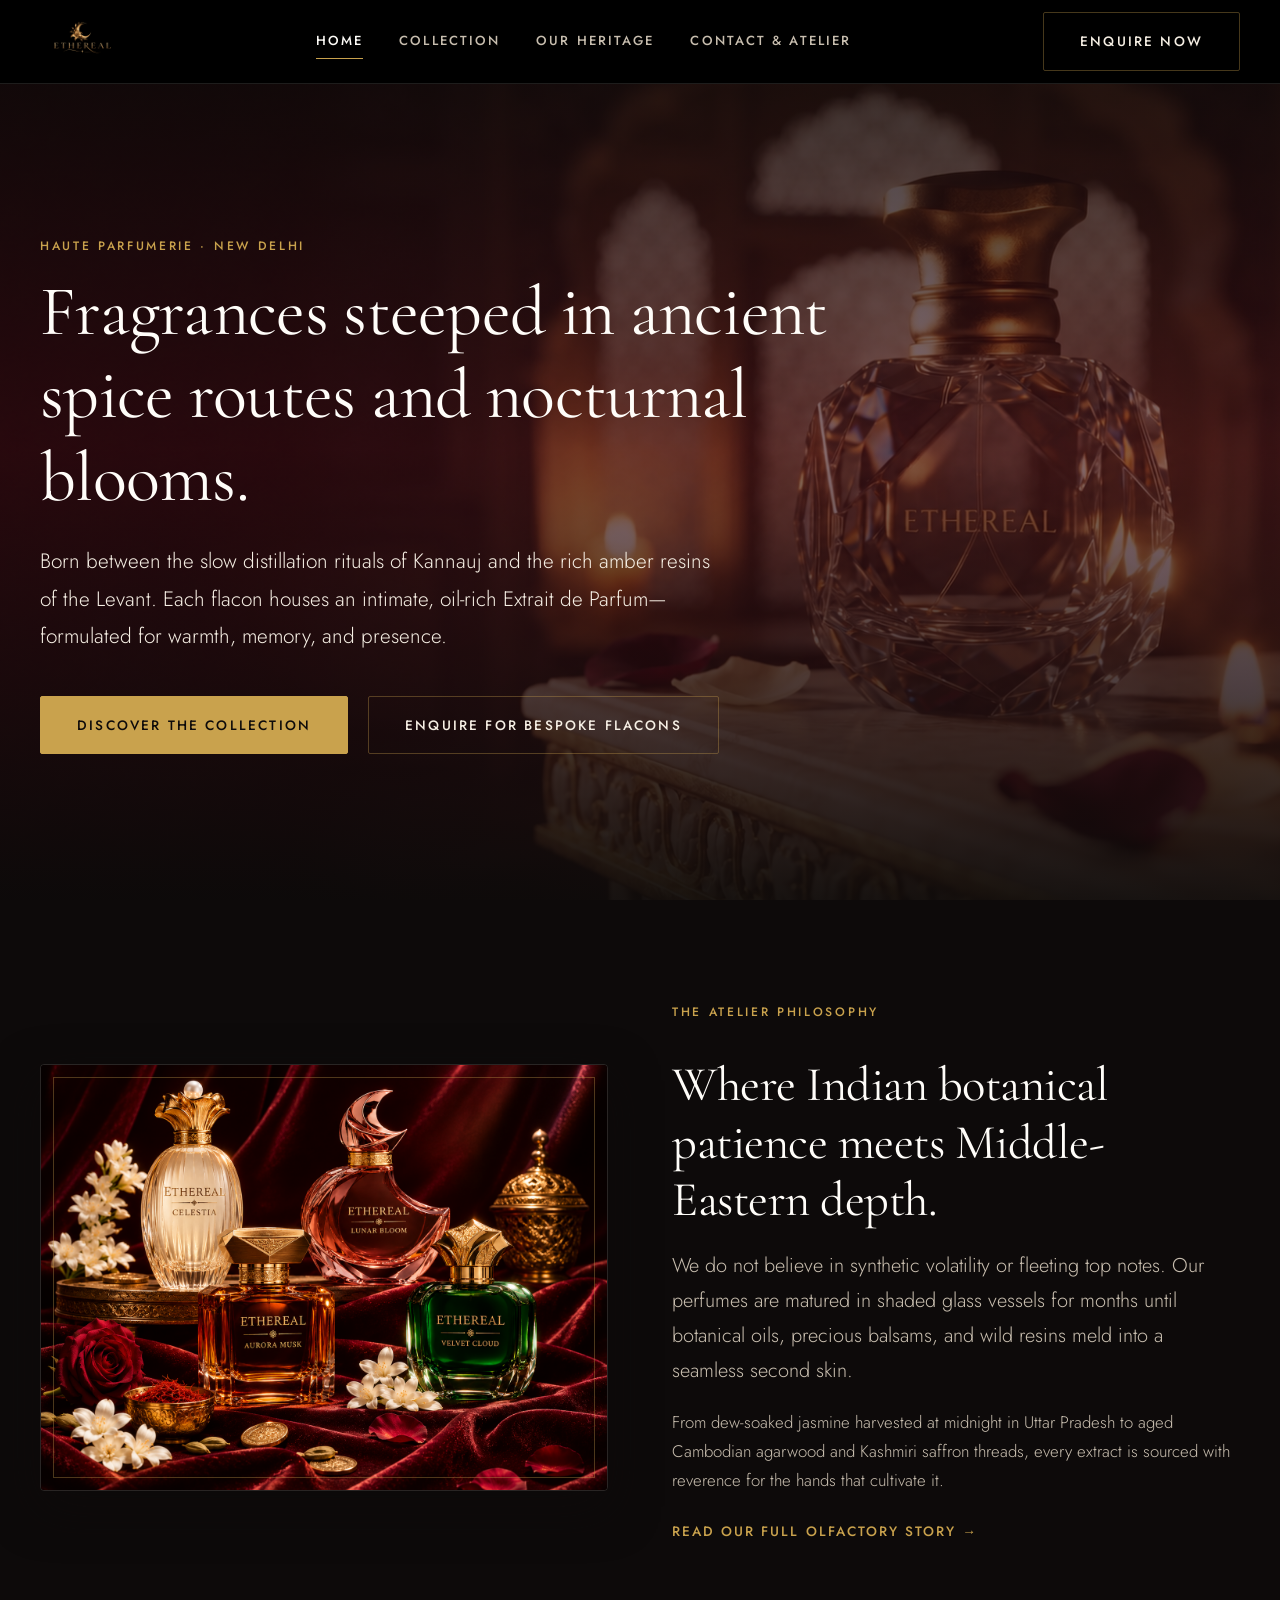
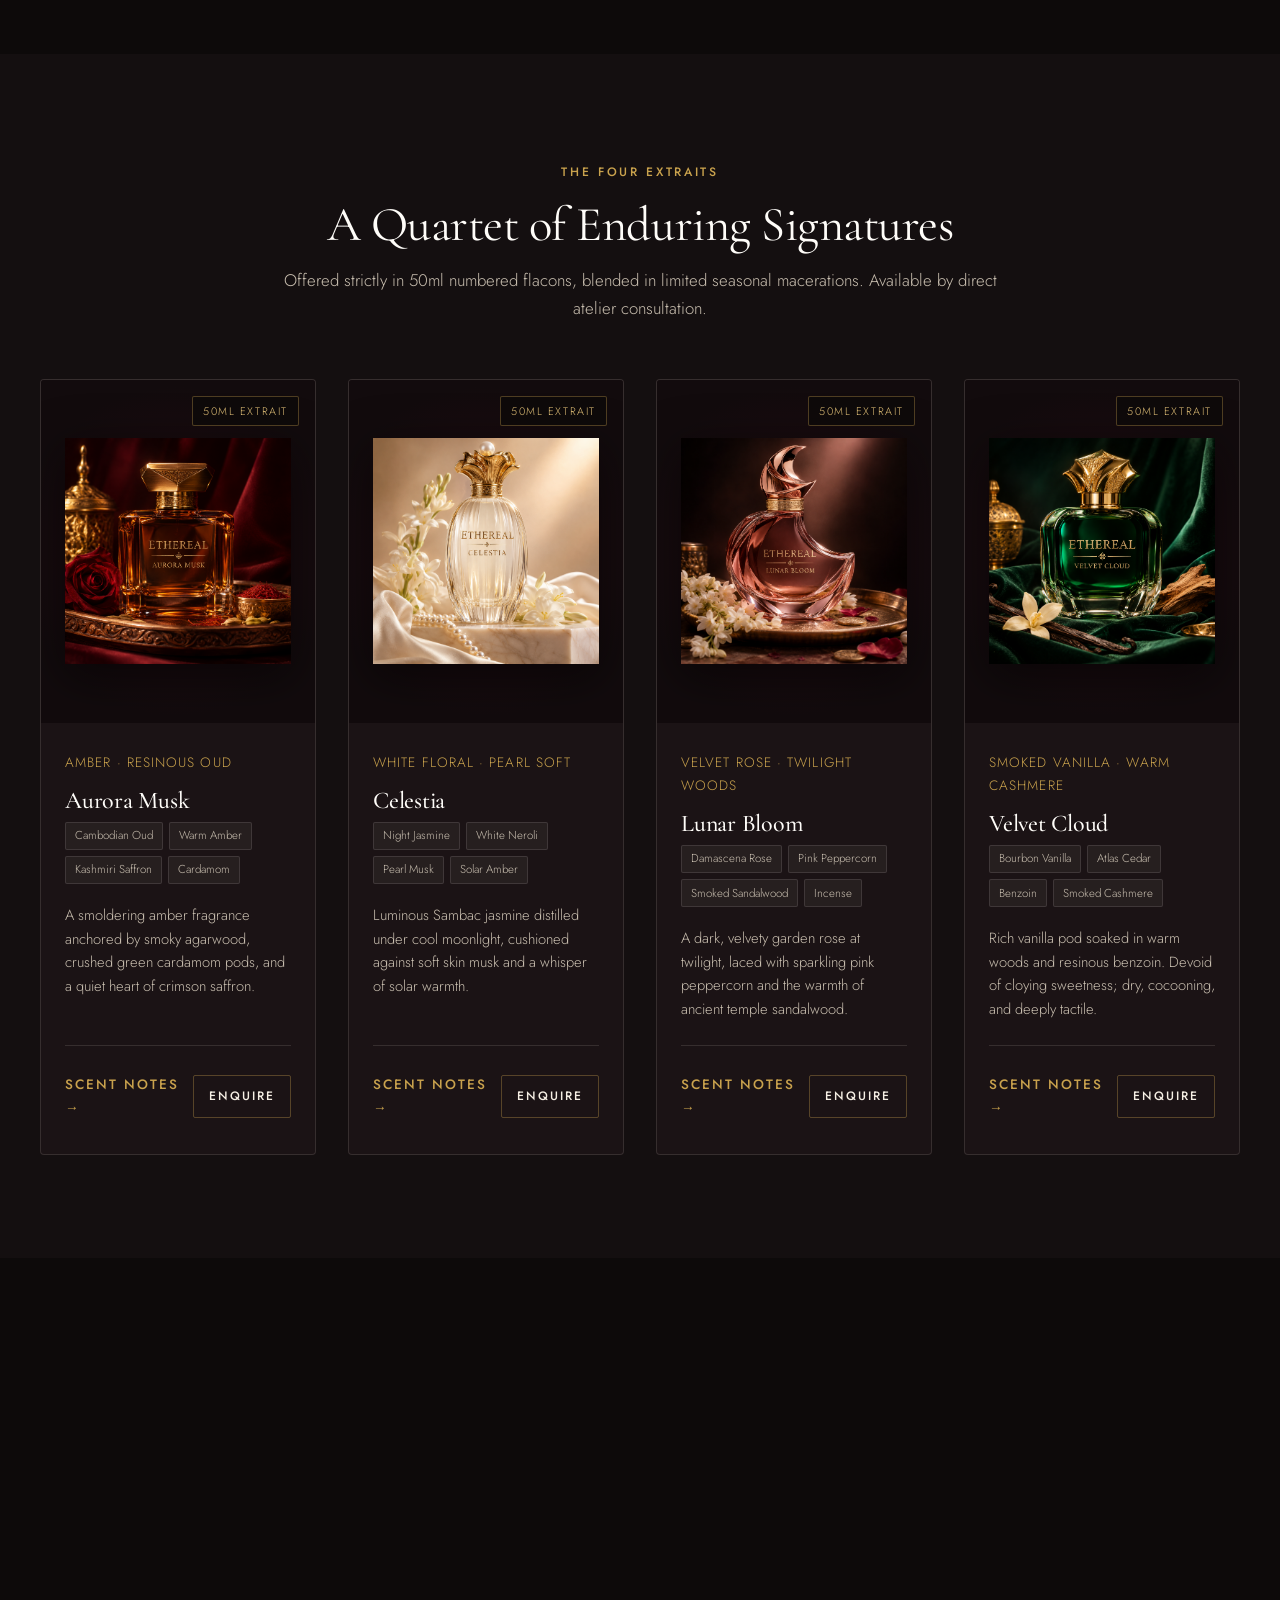
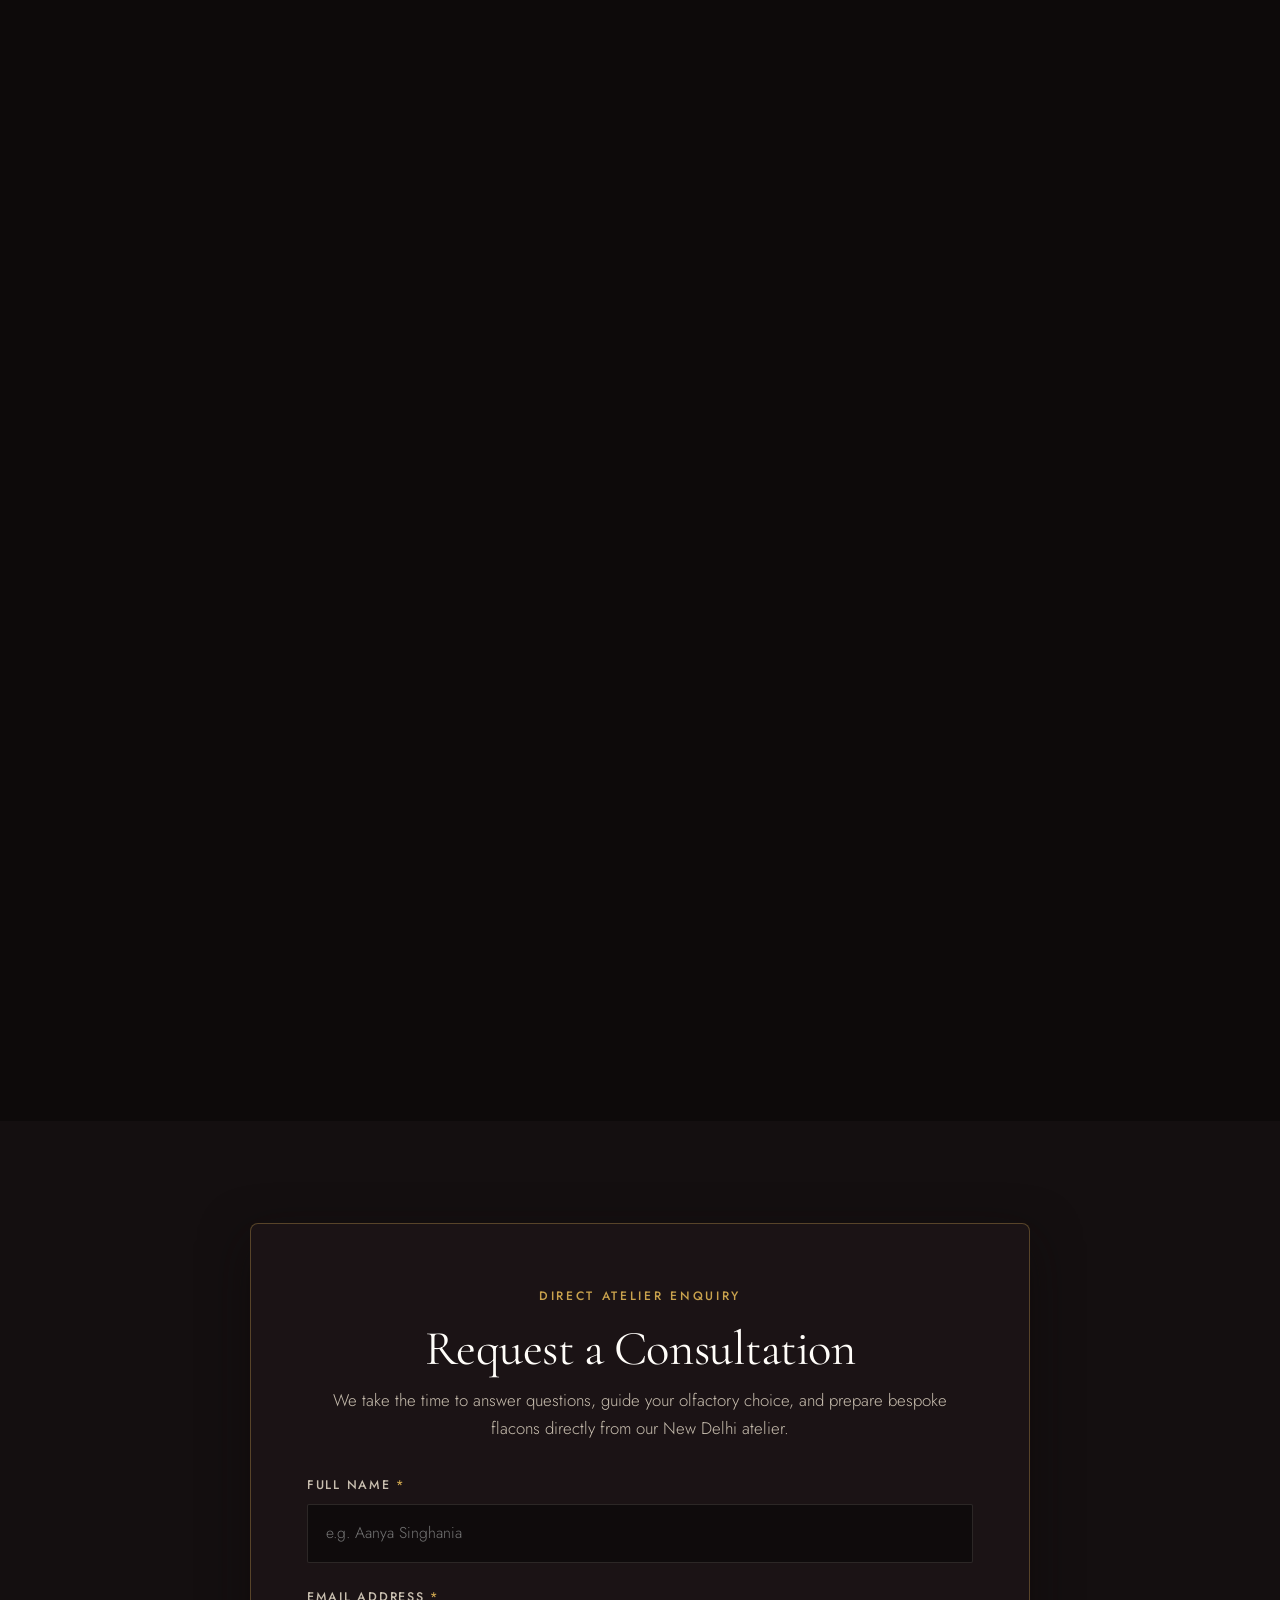
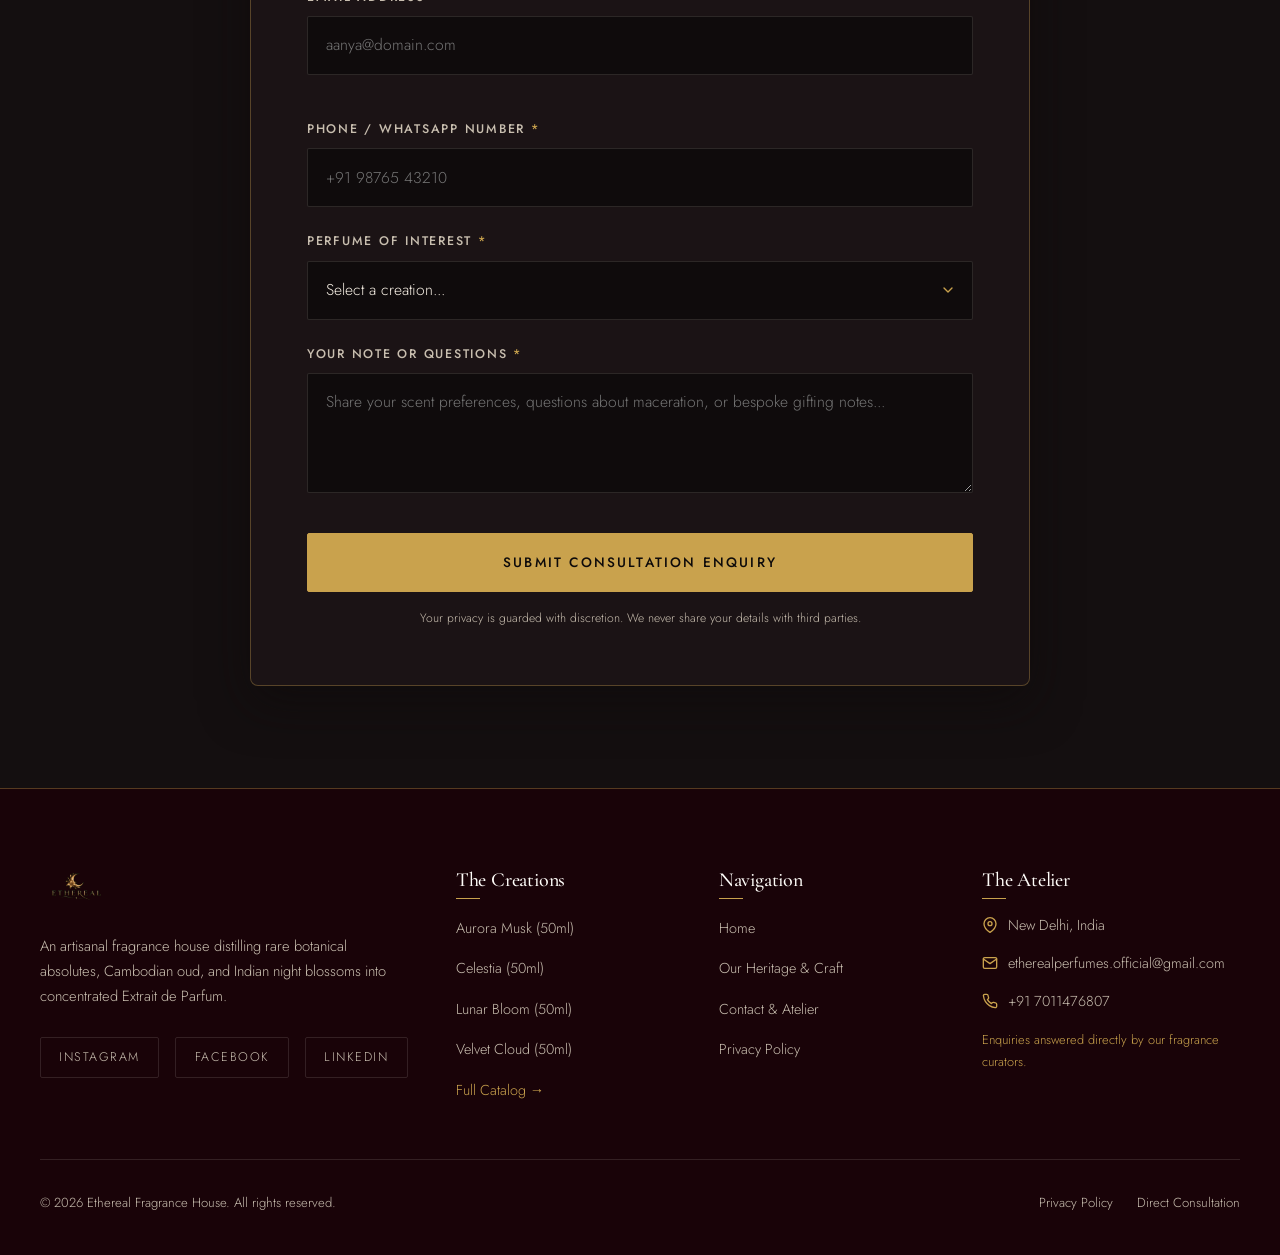
==== index.html @ 1e4ba0fc "Add files via upload" ====
<!DOCTYPE html>
<html lang="en">
<head>
  <meta charset="UTF-8">
  <meta name="viewport" content="width=device-width, initial-scale=1.0">
  <title>Ethereal | Luxury Indian & Middle-Eastern Haute Parfumerie</title>
  <meta name="description" content="Ethereal is an artisanal fragrance house crafting concentrated Extrait de Parfum inspired by ancient spice routes, rare oud, Kannauj jasmine, and night-blooming roses. Based in New Delhi.">
  <meta name="author" content="Ethereal Fragrance House">
  <link rel="canonical" href="https://YOURDOMAIN.com/">

  <!-- Open Graph / Facebook -->
  <meta property="og:type" content="website">
  <meta property="og:url" content="https://YOURDOMAIN.com/">
  <meta property="og:title" content="Ethereal | Luxury Indian & Middle-Eastern Haute Parfumerie">
  <meta property="og:description" content="Artisanal Extrait de Parfum steeped in ancient spice routes, rare Cambodian oud, Kannauj jasmine, and amber. Handcrafted in New Delhi.">
  <meta property="og:image" content="https://YOURDOMAIN.com/images/ethereal-luxury-perfume-hero.webp">
  <meta property="og:site_name" content="Ethereal">

  <!-- Twitter Card -->
  <meta name="twitter:card" content="summary_large_image">
  <meta name="twitter:url" content="https://YOURDOMAIN.com/">
  <meta name="twitter:title" content="Ethereal | Luxury Indian & Middle-Eastern Haute Parfumerie">
  <meta name="twitter:description" content="Artisanal Extrait de Parfum steeped in ancient spice routes, rare Cambodian oud, Kannauj jasmine, and amber.">
  <meta name="twitter:image" content="https://YOURDOMAIN.com/images/ethereal-luxury-perfume-hero.webp">

  <!-- Favicon -->
  <link rel="icon" type="image/svg+xml" href="/favicon.svg">

  <!-- Google Fonts Preconnect & Styles -->
  <link rel="preconnect" href="https://fonts.googleapis.com">
  <link rel="preconnect" href="https://fonts.gstatic.com" crossorigin>
  <link rel="preload" as="image" href="/images/ethereal-luxury-perfume-hero.webp" fetchpriority="high">
  <link href="https://fonts.googleapis.com/css2?family=Cormorant+Garamond:ital,wght@0,300;0,400;0,500;0,600;0,700;1,400;1,600&family=Jost:wght@300;400;500;600&display=swap" rel="stylesheet">

  <link rel="stylesheet" href="/styles.css">

  <!-- Schema.org Organization Structured Data -->
  <script type="application/ld+json">
  {
    "@context": "https://schema.org",
    "@type": "Organization",
    "name": "Ethereal Fragrance House",
    "url": "https://YOURDOMAIN.com/",
    "logo": "https://YOURDOMAIN.com/images/ethereal-logo-gold.png",
    "description": "Artisanal luxury Indian and Middle-Eastern fragrance house based in New Delhi.",
    "telephone": "+91-7011476807",
    "email": "etherealperfumes.official@gmail.com",
    "address": {
      "@type": "PostalAddress",
      "addressLocality": "New Delhi",
      "addressCountry": "IN"
    },
    "sameAs": [
      "https://instagram.com/#",
      "https://facebook.com/#",
      "https://linkedin.com/#"
    ]
  }
  </script>

  <!-- Google Analytics 4 (GA4) Placeholder:
  <script async src="https://www.googletagmanager.com/gtag/js?id=G-XXXXXXXXXX"></script>
  <script>
    window.dataLayer = window.dataLayer || [];
    function gtag(){dataLayer.push(arguments);}
    gtag('js', new Date());
    gtag('config', 'G-XXXXXXXXXX');
  </script>
  -->
</head>
<body>

  <!-- Site Header -->
  <header class="site-header" role="banner">
    <div class="container header-inner">
      <a href="/" class="brand-logo-wrap" aria-label="Ethereal Home">
        <img src="/images/ethereal-logo-gold.png" alt="Ethereal Luxury Fragrance House" class="brand-logo" width="160" height="44" decoding="async">
      </a>

      <!-- Desktop Navigation -->
      <nav class="nav-desktop" aria-label="Main Navigation">
        <a href="/" class="nav-link active">Home</a>
        <a href="/products/" class="nav-link">Collection</a>
        <a href="/about/" class="nav-link">Our Heritage</a>
        <a href="/contact/" class="nav-link">Contact & Atelier</a>
      </nav>

      <!-- Desktop Action CTA -->
      <a href="/contact/" class="btn btn-secondary header-cta-desktop">Enquire Now</a>

      <!-- Mobile Hamburger Button -->
      <button type="button" class="mobile-nav-toggle" aria-label="Toggle navigation menu" aria-expanded="false" aria-controls="mobile-drawer">
        <span class="hamburger-bar"></span>
        <span class="hamburger-bar"></span>
        <span class="hamburger-bar"></span>
      </button>
    </div>
  </header>

  <!-- Mobile Drawer Menu -->
  <div id="mobile-drawer" class="mobile-drawer" aria-hidden="true">
    <ul class="mobile-nav-list">
      <li><a href="/" class="mobile-nav-link active">Home</a></li>
      <li><a href="/products/" class="mobile-nav-link">Fragrance Collection</a></li>
      <li><a href="/about/" class="mobile-nav-link">Our Heritage & Craft</a></li>
      <li><a href="/contact/" class="mobile-nav-link">Private Consultation</a></li>
    </ul>

    <div class="mobile-drawer-footer">
      <p><strong class="text-gold">Atelier:</strong> New Delhi, India</p>
      <p><strong class="text-gold">Direct:</strong> <a href="tel:+917011476807">+91 7011476807</a></p>
      <p><strong class="text-gold">Email:</strong> <a href="mailto:etherealperfumes.official@gmail.com">etherealperfumes.official@gmail.com</a></p>
    </div>
  </div>

  <main id="main-content">
    
    <!-- Hero Section -->
    <section class="hero-fullscreen" aria-label="Ethereal Hero Introduction">
      <div class="hero-bg-media">
        <img src="/images/ethereal-luxury-perfume-hero.webp" alt="Ethereal artisanal flacon bathed in atmospheric golden twilight" width="1698" height="926" fetchpriority="high" decoding="async">
      </div>
      <div class="hero-gradient-overlay"></div>

      <div class="container">
        <div class="hero-content reveal-on-scroll">
          <span class="eyebrow">Haute Parfumerie · New Delhi</span>
          <h1 class="hero-title">Fragrances steeped in ancient spice routes and nocturnal blooms.</h1>
          <p class="hero-desc">
            Born between the slow distillation rituals of Kannauj and the rich amber resins of the Levant. Each flacon houses an intimate, oil-rich Extrait de Parfum—formulated for warmth, memory, and presence.
          </p>
          <div class="btn-group">
            <a href="/products/" class="btn btn-primary">Discover the Collection</a>
            <a href="#quick-consultation" class="btn btn-secondary">Enquire for Bespoke Flacons</a>
          </div>
        </div>
      </div>
    </section>

    <!-- Brand Philosophy / Editorial Split -->
    <section class="section" aria-labelledby="heritage-heading">
      <div class="container">
        <div class="split-editorial">
          <div class="editorial-media reveal-on-scroll">
            <img src="/images/ethereal-perfume-collection.jpg" alt="The four bespoke bottles of Ethereal arranged on dark marble" width="800" height="600" loading="lazy" decoding="async">
            <div class="editorial-media-accent"></div>
          </div>
          <div class="editorial-content reveal-on-scroll delay-1">
            <span class="eyebrow">The Atelier Philosophy</span>
            <h2 id="heritage-heading">Where Indian botanical patience meets Middle-Eastern depth.</h2>
            <p class="lead-text">
              We do not believe in synthetic volatility or fleeting top notes. Our perfumes are matured in shaded glass vessels for months until botanical oils, precious balsams, and wild resins meld into a seamless second skin.
            </p>
            <p class="text-ivory-muted">
              From dew-soaked jasmine harvested at midnight in Uttar Pradesh to aged Cambodian agarwood and Kashmiri saffron threads, every extract is sourced with reverence for the hands that cultivate it.
            </p>
            <div>
              <a href="/about/" class="btn-text">Read Our Full Olfactory Story &rarr;</a>
            </div>
          </div>
        </div>
      </div>
    </section>

    <!-- Collection Preview (All 4 Fragrances with Varied Layout) -->
    <section class="section" style="background-color: var(--color-black-surface);" aria-labelledby="collection-heading">
      <div class="container">
        <div style="text-align: center; max-width: 720px; margin: 0 auto 3.5rem;" class="reveal-on-scroll">
          <span class="eyebrow">The Four Extraits</span>
          <h2 id="collection-heading">A Quartet of Enduring Signatures</h2>
          <p class="text-ivory-muted" style="margin-top: 0.75rem;">
            Offered strictly in 50ml numbered flacons, blended in limited seasonal macerations. Available by direct atelier consultation.
          </p>
        </div>

        <div class="product-grid">
          
          <!-- Product 1: Aurora Musk -->
          <article class="product-card reveal-on-scroll">
            <div class="product-card-media">
              <span class="product-badge">50ml Extrait</span>
              <img src="/images/aurora-musk-amber-perfume-50ml.png" alt="Aurora Musk flacon with golden amber hues" width="400" height="500" loading="lazy" decoding="async">
            </div>
            <div class="product-card-body">
              <span class="product-subtitle">Amber · Resinous Oud</span>
              <h3 class="product-title">Aurora Musk</h3>
              <div class="product-notes-chips">
                <span class="note-chip">Cambodian Oud</span>
                <span class="note-chip">Warm Amber</span>
                <span class="note-chip">Kashmiri Saffron</span>
                <span class="note-chip">Cardamom</span>
              </div>
              <p class="product-desc-short">
                A smoldering amber fragrance anchored by smoky agarwood, crushed green cardamom pods, and a quiet heart of crimson saffron.
              </p>
              <div class="product-card-actions">
                <a href="/products/aurora-musk/" class="btn-text">Scent Notes &rarr;</a>
                <a href="/contact/?perfume=aurora-musk" class="btn btn-secondary" style="padding: 0.65rem 1.25rem; font-size: 0.76rem;">Enquire</a>
              </div>
            </div>
          </article>

          <!-- Product 2: Celestia -->
          <article class="product-card reveal-on-scroll delay-1">
            <div class="product-card-media">
              <span class="product-badge">50ml Extrait</span>
              <img src="/images/celestia-floral-perfume-50ml.png" alt="Celestia flacon with soft luminous glow" width="400" height="500" loading="lazy" decoding="async">
            </div>
            <div class="product-card-body">
              <span class="product-subtitle">White Floral · Pearl Soft</span>
              <h3 class="product-title">Celestia</h3>
              <div class="product-notes-chips">
                <span class="note-chip">Night Jasmine</span>
                <span class="note-chip">White Neroli</span>
                <span class="note-chip">Pearl Musk</span>
                <span class="note-chip">Solar Amber</span>
              </div>
              <p class="product-desc-short">
                Luminous Sambac jasmine distilled under cool moonlight, cushioned against soft skin musk and a whisper of solar warmth.
              </p>
              <div class="product-card-actions">
                <a href="/products/celestia/" class="btn-text">Scent Notes &rarr;</a>
                <a href="/contact/?perfume=celestia" class="btn btn-secondary" style="padding: 0.65rem 1.25rem; font-size: 0.76rem;">Enquire</a>
              </div>
            </div>
          </article>

          <!-- Product 3: Lunar Bloom -->
          <article class="product-card reveal-on-scroll delay-2">
            <div class="product-card-media">
              <span class="product-badge">50ml Extrait</span>
              <img src="/images/lunar-bloom-rose-perfume-50ml.png" alt="Lunar Bloom flacon with deep rose undertones" width="400" height="500" loading="lazy" decoding="async">
            </div>
            <div class="product-card-body">
              <span class="product-subtitle">Velvet Rose · Twilight Woods</span>
              <h3 class="product-title">Lunar Bloom</h3>
              <div class="product-notes-chips">
                <span class="note-chip">Damascena Rose</span>
                <span class="note-chip">Pink Peppercorn</span>
                <span class="note-chip">Smoked Sandalwood</span>
                <span class="note-chip">Incense</span>
              </div>
              <p class="product-desc-short">
                A dark, velvety garden rose at twilight, laced with sparkling pink peppercorn and the warmth of ancient temple sandalwood.
              </p>
              <div class="product-card-actions">
                <a href="/products/lunar-bloom/" class="btn-text">Scent Notes &rarr;</a>
                <a href="/contact/?perfume=lunar-bloom" class="btn btn-secondary" style="padding: 0.65rem 1.25rem; font-size: 0.76rem;">Enquire</a>
              </div>
            </div>
          </article>

          <!-- Product 4: Velvet Cloud -->
          <article class="product-card reveal-on-scroll delay-3">
            <div class="product-card-media">
              <span class="product-badge">50ml Extrait</span>
              <img src="/images/velvet-cloud-vanilla-perfume-50ml.png" alt="Velvet Cloud flacon with rich bourbon vanilla hue" width="400" height="500" loading="lazy" decoding="async">
            </div>
            <div class="product-card-body">
              <span class="product-subtitle">Smoked Vanilla · Warm Cashmere</span>
              <h3 class="product-title">Velvet Cloud</h3>
              <div class="product-notes-chips">
                <span class="note-chip">Bourbon Vanilla</span>
                <span class="note-chip">Atlas Cedar</span>
                <span class="note-chip">Benzoin</span>
                <span class="note-chip">Smoked Cashmere</span>
              </div>
              <p class="product-desc-short">
                Rich vanilla pod soaked in warm woods and resinous benzoin. Devoid of cloying sweetness; dry, cocooning, and deeply tactile.
              </p>
              <div class="product-card-actions">
                <a href="/products/velvet-cloud/" class="btn-text">Scent Notes &rarr;</a>
                <a href="/contact/?perfume=velvet-cloud" class="btn btn-secondary" style="padding: 0.65rem 1.25rem; font-size: 0.76rem;">Enquire</a>
              </div>
            </div>
          </article>

        </div>
      </div>
    </section>

    <!-- Raw Ingredients Section -->
    <section class="section" aria-labelledby="ingredients-heading">
      <div class="container">
        <div style="text-align: center; max-width: 680px; margin: 0 auto 3.5rem;" class="reveal-on-scroll">
          <span class="eyebrow">The Raw Botanicals</span>
          <h2 id="ingredients-heading">Sourced at Their Geographic Heart</h2>
          <p class="text-ivory-muted" style="margin-top: 0.75rem;">
            We travel to indigenous soil where soil chemistry, altitude, and centuries of artisan harvesting yield absolute purity.
          </p>
        </div>

        <div class="ingredients-grid">
          
          <!-- Ingredient 1: Oud & Sandalwood -->
          <div class="ingredient-card reveal-on-scroll">
            <img src="/images/oud-sandalwood-saffron-ingredients.webp" alt="Raw agarwood chips and Mysore sandalwood" width="400" height="500" loading="lazy" decoding="async">
            <div class="ingredient-card-overlay">
              <span class="ingredient-region">Cambodia & Mysore</span>
              <h3 class="ingredient-title">Wild Oud & Sandalwood</h3>
              <p class="ingredient-note">Aged agarwood chips slow-distilled in copper stills, yielding a balsamic, leathered depth.</p>
            </div>
          </div>

          <!-- Ingredient 2: Jasmine -->
          <div class="ingredient-card reveal-on-scroll delay-1">
            <img src="/images/jasmine-flowers-perfume-ingredient.webp" alt="Freshly picked white Sambac jasmine flowers" width="400" height="500" loading="lazy" decoding="async">
            <div class="ingredient-card-overlay">
              <span class="ingredient-region">Kannauj, Uttar Pradesh</span>
              <h3 class="ingredient-title">Sambac Jasmine</h3>
              <p class="ingredient-note">Plucked before daybreak to trap the intoxicating floral indole before sunlight evaporates the nectar.</p>
            </div>
          </div>

          <!-- Ingredient 3: Rose -->
          <div class="ingredient-card reveal-on-scroll delay-2">
            <img src="/images/rose-perfume-ingredient.webp" alt="Damascena rose petals gathered at sunrise" width="400" height="500" loading="lazy" decoding="async">
            <div class="ingredient-card-overlay">
              <span class="ingredient-region">Damascus Heritage</span>
              <h3 class="ingredient-title">Damascena Rose</h3>
              <p class="ingredient-note">Hydro-distilled in small batches for honeyed spice and crimson velvety petals.</p>
            </div>
          </div>

          <!-- Ingredient 4: Saffron & Cardamom -->
          <div class="ingredient-card reveal-on-scroll delay-3">
            <img src="/images/saffron-cardamom-perfume-ingredients.webp" alt="Vibrant Kashmiri saffron stigmas and green cardamom" width="400" height="500" loading="lazy" decoding="async">
            <div class="ingredient-card-overlay">
              <span class="ingredient-region">Pampore, Kashmir</span>
              <h3 class="ingredient-title">Mongra Saffron</h3>
              <p class="ingredient-note">Hand-separated red stigmas that bring a bitter-sweet metallic glow to our amber accords.</p>
            </div>
          </div>

        </div>
      </div>
    </section>

    <!-- Art of Gifting Section -->
    <section class="section" style="padding-top: 1rem;" aria-labelledby="gifting-heading">
      <div class="container">
        <div class="gifting-banner reveal-on-scroll">
          <div class="gifting-grid">
            <div class="gifting-content">
              <span class="eyebrow">Atelier Presentation</span>
              <h2 id="gifting-heading" style="margin-bottom: 1.25rem;">The Art of Bespoke Gifting</h2>
              <p class="lead-text" style="margin-bottom: 1.25rem;">
                Each Ethereal flacon arrives nestled in a rigid burgundy presentation casket lined with silk velvet, sealed by hand with molten wax and an engraved family monogram.
              </p>
              <p class="text-ivory-muted" style="margin-bottom: 2rem;">
                We include an olfactory parchment detailing the batch distillation date, nose notes, and a handwritten message for your recipient.
              </p>
              <div>
                <a href="/contact/?perfume=gift-set" class="btn btn-primary">Enquire for Bespoke Gifting</a>
              </div>
            </div>
            <div class="gifting-media">
              <img src="/images/ethereal-perfume-gift-box.jpg" alt="Ethereal luxury presentation box tied with rich ribbon" width="700" height="500" loading="lazy" decoding="async">
            </div>
          </div>
        </div>
      </div>
    </section>

    <!-- Quick Consultation Form Section -->
    <section id="quick-consultation" class="section" style="background-color: var(--color-black-surface);" aria-labelledby="form-heading">
      <div class="container container-narrow">
        <div class="form-wrapper reveal-on-scroll">
          <div class="form-header" style="text-align: center;">
            <span class="eyebrow">Direct Atelier Enquiry</span>
            <h2 id="form-heading">Request a Consultation</h2>
            <p class="text-ivory-muted" style="margin-top: 0.5rem;">
              We take the time to answer questions, guide your olfactory choice, and prepare bespoke flacons directly from our New Delhi atelier.
            </p>
          </div>

          <form data-ethereal-form id="home-enquiry-form" novalidate>
            <!-- Web3Forms Config -->
            <input type="hidden" name="access_key" value="dd38788d-08e6-4d7c-9d96-13631d5d9539">
            <!-- Honeypot spam check -->
            <input type="checkbox" name="botcheck" class="hidden-bot" tabindex="-1" autocomplete="off">

            <div class="form-feedback" role="alert"></div>

            <div class="form-group">
              <label for="home-name" class="form-label">Full Name <span class="req">*</span></label>
              <input type="text" id="home-name" name="name" class="form-control" placeholder="e.g. Aanya Singhania" required autocomplete="name">
            </div>

            <div style="display: grid; grid-template-columns: 1fr; gap: 1.25rem;">
              <div class="form-group">
                <label for="home-email" class="form-label">Email Address <span class="req">*</span></label>
                <input type="email" id="home-email" name="email" class="form-control" placeholder="aanya@domain.com" required autocomplete="email">
              </div>

              <div class="form-group">
                <label for="home-phone" class="form-label">Phone / WhatsApp Number <span class="req">*</span></label>
                <input type="tel" id="home-phone" name="phone" class="form-control" placeholder="+91 98765 43210" required autocomplete="tel">
              </div>
            </div>

            <div class="form-group">
              <label for="home-perfume" class="form-label">Perfume of Interest <span class="req">*</span></label>
              <select id="home-perfume" name="perfume" class="form-control" required>
                <option value="">Select a creation...</option>
                <option value="Aurora Musk (Amber, Oud, Saffron)">Aurora Musk — Amber, Oud, Saffron (50ml)</option>
                <option value="Celestia (White Floral, Jasmine)">Celestia — White Floral, Jasmine (50ml)</option>
                <option value="Lunar Bloom (Damascena Rose, Sandalwood)">Lunar Bloom — Rose, Sandalwood (50ml)</option>
                <option value="Velvet Cloud (Bourbon Vanilla, Cashmere)">Velvet Cloud — Smoked Vanilla, Cashmere (50ml)</option>
                <option value="Gift set / Not sure">Gift set / Not sure (Request Atelier Recommendation)</option>
              </select>
            </div>

            <div class="form-group">
              <label for="home-message" class="form-label">Your Note or Questions <span class="req">*</span></label>
              <textarea id="home-message" name="message" class="form-control" rows="3" placeholder="Share your scent preferences, questions about maceration, or bespoke gifting notes..." required></textarea>
            </div>

            <button type="submit" class="btn btn-primary" style="width: 100%; margin-top: 0.5rem;">Submit Consultation Enquiry</button>
            <p style="font-size: 0.76rem; color: var(--color-ivory-muted); text-align: center; margin-top: 1rem;">
              Your privacy is guarded with discretion. We never share your details with third parties.
            </p>
          </form>
        </div>
      </div>
    </section>

  </main>

  <!-- Global Footer -->
  <footer class="site-footer" role="contentinfo">
    <div class="container">
      <div class="footer-grid">
        
        <!-- Brand Summary -->
        <div class="footer-col-brand">
          <a href="/" aria-label="Ethereal Home">
            <img src="/images/ethereal-logo-gold.png" alt="Ethereal Luxury Perfume House" class="footer-logo" width="160" height="44" decoding="async">
          </a>
          <p class="text-ivory-muted" style="font-size: 0.92rem; line-height: 1.7;">
            An artisanal fragrance house distilling rare botanical absolutes, Cambodian oud, and Indian night blossoms into concentrated Extrait de Parfum.
          </p>
          <div class="social-links-row">
            <a href="#" class="social-pill" aria-label="Instagram">Instagram</a>
            <a href="#" class="social-pill" aria-label="Facebook">Facebook</a>
            <a href="#" class="social-pill" aria-label="LinkedIn">LinkedIn</a>
          </div>
        </div>

        <!-- Fragrance Catalog -->
        <div>
          <h4 class="footer-col-title">The Creations</h4>
          <ul class="footer-links-list">
            <li><a href="/products/aurora-musk/" class="footer-link">Aurora Musk (50ml)</a></li>
            <li><a href="/products/celestia/" class="footer-link">Celestia (50ml)</a></li>
            <li><a href="/products/lunar-bloom/" class="footer-link">Lunar Bloom (50ml)</a></li>
            <li><a href="/products/velvet-cloud/" class="footer-link">Velvet Cloud (50ml)</a></li>
            <li><a href="/products/" class="footer-link text-gold">Full Catalog &rarr;</a></li>
          </ul>
        </div>

        <!-- Navigation Links -->
        <div>
          <h4 class="footer-col-title">Navigation</h4>
          <ul class="footer-links-list">
            <li><a href="/" class="footer-link">Home</a></li>
            <li><a href="/about/" class="footer-link">Our Heritage & Craft</a></li>
            <li><a href="/contact/" class="footer-link">Contact & Atelier</a></li>
            <li><a href="/privacy-policy/" class="footer-link">Privacy Policy</a></li>
          </ul>
        </div>

        <!-- Atelier Contact Details -->
        <div>
          <h4 class="footer-col-title">The Atelier</h4>
          <div class="footer-contact-item">
            <svg viewBox="0 0 24 24" fill="none" stroke="currentColor" stroke-width="2" stroke-linecap="round" stroke-linejoin="round"><path d="M21 10c0 7-9 13-9 13s-9-6-9-13a9 9 0 0 1 18 0z"></path><circle cx="12" cy="10" r="3"></circle></svg>
            <span>New Delhi, India</span>
          </div>
          <div class="footer-contact-item">
            <svg viewBox="0 0 24 24" fill="none" stroke="currentColor" stroke-width="2" stroke-linecap="round" stroke-linejoin="round"><path d="M4 4h16c1.1 0 2 .9 2 2v12c0 1.1-.9 2-2 2H4c-1.1 0-2-.9-2-2V6c0-1.1.9-2 2-2z"></path><polyline points="22,6 12,13 2,6"></polyline></svg>
            <a href="mailto:etherealperfumes.official@gmail.com" class="footer-link">etherealperfumes.official@gmail.com</a>
          </div>
          <div class="footer-contact-item">
            <svg viewBox="0 0 24 24" fill="none" stroke="currentColor" stroke-width="2" stroke-linecap="round" stroke-linejoin="round"><path d="M22 16.92v3a2 2 0 0 1-2.18 2 19.79 19.79 0 0 1-8.63-3.07 19.5 19.5 0 0 1-6-6 19.79 19.79 0 0 1-3.07-8.67A2 2 0 0 1 4.11 2h3a2 2 0 0 1 2 1.72 12.84 12.84 0 0 0 .7 2.81 2 2 0 0 1-.45 2.11L8.09 9.91a16 16 0 0 0 6 6l1.27-1.27a2 2 0 0 1 2.11-.45 12.84 12.84 0 0 0 2.81.7A2 2 0 0 1 22 16.92z"></path></svg>
            <a href="tel:+917011476807" class="footer-link">+91 7011476807</a>
          </div>
          <p style="font-size: 0.8rem; color: var(--color-gold); margin-top: 1rem;">
            Enquiries answered directly by our fragrance curators.
          </p>
        </div>

      </div>

      <div class="footer-bottom">
        <p>&copy; 2026 Ethereal Fragrance House. All rights reserved.</p>
        <div class="footer-legal-links">
          <a href="/privacy-policy/">Privacy Policy</a>
          <a href="/contact/">Direct Consultation</a>
        </div>
      </div>
    </div>
  </footer>

  <!-- Script -->
  <script src="/script.js" defer></script>
</body>
</html>
---- styles.css ----
/* ==========================================================================
   ETHEREAL LUXURY PERFUME HOUSE - UNIFIED DESIGN SYSTEM
   Palette: Deep Burgundy (#4a0e1a), Near-Black (#0d0a0a), Gold (#c9a24d), Warm Ivory (#f6efe4)
   Fonts: Cormorant Garamond (Serif), Jost (Sans-serif)
   ========================================================================== */

:root {
  --color-burgundy: #4a0e1a;
  --color-burgundy-deep: #25050c;
  --color-burgundy-dark: #190308;
  --color-burgundy-light: #671727;
  --color-burgundy-glow: rgba(74, 14, 26, 0.45);
  
  --color-black: #0d0a0a;
  --color-black-surface: #140f10;
  --color-black-card: #1b1315;
  --color-black-elevated: #22181a;
  
  --color-gold: #c9a24d;
  --color-gold-light: #dfbe76;
  --color-gold-hover: #edd69a;
  --color-gold-dark: #9b7a30;
  --color-gold-muted: rgba(201, 162, 77, 0.22);
  --color-gold-border: rgba(201, 162, 77, 0.35);
  
  --color-ivory: #f6efe4;
  --color-ivory-light: #fffdf9;
  --color-ivory-muted: #c8beaf;
  --color-ivory-subtle: rgba(246, 239, 228, 0.6);
  --color-border-subtle: rgba(246, 239, 228, 0.12);
  
  --color-error: #e06d6d;
  --color-success: #78b889;

  --font-serif: 'Cormorant Garamond', Garamond, 'Times New Roman', serif;
  --font-sans: 'Jost', -apple-system, BlinkMacSystemFont, 'Segoe UI', Roboto, sans-serif;
  
  --ease-luxury: cubic-bezier(0.16, 1, 0.3, 1);
  --ease-smooth: cubic-bezier(0.4, 0, 0.2, 1);
  --transition-fast: 0.25s var(--ease-smooth);
  --transition-base: 0.3s var(--ease-luxury);
  --transition-slow: 0.45s var(--ease-luxury);
  
  --container-max: 1280px;
  --container-padding: clamp(1.5rem, 4vw, 2.5rem);
  --header-height: 84px;
  
  --radius-sm: 2px;
  --radius-md: 4px;
  --radius-lg: 8px;
  
  --shadow-subtle: 0 4px 20px rgba(0, 0, 0, 0.35);
  --shadow-luxury: 0 16px 48px rgba(13, 10, 10, 0.6);
  --shadow-gold: 0 0 30px rgba(201, 162, 77, 0.18);
}

/* Base Reset & Box Sizing */
*, *::before, *::after {
  box-sizing: border-box;
  margin: 0;
  padding: 0;
}

html {
  font-size: 16px;
  scroll-behavior: smooth;
  background-color: var(--color-black);
  color: var(--color-ivory);
  -webkit-font-smoothing: antialiased;
  -moz-osx-font-smoothing: grayscale;
}

body {
  font-family: var(--font-sans);
  font-weight: 300;
  font-size: 1.05rem;
  line-height: 1.7;
  color: var(--color-ivory);
  background-color: var(--color-black);
  overflow-x: hidden;
  position: relative;
  display: flex;
  flex-direction: column;
  min-height: 100vh;
}

main {
  flex: 1 0 auto;
}

img, picture, svg, video {
  display: block;
  max-width: 100%;
  height: auto;
}

a {
  color: inherit;
  text-decoration: none;
  transition: color var(--transition-fast);
}

button, input, textarea, select {
  font: inherit;
  color: inherit;
}

ul, ol {
  list-style: none;
}

/* Focus States */
:focus-visible {
  outline: 2px solid var(--color-gold);
  outline-offset: 4px;
}

/* ==========================================================================
   TYPOGRAPHY
   ========================================================================== */

h1, h2, h3, h4, h5, h6 {
  font-family: var(--font-serif);
  font-weight: 400;
  line-height: 1.18;
  color: var(--color-ivory-light);
  letter-spacing: -0.01em;
}

h1 {
  font-size: clamp(2.35rem, 5.5vw, 4.4rem);
  font-weight: 400;
}

h2 {
  font-size: clamp(1.85rem, 3.8vw, 3.1rem);
  font-weight: 400;
}

h3 {
  font-size: clamp(1.4rem, 2.4vw, 2rem);
  font-weight: 500;
}

h4 {
  font-size: 1.25rem;
  font-weight: 500;
}

.text-gold {
  color: var(--color-gold) !important;
}

.text-ivory-muted {
  color: var(--color-ivory-muted);
}

.text-italic {
  font-style: italic;
  font-family: var(--font-serif);
}

.eyebrow {
  display: inline-block;
  font-family: var(--font-sans);
  font-size: 0.76rem;
  font-weight: 500;
  text-transform: uppercase;
  letter-spacing: 0.22em;
  color: var(--color-gold);
  margin-bottom: 0.85rem;
}

.lead-text {
  font-size: clamp(1.1rem, 1.8vw, 1.25rem);
  line-height: 1.75;
  color: var(--color-ivory-muted);
  font-weight: 300;
}

/* Container */
.container {
  width: 100%;
  max-width: var(--container-max);
  margin-left: auto;
  margin-right: auto;
  padding-inline: 24px;
}

@media (min-width: 768px) {
  .container {
    padding-inline: 40px;
  }
}

.container-narrow {
  max-width: 860px;
}

.container-wide {
  max-width: 1380px;
}

/* Section Spacing */
.section {
  padding-top: clamp(4rem, 8vw, 7.5rem);
  padding-bottom: clamp(4rem, 8vw, 7.5rem);
  position: relative;
}

.section-hero {
  padding-top: calc(var(--header-height) + 2rem);
  padding-bottom: clamp(3.5rem, 6vw, 6rem);
}

/* ==========================================================================
   BUTTONS & LINKS
   ========================================================================== */

.btn {
  display: inline-flex;
  align-items: center;
  justify-content: center;
  gap: 0.65rem;
  font-family: var(--font-sans);
  font-size: 0.85rem;
  font-weight: 500;
  text-transform: uppercase;
  letter-spacing: 0.16em;
  padding: 1.05rem 2.25rem;
  border-radius: var(--radius-sm);
  cursor: pointer;
  transition: all var(--transition-base);
  position: relative;
  overflow: hidden;
  text-align: center;
}

.btn-primary {
  background-color: var(--color-gold);
  color: var(--color-black);
  border: 1px solid var(--color-gold);
}

.btn-primary:hover {
  background-color: var(--color-gold-hover);
  border-color: var(--color-gold-hover);
  color: var(--color-black);
  box-shadow: 0 6px 24px rgba(201, 162, 77, 0.35);
  transform: translateY(-2px);
}

.btn-secondary {
  background-color: transparent;
  color: var(--color-ivory);
  border: 1px solid var(--color-gold-border);
}

.btn-secondary:hover {
  border-color: var(--color-gold);
  color: var(--color-gold-light);
  background-color: rgba(201, 162, 77, 0.08);
  transform: translateY(-2px);
}

.btn-burgundy {
  background-color: var(--color-burgundy);
  color: var(--color-ivory-light);
  border: 1px solid rgba(201, 162, 77, 0.3);
}

.btn-burgundy:hover {
  background-color: var(--color-burgundy-light);
  border-color: var(--color-gold);
  transform: translateY(-2px);
  box-shadow: 0 8px 24px rgba(74, 14, 26, 0.5);
}

.btn-text {
  display: inline-flex;
  align-items: center;
  gap: 0.5rem;
  font-size: 0.85rem;
  font-weight: 500;
  text-transform: uppercase;
  letter-spacing: 0.15em;
  color: var(--color-gold);
  padding: 0.4rem 0;
  border-bottom: 1px solid transparent;
  transition: all var(--transition-fast);
}

.btn-text:hover {
  color: var(--color-gold-light);
  border-bottom-color: var(--color-gold-light);
  transform: translateX(3px);
}

.btn-group {
  display: flex;
  flex-wrap: wrap;
  gap: 1.25rem;
  align-items: center;
}

/* ==========================================================================
   HEADER & NAVIGATION
   ========================================================================== */

.site-header {
  position: fixed;
  top: 0;
  left: 0;
  width: 100%;
  height: var(--header-height);
  z-index: 1000;
  background-color: #000000;
  backdrop-filter: blur(8px);
  -webkit-backdrop-filter: blur(8px);
  border-bottom: 1px solid var(--color-border-subtle);
  transition: background-color var(--transition-base), height var(--transition-base), border-color var(--transition-base);
}

.site-header.is-scrolled {
  background-color: #000000;
  border-bottom-color: var(--color-gold-border);
  box-shadow: var(--shadow-subtle);
  height: 74px;
}

.header-inner {
  display: flex;
  align-items: center;
  justify-content: space-between;
  height: 100%;
}

.brand-logo-wrap {
  display: flex;
  align-items: center;
  gap: 0.75rem;
}

.brand-logo {
  height: 56px;
  width: auto;
  object-fit: contain;
  mix-blend-mode: lighten;
  transition: transform var(--transition-fast);
}

.brand-logo-wrap:hover .brand-logo {
  transform: scale(1.02);
}

.nav-desktop {
  display: none;
}

@media (min-width: 900px) {
  .nav-desktop {
    display: flex;
    align-items: center;
    gap: 2.25rem;
  }
}

.nav-link {
  font-size: 0.82rem;
  font-weight: 500;
  text-transform: uppercase;
  letter-spacing: 0.16em;
  color: var(--color-ivory-muted);
  position: relative;
  padding: 0.4rem 0;
  transition: color var(--transition-fast);
}

.nav-link::after {
  content: '';
  position: absolute;
  bottom: 0;
  left: 0;
  width: 0%;
  height: 1px;
  background-color: var(--color-gold);
  transition: width var(--transition-base);
}

.nav-link:hover,
.nav-link.active {
  color: var(--color-ivory-light);
}

.nav-link:hover::after,
.nav-link.active::after {
  width: 100%;
}

.header-cta-desktop {
  display: none;
}

@media (min-width: 900px) {
  .header-cta-desktop {
    display: inline-flex;
  }
}

/* Mobile Hamburger Toggle */
.mobile-nav-toggle {
  display: flex;
  flex-direction: column;
  justify-content: center;
  align-items: center;
  width: 44px;
  height: 44px;
  background: transparent;
  border: 1px solid var(--color-border-subtle);
  border-radius: var(--radius-sm);
  cursor: pointer;
  padding: 0;
  z-index: 1010;
  gap: 5px;
  transition: border-color var(--transition-fast);
}

.mobile-nav-toggle:hover {
  border-color: var(--color-gold);
}

.hamburger-bar {
  width: 20px;
  height: 1.5px;
  background-color: var(--color-ivory);
  transition: transform var(--transition-base), opacity var(--transition-base), background-color var(--transition-fast);
  transform-origin: center;
}

.mobile-nav-toggle[aria-expanded="true"] .hamburger-bar:nth-child(1) {
  transform: translateY(6.5px) rotate(45deg);
  background-color: var(--color-gold);
}

.mobile-nav-toggle[aria-expanded="true"] .hamburger-bar:nth-child(2) {
  opacity: 0;
}

.mobile-nav-toggle[aria-expanded="true"] .hamburger-bar:nth-child(3) {
  transform: translateY(-6.5px) rotate(-45deg);
  background-color: var(--color-gold);
}

@media (min-width: 900px) {
  .mobile-nav-toggle {
    display: none;
  }
}

/* Mobile Drawer Overlay */
.mobile-drawer {
  position: fixed;
  top: 0;
  left: 0;
  width: 100%;
  height: 100vh;
  background-color: rgba(13, 10, 10, 0.98);
  backdrop-filter: blur(12px);
  -webkit-backdrop-filter: blur(12px);
  z-index: 1005;
  display: flex;
  flex-direction: column;
  justify-content: center;
  padding: 6rem 2rem 3rem;
  opacity: 0;
  visibility: hidden;
  pointer-events: none;
  transition: opacity var(--transition-base), visibility var(--transition-base);
}

.mobile-drawer.is-open {
  opacity: 1;
  visibility: visible;
  pointer-events: auto;
}

.mobile-nav-list {
  display: flex;
  flex-direction: column;
  gap: 1.5rem;
  margin-bottom: 2.5rem;
}

.mobile-nav-link {
  font-family: var(--font-serif);
  font-size: 1.9rem;
  color: var(--color-ivory);
  display: inline-block;
  transition: color var(--transition-fast), transform var(--transition-fast);
}

.mobile-nav-link:hover,
.mobile-nav-link.active {
  color: var(--color-gold);
  transform: translateX(8px);
}

.mobile-drawer-footer {
  border-top: 1px solid var(--color-border-subtle);
  padding-top: 1.75rem;
  display: flex;
  flex-direction: column;
  gap: 0.75rem;
  font-size: 0.9rem;
  color: var(--color-ivory-muted);
}

.mobile-drawer-footer a {
  color: var(--color-ivory);
}

.mobile-drawer-footer a:hover {
  color: var(--color-gold);
}

/* ==========================================================================
   HERO BANNER COMPONENT
   ========================================================================== */

.hero-fullscreen {
  position: relative;
  min-height: 100vh;
  display: flex;
  align-items: center;
  overflow: hidden;
  background-color: var(--color-black);
  background-size: cover;
  background-position: center;
  /* Push the flex content down so it clears the fixed header and sits vertically centered */
  padding-top: calc(var(--header-height) + 70px);
  padding-bottom: 70px;
}

.hero-bg-media {
  position: absolute;
  inset: 0;
  z-index: 1;
  overflow: hidden;
}

.hero-bg-media img {
  width: 100%;
  height: 100%;
  object-fit: cover;
  object-position: center center;
  filter: brightness(0.72) saturate(1.1);
  /* Override the global img { height: auto } rule */
  max-width: none;
}

.hero-fullscreen:hover .hero-bg-media img {
  transform: scale(1.0);
}

.hero-gradient-overlay {
  position: absolute;
  inset: 0;
  z-index: 2;
  background: linear-gradient(
    180deg,
    rgba(13, 10, 10, 0.75) 0%,
    rgba(74, 14, 26, 0.45) 50%,
    rgba(13, 10, 10, 0.92) 100%
  );
}

.hero-content {
  position: relative;
  z-index: 3;
  max-width: 820px;
  width: 100%;
}

.hero-title {
  margin-bottom: 1.5rem;
  color: var(--color-ivory-light);
}

.hero-desc {
  font-size: clamp(1.1rem, 1.8vw, 1.3rem);
  line-height: 1.8;
  color: var(--color-ivory);
  margin-bottom: 2.5rem;
  max-width: 680px;
}

/* Page Header Banner (for subpages) */
.page-header {
  position: relative;
  background: linear-gradient(135deg, var(--color-burgundy-deep) 0%, var(--color-black) 70%);
  border-bottom: 1px solid var(--color-gold-border);
  padding-top: calc(var(--header-height) + 3.5rem);
  padding-bottom: clamp(3rem, 6vw, 5rem);
  text-align: center;
  overflow: hidden;
}

.page-header::before {
  content: '';
  position: absolute;
  top: -50%;
  left: 50%;
  transform: translateX(-50%);
  width: 600px;
  height: 600px;
  background: radial-gradient(circle, var(--color-burgundy-glow) 0%, transparent 70%);
  pointer-events: none;
  z-index: 1;
}

.page-header .container {
  position: relative;
  z-index: 2;
}

.page-header-title {
  margin-bottom: 1rem;
}

.page-header-subtitle {
  max-width: 640px;
  margin: 0 auto;
  color: var(--color-ivory-muted);
}

/* ==========================================================================
   FEATURED EDITORIAL SECTIONS & GRIDS
   ========================================================================== */

/* Split Story Grid */
.split-editorial {
  display: grid;
  grid-template-columns: 1fr;
  gap: clamp(2rem, 5vw, 4.5rem);
  align-items: center;
}

@media (min-width: 860px) {
  .split-editorial {
    grid-template-columns: 1fr 1fr;
  }
  
  .split-editorial.reverse {
    direction: rtl;
  }
  
  .split-editorial.reverse > * {
    direction: ltr;
  }
}

.editorial-media {
  position: relative;
  border-radius: var(--radius-md);
  overflow: hidden;
  box-shadow: var(--shadow-luxury);
  border: 1px solid var(--color-border-subtle);
}

.editorial-media img {
  width: 100%;
  height: 100%;
  object-fit: cover;
  transition: transform 0.4s var(--ease-luxury);
}

.editorial-media:hover img {
  transform: scale(1.03);
}

.editorial-media-accent {
  position: absolute;
  inset: 0;
  border: 1px solid var(--color-gold-border);
  margin: 12px;
  pointer-events: none;
  transition: border-color var(--transition-fast);
}

.editorial-media:hover .editorial-media-accent {
  border-color: var(--color-gold);
}

.editorial-content {
  display: flex;
  flex-direction: column;
  gap: 1.25rem;
}

/* Product Cards Grid */
.product-grid {
  display: grid;
  grid-template-columns: 1fr;
  gap: 2rem;
}

@media (min-width: 640px) {
  .product-grid {
    grid-template-columns: repeat(2, 1fr);
  }
}

@media (min-width: 1080px) {
  .product-grid {
    grid-template-columns: repeat(4, 1fr);
  }
}

.product-card {
  background-color: var(--color-black-card);
  border: 1px solid var(--color-border-subtle);
  border-radius: var(--radius-md);
  display: flex;
  flex-direction: column;
  overflow: hidden;
  position: relative;
  transition: transform var(--transition-base), border-color var(--transition-base), box-shadow var(--transition-base);
}

.product-card:hover {
  transform: translateY(-6px);
  border-color: var(--color-gold-border);
  box-shadow: var(--shadow-luxury);
}

.product-card-media {
  position: relative;
  aspect-ratio: 4 / 5;
  background: radial-gradient(circle at center, #240b12 0%, #120b0d 75%);
  padding: 1.5rem;
  display: flex;
  align-items: center;
  justify-content: center;
  overflow: hidden;
}

.product-card-media img {
  width: 100%;
  height: 100%;
  object-fit: contain;
  transition: transform var(--transition-base);
  filter: drop-shadow(0 12px 24px rgba(0, 0, 0, 0.6));
}

.product-card:hover .product-card-media img {
  transform: scale(1.06);
}

.product-badge {
  position: absolute;
  top: 1rem;
  right: 1rem;
  background-color: rgba(13, 10, 10, 0.85);
  border: 1px solid var(--color-gold-border);
  color: var(--color-gold-light);
  font-size: 0.68rem;
  letter-spacing: 0.14em;
  text-transform: uppercase;
  padding: 0.3rem 0.65rem;
  border-radius: var(--radius-sm);
  z-index: 2;
}

.product-card-body {
  padding: 1.75rem 1.5rem;
  display: flex;
  flex-direction: column;
  flex-grow: 1;
}

.product-title {
  font-size: 1.5rem;
  margin-bottom: 0.4rem;
  color: var(--color-ivory-light);
}

.product-subtitle {
  font-size: 0.85rem;
  color: var(--color-gold);
  letter-spacing: 0.08em;
  margin-bottom: 0.85rem;
  text-transform: uppercase;
}

.product-notes-chips {
  display: flex;
  flex-wrap: wrap;
  gap: 0.4rem;
  margin-bottom: 1.25rem;
}

.note-chip {
  font-size: 0.72rem;
  padding: 0.2rem 0.55rem;
  background-color: rgba(246, 239, 228, 0.05);
  border: 1px solid var(--color-border-subtle);
  border-radius: var(--radius-sm);
  color: var(--color-ivory-muted);
}

.product-desc-short {
  font-size: 0.92rem;
  color: var(--color-ivory-muted);
  line-height: 1.6;
  margin-bottom: 1.5rem;
  flex-grow: 1;
}

.product-card-actions {
  display: flex;
  align-items: center;
  justify-content: space-between;
  gap: 0.75rem;
  margin-top: auto;
  border-top: 1px solid var(--color-border-subtle);
  padding-top: 1.25rem;
}

/* ==========================================================================
   INGREDIENTS HIGHLIGHT SECTION
   ========================================================================== */

.ingredients-grid {
  display: grid;
  grid-template-columns: 1fr;
  gap: 1.5rem;
}

@media (min-width: 600px) {
  .ingredients-grid {
    grid-template-columns: repeat(2, 1fr);
  }
}

@media (min-width: 1024px) {
  .ingredients-grid {
    grid-template-columns: repeat(4, 1fr);
  }
}

.ingredient-card {
  position: relative;
  border-radius: var(--radius-md);
  overflow: hidden;
  aspect-ratio: 3 / 4;
  border: 1px solid var(--color-border-subtle);
}

.ingredient-card img {
  width: 100%;
  height: 100%;
  object-fit: cover;
  transition: transform var(--transition-slow);
  filter: brightness(0.65) saturate(1.1);
}

.ingredient-card:hover img {
  transform: scale(1.05);
}

.ingredient-card-overlay {
  position: absolute;
  inset: 0;
  display: flex;
  flex-direction: column;
  justify-content: flex-end;
  padding: 1.75rem;
  background: linear-gradient(180deg, transparent 30%, rgba(13, 10, 10, 0.95) 100%);
}

.ingredient-title {
  font-size: 1.45rem;
  color: var(--color-ivory-light);
  margin-bottom: 0.35rem;
}

.ingredient-region {
  font-size: 0.75rem;
  letter-spacing: 0.16em;
  text-transform: uppercase;
  color: var(--color-gold);
  margin-bottom: 0.5rem;
}

.ingredient-note {
  font-size: 0.86rem;
  color: var(--color-ivory-muted);
  line-height: 1.5;
}

/* ==========================================================================
   GIFTING & ATELIER SHOWCASE
   ========================================================================== */

.gifting-banner {
  background: linear-gradient(135deg, var(--color-burgundy-dark) 0%, var(--color-black-surface) 100%);
  border: 1px solid var(--color-gold-border);
  border-radius: var(--radius-lg);
  overflow: hidden;
}

.gifting-grid {
  display: grid;
  grid-template-columns: 1fr;
}

@media (min-width: 900px) {
  .gifting-grid {
    grid-template-columns: 1.1fr 0.9fr;
  }
}

.gifting-content {
  padding: clamp(2rem, 5vw, 4rem);
  display: flex;
  flex-direction: column;
  justify-content: center;
}

.gifting-media {
  position: relative;
  min-height: 320px;
}

.gifting-media img {
  width: 100%;
  height: 100%;
  object-fit: cover;
}

/* ==========================================================================
   PRODUCT DETAIL PAGE SPECIFICS
   ========================================================================== */

.product-detail-layout {
  display: grid;
  grid-template-columns: 1fr;
  gap: clamp(2.5rem, 5vw, 4.5rem);
  align-items: start;
}

@media (min-width: 960px) {
  .product-detail-layout {
    grid-template-columns: 1.05fr 1fr;
  }
}

.product-gallery-sticky {
  position: relative;
}

@media (min-width: 960px) {
  .product-gallery-sticky {
    position: sticky;
    top: calc(var(--header-height) + 2rem);
  }
}

.product-hero-stage {
  position: relative;
  background: radial-gradient(circle at 50% 45%, #2a0b14 0%, #11090c 70%, #0d0a0a 100%);
  border: 1px solid var(--color-gold-border);
  border-radius: var(--radius-lg);
  padding: clamp(2rem, 5vw, 4rem);
  aspect-ratio: 4 / 5;
  display: flex;
  align-items: center;
  justify-content: center;
  overflow: hidden;
}

.product-hero-stage::before {
  content: '';
  position: absolute;
  width: 300px;
  height: 300px;
  background: radial-gradient(circle, rgba(201, 162, 77, 0.15) 0%, transparent 70%);
  pointer-events: none;
}

.product-hero-stage img {
  max-height: 90%;
  width: auto;
  object-fit: contain;
  filter: drop-shadow(0 20px 40px rgba(0, 0, 0, 0.7));
  transition: transform var(--transition-slow);
}

.product-hero-stage:hover img {
  transform: scale(1.04);
}

.product-info-panel {
  display: flex;
  flex-direction: column;
  gap: 1.75rem;
}

.product-meta-header {
  border-bottom: 1px solid var(--color-border-subtle);
  padding-bottom: 1.5rem;
}

.product-detail-size {
  display: inline-block;
  font-size: 0.8rem;
  letter-spacing: 0.15em;
  text-transform: uppercase;
  color: var(--color-gold);
  margin-top: 0.5rem;
}

/* Olfactory Pyramid Component */
.olfactory-pyramid {
  background-color: var(--color-black-card);
  border: 1px solid var(--color-gold-border);
  border-radius: var(--radius-md);
  padding: 1.75rem;
  margin: 1rem 0;
}

.pyramid-level {
  display: flex;
  flex-direction: column;
  gap: 0.35rem;
  padding: 1rem 0;
  border-bottom: 1px solid var(--color-border-subtle);
}

.pyramid-level:last-child {
  border-bottom: none;
  padding-bottom: 0;
}

.pyramid-level:first-child {
  padding-top: 0;
}

.pyramid-label {
  font-size: 0.74rem;
  text-transform: uppercase;
  letter-spacing: 0.18em;
  color: var(--color-gold);
  font-weight: 500;
}

.pyramid-notes {
  font-family: var(--font-serif);
  font-size: 1.25rem;
  color: var(--color-ivory-light);
}

/* Scent Spec Attributes */
.scent-specs-grid {
  display: grid;
  grid-template-columns: repeat(2, 1fr);
  gap: 1.25rem;
  padding: 1.25rem 0;
  border-top: 1px solid var(--color-border-subtle);
  border-bottom: 1px solid var(--color-border-subtle);
}

.spec-item {
  display: flex;
  flex-direction: column;
  gap: 0.25rem;
}

.spec-key {
  font-size: 0.72rem;
  text-transform: uppercase;
  letter-spacing: 0.16em;
  color: var(--color-ivory-muted);
}

.spec-val {
  font-size: 0.95rem;
  color: var(--color-ivory-light);
  font-weight: 400;
}

/* Product Recommendation Carousel / Grid */
.recommendations-section {
  border-top: 1px solid var(--color-border-subtle);
  margin-top: clamp(4rem, 8vw, 6rem);
  padding-top: clamp(3rem, 6vw, 5rem);
}

/* ==========================================================================
   FORMS & ENQUIRY CONSULTATION
   ========================================================================== */

.form-wrapper {
  background-color: var(--color-black-card);
  border: 1px solid var(--color-gold-border);
  border-radius: var(--radius-lg);
  padding: clamp(1.75rem, 5vw, 3.5rem);
  box-shadow: var(--shadow-luxury);
  position: relative;
}

.form-header {
  margin-bottom: 2rem;
}

.form-group {
  margin-bottom: 1.5rem;
  position: relative;
}

.form-label {
  display: block;
  font-size: 0.78rem;
  font-weight: 500;
  text-transform: uppercase;
  letter-spacing: 0.14em;
  color: var(--color-ivory-muted);
  margin-bottom: 0.5rem;
}

.form-label span.req {
  color: var(--color-gold);
}

.form-control {
  width: 100%;
  background-color: rgba(13, 10, 10, 0.75);
  border: 1px solid var(--color-border-subtle);
  border-radius: var(--radius-sm);
  padding: 0.95rem 1.15rem;
  color: var(--color-ivory);
  font-size: 0.98rem;
  transition: border-color var(--transition-fast), background-color var(--transition-fast);
}

.form-control:focus {
  outline: none;
  border-color: var(--color-gold);
  background-color: rgba(20, 15, 16, 0.95);
  box-shadow: 0 0 12px rgba(201, 162, 77, 0.15);
}

select.form-control {
  appearance: none;
  background-image: url("data:image/svg+xml,%3Csvg xmlns='http://www.w3.org/2000/svg' width='16' height='16' viewBox='0 0 24 24' fill='none' stroke='%23c9a24d' stroke-width='2' stroke-linecap='round' stroke-linejoin='round'%3E%3Cpolyline points='6 9 12 15 18 9'%3E%3C/polyline%3E%3C/svg%3E");
  background-repeat: no-repeat;
  background-position: right 1rem center;
  background-size: 16px;
  cursor: pointer;
  padding-right: 2.5rem;
}

select.form-control option {
  background-color: #140f10;
  color: #f6efe4;
  padding: 10px;
}

textarea.form-control {
  min-height: 120px;
  resize: vertical;
}

.form-error {
  display: block;
  font-size: 0.78rem;
  color: var(--color-error);
  margin-top: 0.35rem;
  min-height: 1.1rem;
}

.form-feedback {
  padding: 1rem;
  border-radius: var(--radius-sm);
  margin-bottom: 1.5rem;
  font-size: 0.9rem;
  display: none;
}

.form-feedback.is-error {
  display: block;
  background-color: rgba(224, 109, 109, 0.15);
  border: 1px solid var(--color-error);
  color: #ff9d9d;
}

.form-feedback.is-success {
  display: block;
  background-color: rgba(120, 184, 137, 0.15);
  border: 1px solid var(--color-success);
  color: #b5e6c1;
}

.form-feedback.is-info {
  display: block;
  background-color: rgba(201, 162, 77, 0.15);
  border: 1px solid var(--color-gold);
  color: var(--color-gold-light);
}

/* Honeypot field - invisible to genuine users */
.hidden-bot {
  display: none !important;
  visibility: hidden !important;
  position: absolute !important;
  left: -9999px !important;
}

/* ==========================================================================
   CONTACT DETAILS & ATELIER INFO
   ========================================================================== */

.contact-layout {
  display: grid;
  grid-template-columns: 1fr;
  gap: clamp(2.5rem, 5vw, 4.5rem);
}

@media (min-width: 900px) {
  .contact-layout {
    grid-template-columns: 1fr 1.15fr;
  }
}

.contact-info-card {
  display: flex;
  flex-direction: column;
  gap: 2rem;
}

.contact-method-item {
  display: flex;
  gap: 1.25rem;
  align-items: flex-start;
}

.contact-icon-box {
  width: 48px;
  height: 48px;
  border-radius: var(--radius-sm);
  background-color: rgba(74, 14, 26, 0.35);
  border: 1px solid var(--color-gold-border);
  display: flex;
  align-items: center;
  justify-content: center;
  color: var(--color-gold);
  flex-shrink: 0;
}

.contact-icon-box svg {
  width: 20px;
  height: 20px;
}

.contact-item-title {
  font-size: 0.78rem;
  text-transform: uppercase;
  letter-spacing: 0.16em;
  color: var(--color-gold);
  margin-bottom: 0.3rem;
}

.contact-item-val {
  font-size: 1.05rem;
  color: var(--color-ivory-light);
}

.social-links-row {
  display: flex;
  gap: 1rem;
  margin-top: 0.5rem;
}

.social-pill {
  display: inline-flex;
  align-items: center;
  justify-content: center;
  padding: 0.55rem 1.15rem;
  border: 1px solid var(--color-border-subtle);
  border-radius: var(--radius-sm);
  font-size: 0.78rem;
  letter-spacing: 0.12em;
  text-transform: uppercase;
  color: var(--color-ivory-muted);
  transition: all var(--transition-fast);
}

.social-pill:hover {
  border-color: var(--color-gold);
  color: var(--color-gold-light);
  background-color: rgba(201, 162, 77, 0.08);
}

/* ==========================================================================
   FOOTER
   ========================================================================== */

.site-footer {
  background-color: var(--color-burgundy-dark);
  border-top: 1px solid var(--color-gold-border);
  padding-top: clamp(4rem, 6vw, 5.5rem);
  padding-bottom: 2.5rem;
  margin-top: auto;
}

.footer-grid {
  display: grid;
  grid-template-columns: 1fr;
  gap: 3rem;
  margin-bottom: 3.5rem;
}

@media (min-width: 640px) {
  .footer-grid {
    grid-template-columns: repeat(2, 1fr);
  }
}

@media (min-width: 1024px) {
  .footer-grid {
    grid-template-columns: 1.6fr 1fr 1fr 1.2fr;
  }
}

.footer-col-brand {
  display: flex;
  flex-direction: column;
  gap: 1.25rem;
}

.footer-logo {
  height: 48px;
  width: auto;
  align-self: flex-start;
  mix-blend-mode: lighten;
}

.footer-col-title {
  font-family: var(--font-serif);
  font-size: 1.25rem;
  color: var(--color-ivory-light);
  margin-bottom: 1.25rem;
  position: relative;
  display: inline-block;
}

.footer-col-title::after {
  content: '';
  position: absolute;
  bottom: -6px;
  left: 0;
  width: 24px;
  height: 1px;
  background-color: var(--color-gold);
}

.footer-links-list {
  display: flex;
  flex-direction: column;
  gap: 0.75rem;
}

.footer-link {
  font-size: 0.9rem;
  color: var(--color-ivory-muted);
  transition: color var(--transition-fast), transform var(--transition-fast);
  display: inline-block;
}

.footer-link:hover {
  color: var(--color-gold-light);
  transform: translateX(4px);
}

.footer-contact-item {
  display: flex;
  align-items: flex-start;
  gap: 0.65rem;
  font-size: 0.9rem;
  color: var(--color-ivory-muted);
  margin-bottom: 0.85rem;
}

.footer-contact-item svg {
  width: 16px;
  height: 16px;
  color: var(--color-gold);
  flex-shrink: 0;
  margin-top: 4px;
}

.footer-bottom {
  border-top: 1px solid var(--color-border-subtle);
  padding-top: 2rem;
  display: flex;
  flex-direction: column;
  gap: 1rem;
  align-items: center;
  justify-content: space-between;
  font-size: 0.82rem;
  color: var(--color-ivory-muted);
}

@media (min-width: 768px) {
  .footer-bottom {
    flex-direction: row;
  }
}

.footer-legal-links {
  display: flex;
  gap: 1.5rem;
}

.footer-legal-links a:hover {
  color: var(--color-gold);
}

/* ==========================================================================
   SCROLL REVEAL & ANIMATIONS
   ========================================================================== */

.reveal-on-scroll {
  opacity: 0;
  transform: translateY(20px);
  transition: opacity 0.6s var(--ease-luxury), transform 0.6s var(--ease-luxury);
  will-change: opacity, transform;
}

.reveal-on-scroll.is-revealed {
  opacity: 1;
  transform: translateY(0);
}

/* Stagger delay helpers */
.delay-1 { transition-delay: 0.1s; }
.delay-2 { transition-delay: 0.2s; }
.delay-3 { transition-delay: 0.3s; }
.delay-4 { transition-delay: 0.4s; }

/* ==========================================================================
   INFORMATIONAL & LEGAL PAGES (About, Privacy, Thank You, 404)
   ========================================================================== */

.prose {
  line-height: 1.85;
  color: var(--color-ivory-muted);
}

.prose h2 {
  color: var(--color-ivory-light);
  margin-top: 2.5rem;
  margin-bottom: 1rem;
}

.prose h3 {
  color: var(--color-ivory-light);
  margin-top: 2rem;
  margin-bottom: 0.75rem;
}

.prose p {
  margin-bottom: 1.4rem;
}

.prose ul {
  list-style: disc;
  padding-left: 1.5rem;
  margin-bottom: 1.5rem;
}

.prose li {
  margin-bottom: 0.5rem;
}

.prose a {
  color: var(--color-gold);
  text-decoration: underline;
  text-underline-offset: 3px;
}

.prose a:hover {
  color: var(--color-gold-light);
}

/* Center card for Thank You & 404 */
.message-card {
  text-align: center;
  max-width: 680px;
  margin: 0 auto;
  padding: clamp(2.5rem, 6vw, 4.5rem) 2rem;
  background-color: var(--color-black-card);
  border: 1px solid var(--color-gold-border);
  border-radius: var(--radius-lg);
  box-shadow: var(--shadow-luxury);
}

.message-icon {
  width: 64px;
  height: 64px;
  margin: 0 auto 1.5rem;
  color: var(--color-gold);
}

/* Print Styles */
@media print {
  .site-header, .site-footer, .btn, .mobile-drawer {
    display: none !important;
  }
  body {
    background: white;
    color: black;
  }
}

/* ==========================================================================
   MOBILE RESPONSIVE SAFEGUARDS (375px)
   ========================================================================== */

@media (max-width: 480px) {
  .hero-fullscreen {
    padding-top: calc(var(--header-height) + 60px);
    padding-bottom: 60px;
  }

  .hero-content .btn-group {
    flex-direction: column;
    align-items: stretch;
  }

  .hero-content .btn-group .btn {
    width: 100%;
    padding: 0.95rem 1.5rem;
    font-size: 0.78rem;
  }

  .hero-title {
    font-size: clamp(1.9rem, 7vw, 2.5rem);
  }

  .hero-desc {
    font-size: 1rem;
  }
}
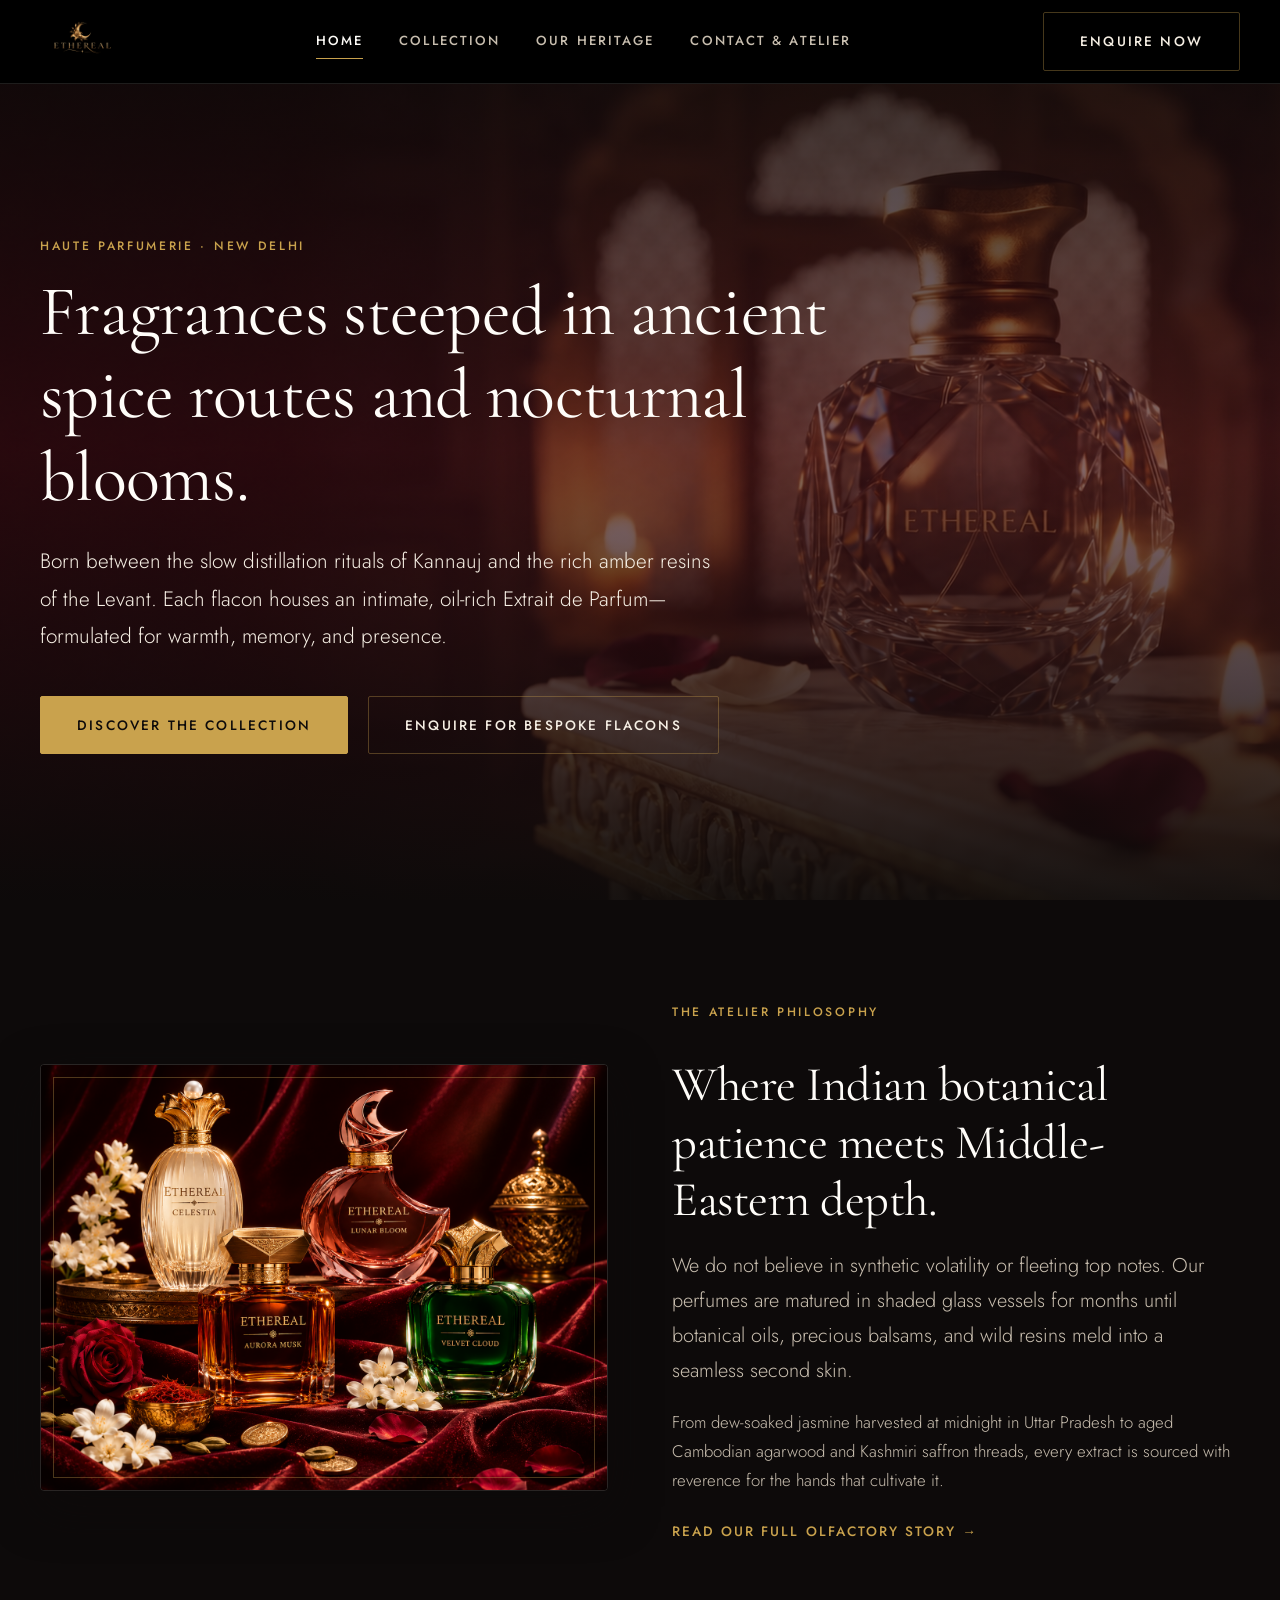
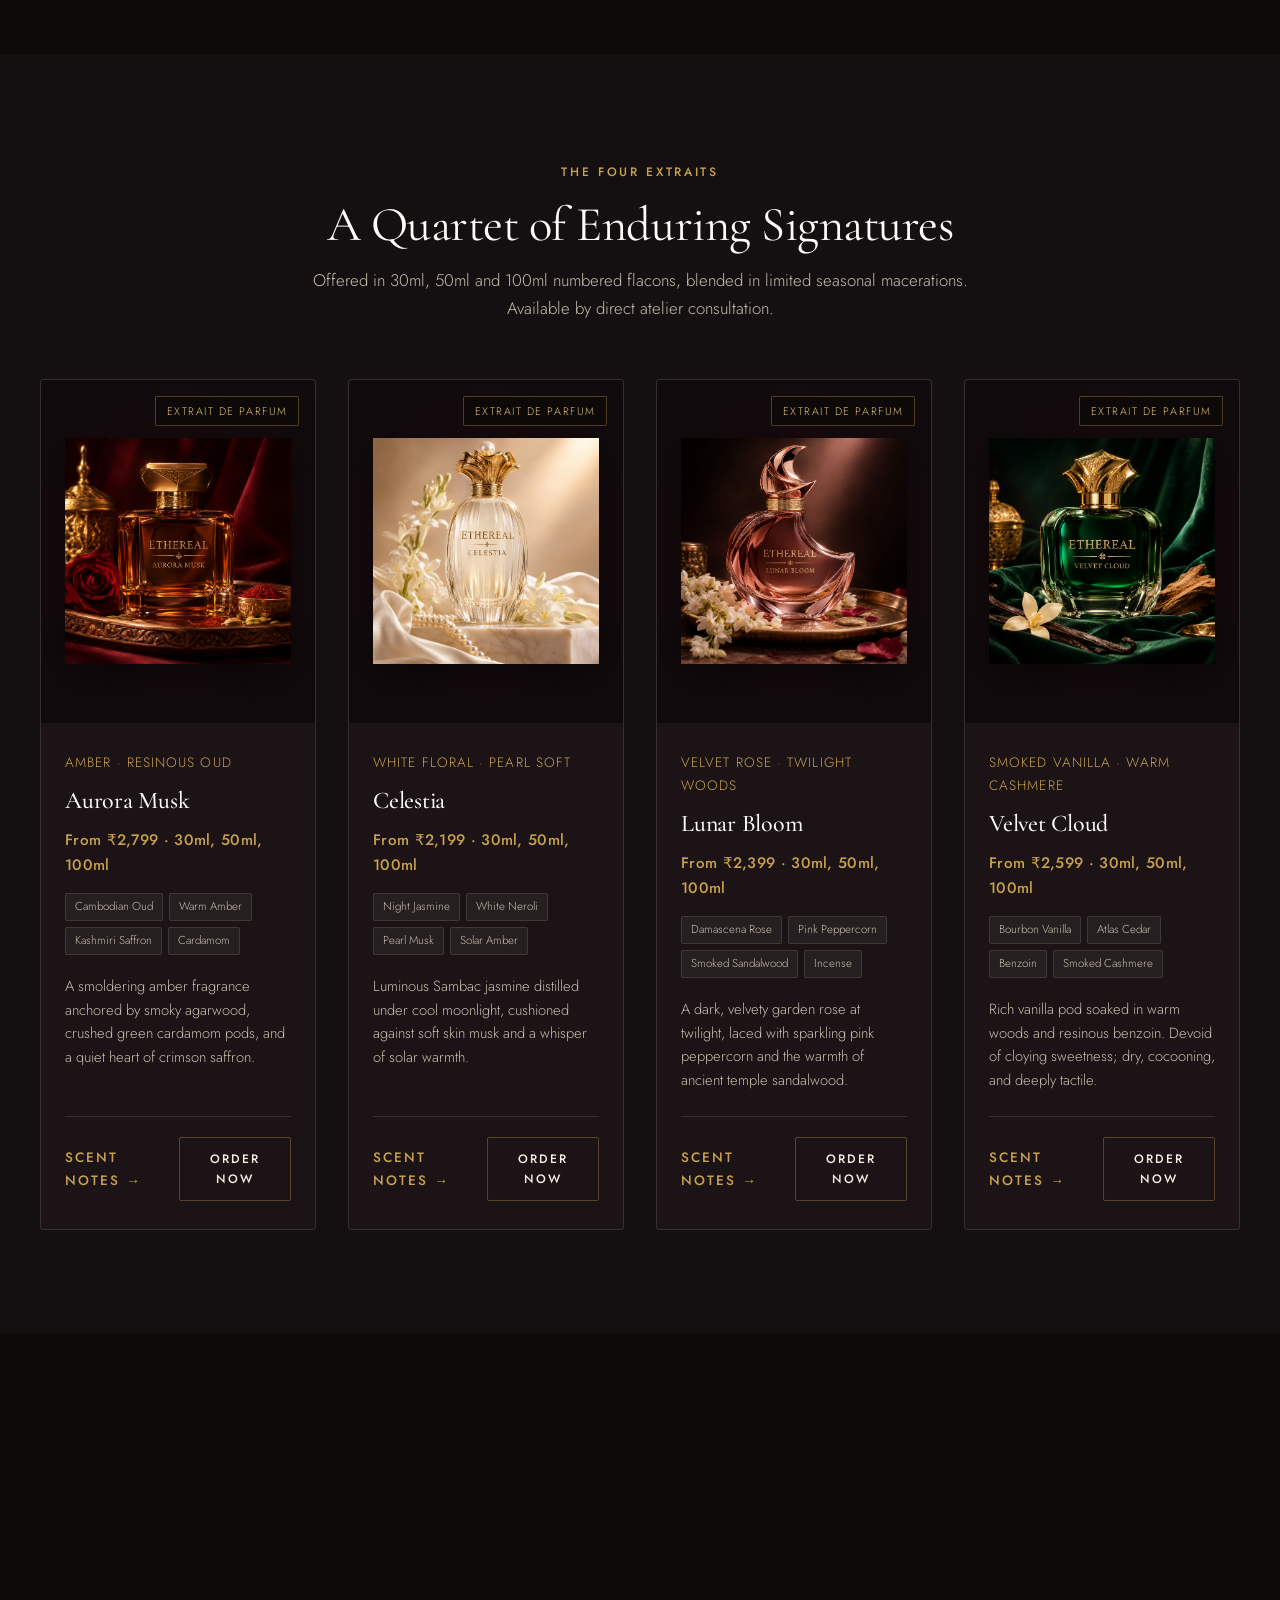
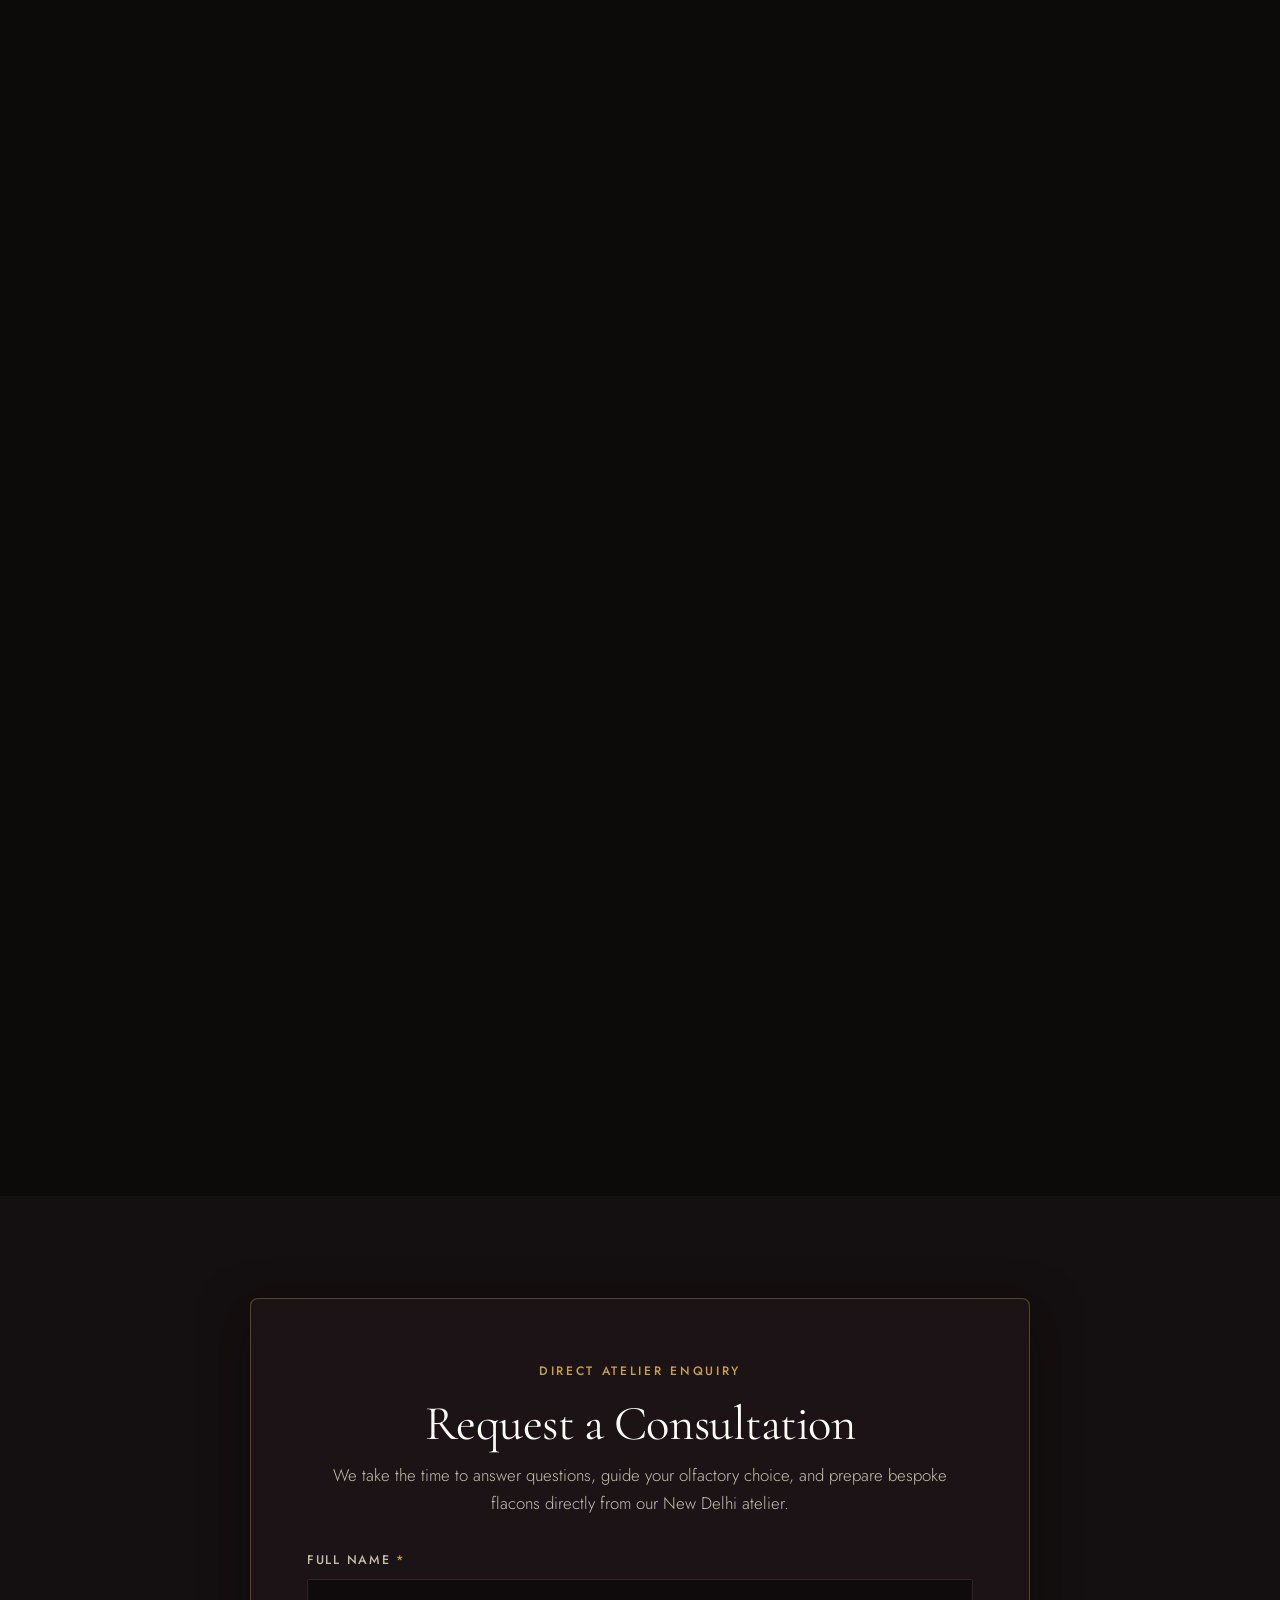
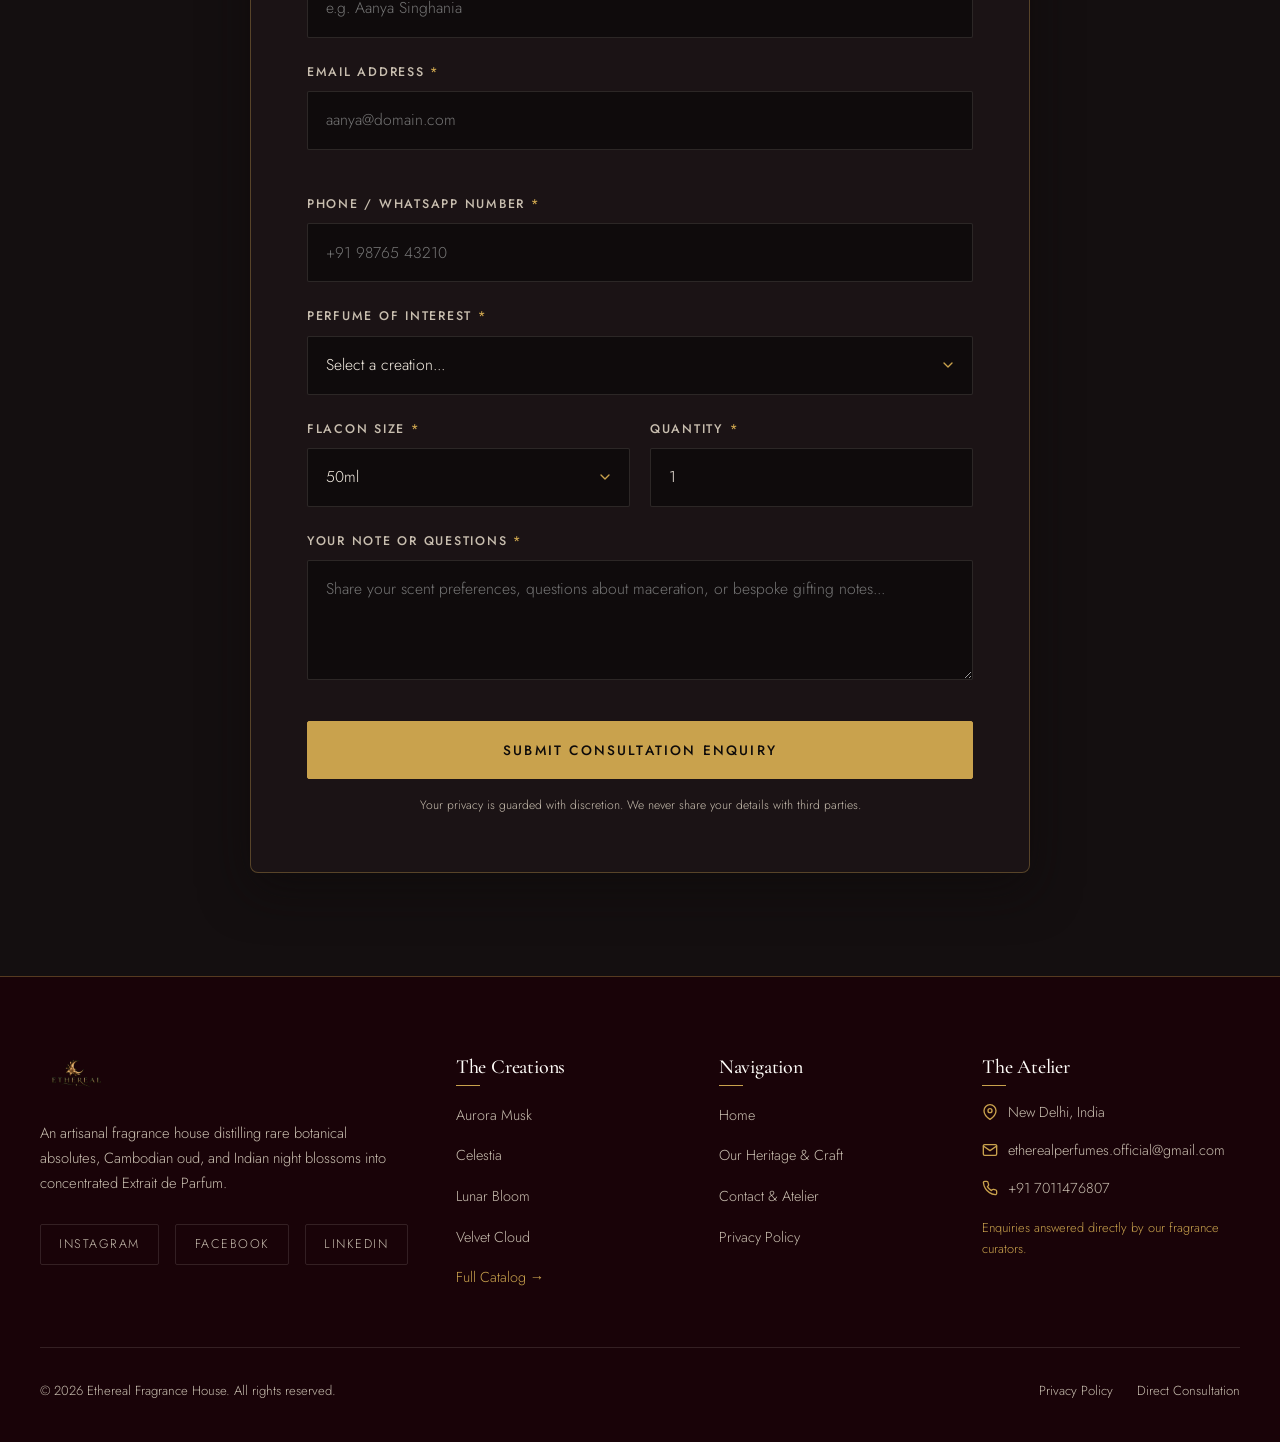
==== commit 1092f8a4: "Add files via upload" ====
--- a/index.html
+++ b/index.html
@@ -169,7 +169,7 @@
           <span class="eyebrow">The Four Extraits</span>
           <h2 id="collection-heading">A Quartet of Enduring Signatures</h2>
           <p class="text-ivory-muted" style="margin-top: 0.75rem;">
-            Offered strictly in 50ml numbered flacons, blended in limited seasonal macerations. Available by direct atelier consultation.
+            Offered in 30ml, 50ml and 100ml numbered flacons, blended in limited seasonal macerations. Available by direct atelier consultation.
           </p>
         </div>
 
@@ -178,12 +178,13 @@
           <!-- Product 1: Aurora Musk -->
           <article class="product-card reveal-on-scroll">
             <div class="product-card-media">
-              <span class="product-badge">50ml Extrait</span>
+              <span class="product-badge">Extrait de Parfum</span>
               <img src="/images/aurora-musk-amber-perfume-50ml.png" alt="Aurora Musk flacon with golden amber hues" width="400" height="500" loading="lazy" decoding="async">
             </div>
             <div class="product-card-body">
               <span class="product-subtitle">Amber · Resinous Oud</span>
               <h3 class="product-title">Aurora Musk</h3>
+              <div class="product-card-price">From ₹2,799 · 30ml, 50ml, 100ml</div>
               <div class="product-notes-chips">
                 <span class="note-chip">Cambodian Oud</span>
                 <span class="note-chip">Warm Amber</span>
@@ -195,7 +196,7 @@
               </p>
               <div class="product-card-actions">
                 <a href="/products/aurora-musk/" class="btn-text">Scent Notes &rarr;</a>
-                <a href="/contact/?perfume=aurora-musk" class="btn btn-secondary" style="padding: 0.65rem 1.25rem; font-size: 0.76rem;">Enquire</a>
+                <a href="/contact/?product=aurora-musk&size=50ml" class="btn btn-secondary" style="padding: 0.65rem 1.25rem; font-size: 0.76rem;">Order Now</a>
               </div>
             </div>
           </article>
@@ -203,12 +204,13 @@
           <!-- Product 2: Celestia -->
           <article class="product-card reveal-on-scroll delay-1">
             <div class="product-card-media">
-              <span class="product-badge">50ml Extrait</span>
+              <span class="product-badge">Extrait de Parfum</span>
               <img src="/images/celestia-floral-perfume-50ml.png" alt="Celestia flacon with soft luminous glow" width="400" height="500" loading="lazy" decoding="async">
             </div>
             <div class="product-card-body">
               <span class="product-subtitle">White Floral · Pearl Soft</span>
               <h3 class="product-title">Celestia</h3>
+              <div class="product-card-price">From ₹2,199 · 30ml, 50ml, 100ml</div>
               <div class="product-notes-chips">
                 <span class="note-chip">Night Jasmine</span>
                 <span class="note-chip">White Neroli</span>
@@ -220,7 +222,7 @@
               </p>
               <div class="product-card-actions">
                 <a href="/products/celestia/" class="btn-text">Scent Notes &rarr;</a>
-                <a href="/contact/?perfume=celestia" class="btn btn-secondary" style="padding: 0.65rem 1.25rem; font-size: 0.76rem;">Enquire</a>
+                <a href="/contact/?product=celestia&size=50ml" class="btn btn-secondary" style="padding: 0.65rem 1.25rem; font-size: 0.76rem;">Order Now</a>
               </div>
             </div>
           </article>
@@ -228,12 +230,13 @@
           <!-- Product 3: Lunar Bloom -->
           <article class="product-card reveal-on-scroll delay-2">
             <div class="product-card-media">
-              <span class="product-badge">50ml Extrait</span>
+              <span class="product-badge">Extrait de Parfum</span>
               <img src="/images/lunar-bloom-rose-perfume-50ml.png" alt="Lunar Bloom flacon with deep rose undertones" width="400" height="500" loading="lazy" decoding="async">
             </div>
             <div class="product-card-body">
               <span class="product-subtitle">Velvet Rose · Twilight Woods</span>
               <h3 class="product-title">Lunar Bloom</h3>
+              <div class="product-card-price">From ₹2,399 · 30ml, 50ml, 100ml</div>
               <div class="product-notes-chips">
                 <span class="note-chip">Damascena Rose</span>
                 <span class="note-chip">Pink Peppercorn</span>
@@ -245,7 +248,7 @@
               </p>
               <div class="product-card-actions">
                 <a href="/products/lunar-bloom/" class="btn-text">Scent Notes &rarr;</a>
-                <a href="/contact/?perfume=lunar-bloom" class="btn btn-secondary" style="padding: 0.65rem 1.25rem; font-size: 0.76rem;">Enquire</a>
+                <a href="/contact/?product=lunar-bloom&size=50ml" class="btn btn-secondary" style="padding: 0.65rem 1.25rem; font-size: 0.76rem;">Order Now</a>
               </div>
             </div>
           </article>
@@ -253,12 +256,13 @@
           <!-- Product 4: Velvet Cloud -->
           <article class="product-card reveal-on-scroll delay-3">
             <div class="product-card-media">
-              <span class="product-badge">50ml Extrait</span>
+              <span class="product-badge">Extrait de Parfum</span>
               <img src="/images/velvet-cloud-vanilla-perfume-50ml.png" alt="Velvet Cloud flacon with rich bourbon vanilla hue" width="400" height="500" loading="lazy" decoding="async">
             </div>
             <div class="product-card-body">
               <span class="product-subtitle">Smoked Vanilla · Warm Cashmere</span>
               <h3 class="product-title">Velvet Cloud</h3>
+              <div class="product-card-price">From ₹2,599 · 30ml, 50ml, 100ml</div>
               <div class="product-notes-chips">
                 <span class="note-chip">Bourbon Vanilla</span>
                 <span class="note-chip">Atlas Cedar</span>
@@ -270,7 +274,7 @@
               </p>
               <div class="product-card-actions">
                 <a href="/products/velvet-cloud/" class="btn-text">Scent Notes &rarr;</a>
-                <a href="/contact/?perfume=velvet-cloud" class="btn btn-secondary" style="padding: 0.65rem 1.25rem; font-size: 0.76rem;">Enquire</a>
+                <a href="/contact/?product=velvet-cloud&size=50ml" class="btn btn-secondary" style="padding: 0.65rem 1.25rem; font-size: 0.76rem;">Order Now</a>
               </div>
             </div>
           </article>
@@ -403,12 +407,29 @@
               <label for="home-perfume" class="form-label">Perfume of Interest <span class="req">*</span></label>
               <select id="home-perfume" name="perfume" class="form-control" required>
                 <option value="">Select a creation...</option>
-                <option value="Aurora Musk (Amber, Oud, Saffron)">Aurora Musk — Amber, Oud, Saffron (50ml)</option>
-                <option value="Celestia (White Floral, Jasmine)">Celestia — White Floral, Jasmine (50ml)</option>
-                <option value="Lunar Bloom (Damascena Rose, Sandalwood)">Lunar Bloom — Rose, Sandalwood (50ml)</option>
-                <option value="Velvet Cloud (Bourbon Vanilla, Cashmere)">Velvet Cloud — Smoked Vanilla, Cashmere (50ml)</option>
+                <option value="Aurora Musk (Amber, Oud, Saffron)">Aurora Musk — Amber, Cambodian Oud, Saffron</option>
+                <option value="Celestia (White Floral, Jasmine)">Celestia — White Floral, Sambac Jasmine</option>
+                <option value="Lunar Bloom (Damascena Rose, Sandalwood)">Lunar Bloom — Dark Rose, Mysore Sandalwood</option>
+                <option value="Velvet Cloud (Bourbon Vanilla, Cashmere)">Velvet Cloud — Smoked Bourbon Vanilla, Cedar</option>
                 <option value="Gift set / Not sure">Gift set / Not sure (Request Atelier Recommendation)</option>
               </select>
+            </div>
+
+            <div style="display: grid; grid-template-columns: repeat(auto-fit, minmax(200px, 1fr)); gap: 1.25rem;">
+              <div class="form-group">
+                <label for="home-size" class="form-label">Flacon Size <span class="req">*</span></label>
+                <select id="home-size" name="size" class="form-control" required>
+                  <option value="50ml" selected>50ml</option>
+                  <option value="30ml">30ml</option>
+                  <option value="100ml">100ml</option>
+                  <option value="Not sure">Not sure</option>
+                </select>
+              </div>
+
+              <div class="form-group">
+                <label for="home-quantity" class="form-label">Quantity <span class="req">*</span></label>
+                <input type="number" id="home-quantity" name="quantity" class="form-control" value="1" min="1" max="10" required>
+              </div>
             </div>
 
             <div class="form-group">
@@ -451,10 +472,10 @@
         <div>
           <h4 class="footer-col-title">The Creations</h4>
           <ul class="footer-links-list">
-            <li><a href="/products/aurora-musk/" class="footer-link">Aurora Musk (50ml)</a></li>
-            <li><a href="/products/celestia/" class="footer-link">Celestia (50ml)</a></li>
-            <li><a href="/products/lunar-bloom/" class="footer-link">Lunar Bloom (50ml)</a></li>
-            <li><a href="/products/velvet-cloud/" class="footer-link">Velvet Cloud (50ml)</a></li>
+            <li><a href="/products/aurora-musk/" class="footer-link">Aurora Musk</a></li>
+            <li><a href="/products/celestia/" class="footer-link">Celestia</a></li>
+            <li><a href="/products/lunar-bloom/" class="footer-link">Lunar Bloom</a></li>
+            <li><a href="/products/velvet-cloud/" class="footer-link">Velvet Cloud</a></li>
             <li><a href="/products/" class="footer-link text-gold">Full Catalog &rarr;</a></li>
           </ul>
         </div>
--- a/styles.css
+++ b/styles.css
@@ -1020,6 +1020,107 @@
   margin-top: 0.5rem;
 }
 
+/* Product Price Box & Size Selector */
+.product-price-box {
+  margin-top: 1.25rem;
+  padding-top: 1.25rem;
+  border-top: 1px solid var(--color-border-subtle);
+}
+
+.product-price-row {
+  display: flex;
+  align-items: baseline;
+  gap: 0.75rem;
+  flex-wrap: wrap;
+}
+
+.product-price {
+  font-family: var(--font-serif);
+  font-size: clamp(2rem, 3.5vw, 2.6rem);
+  font-weight: 500;
+  color: var(--color-gold);
+  line-height: 1;
+}
+
+.product-tax-note {
+  font-size: 0.82rem;
+  color: var(--color-ivory-muted);
+  letter-spacing: 0.04em;
+}
+
+.product-order-note {
+  font-size: 0.88rem;
+  color: var(--color-ivory-muted);
+  line-height: 1.6;
+  margin-top: 0.65rem;
+}
+
+.product-size-selector {
+  margin-top: 1.35rem;
+}
+
+.size-selector-label {
+  display: block;
+  font-size: 0.75rem;
+  text-transform: uppercase;
+  letter-spacing: 0.16em;
+  color: var(--color-ivory-muted);
+  margin-bottom: 0.5rem;
+  font-weight: 500;
+}
+
+.size-pills {
+  display: inline-flex;
+  gap: 0.65rem;
+  background-color: rgba(20, 15, 16, 0.6);
+  padding: 4px;
+  border-radius: 999px;
+  border: 1px solid var(--color-border-subtle);
+}
+
+.size-pill {
+  background: transparent;
+  border: 1px solid transparent;
+  color: var(--color-ivory);
+  padding: 0.55rem 1.25rem;
+  border-radius: 999px;
+  font-family: var(--font-sans);
+  font-size: 0.82rem;
+  font-weight: 500;
+  letter-spacing: 0.08em;
+  cursor: pointer;
+  transition: all var(--transition-fast);
+}
+
+.size-pill:hover {
+  color: var(--color-gold-light);
+  border-color: var(--color-gold-border);
+  background-color: rgba(201, 162, 77, 0.08);
+}
+
+.size-pill.is-selected {
+  background-color: var(--color-gold);
+  color: var(--color-black);
+  border-color: var(--color-gold);
+  font-weight: 600;
+  box-shadow: 0 2px 12px rgba(201, 162, 77, 0.3);
+}
+
+.size-pill:focus-visible {
+  outline: 2px solid var(--color-gold);
+  outline-offset: 2px;
+}
+
+/* Product Card Price */
+.product-card-price {
+  font-size: 0.95rem;
+  color: var(--color-gold);
+  font-weight: 500;
+  letter-spacing: 0.02em;
+  margin-top: 0.35rem;
+  margin-bottom: 0.85rem;
+}
+
 /* Olfactory Pyramid Component */
 .olfactory-pyramid {
   background-color: var(--color-black-card);
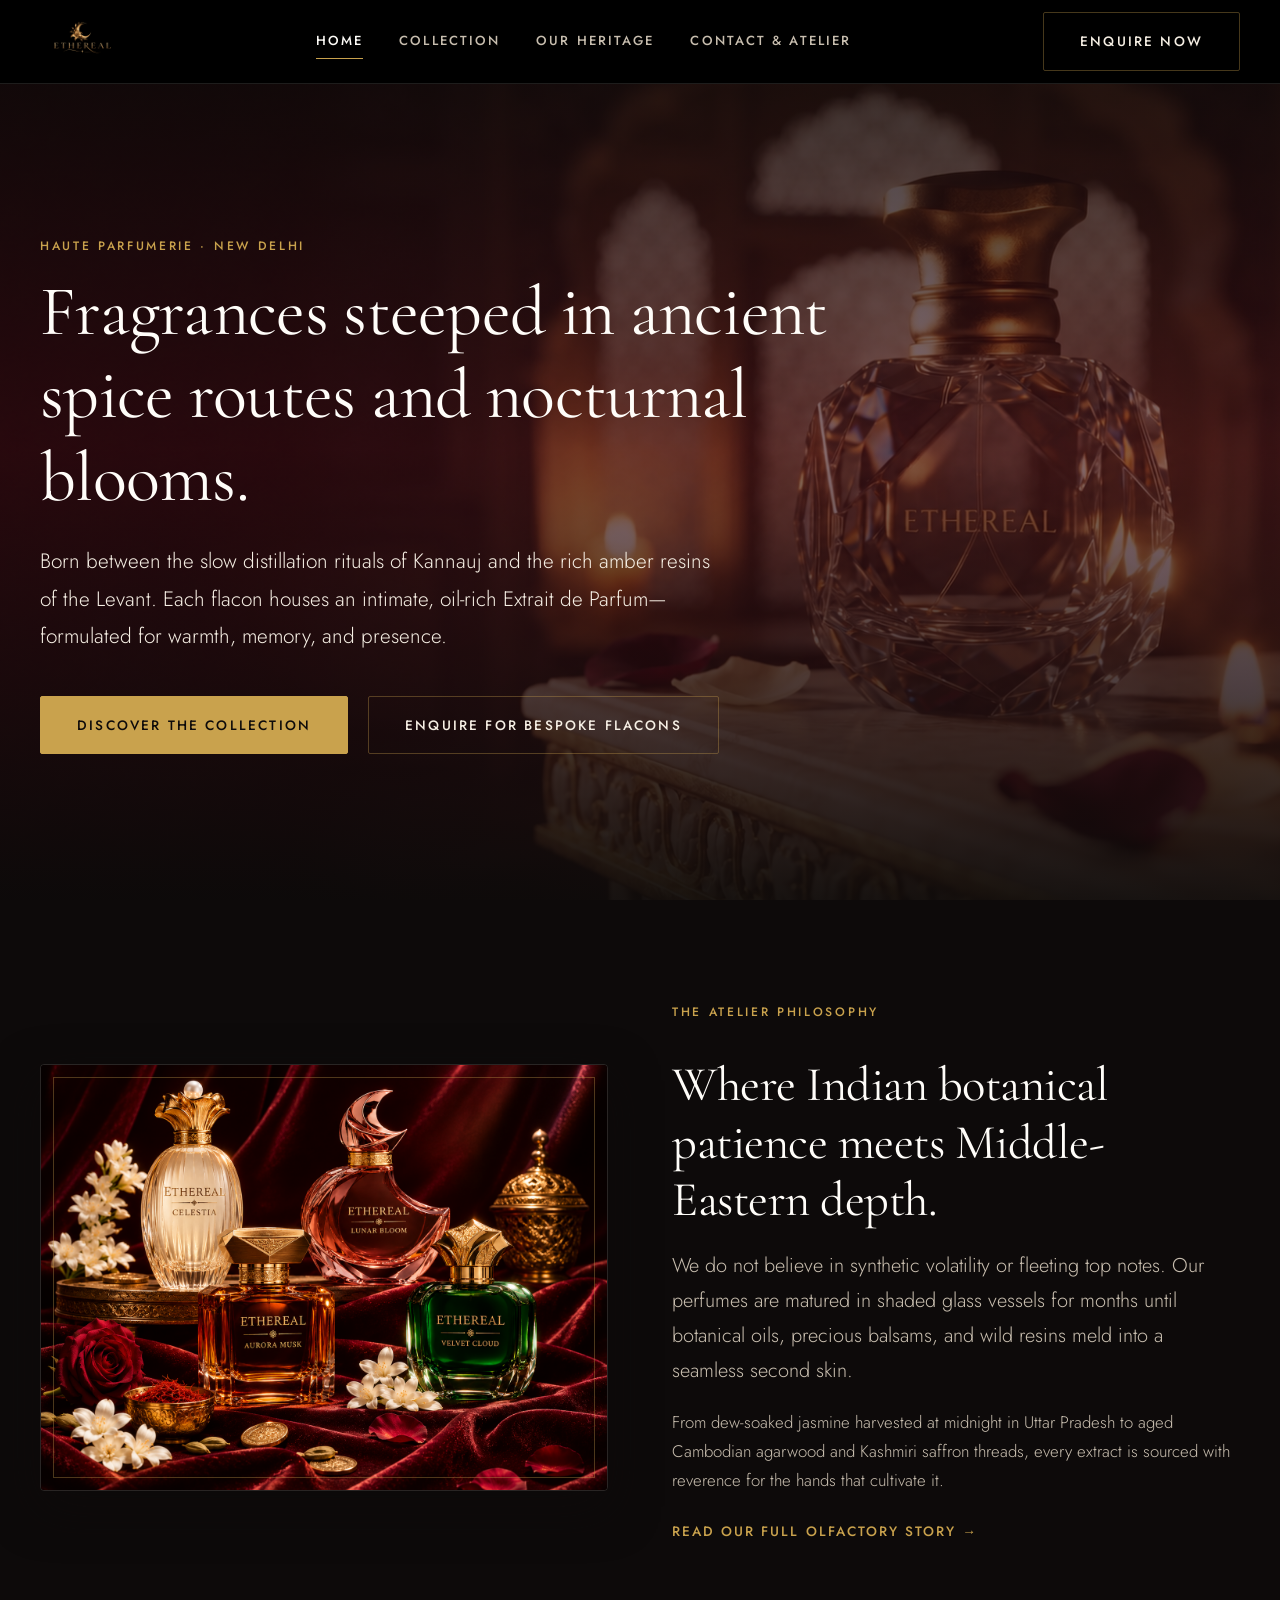
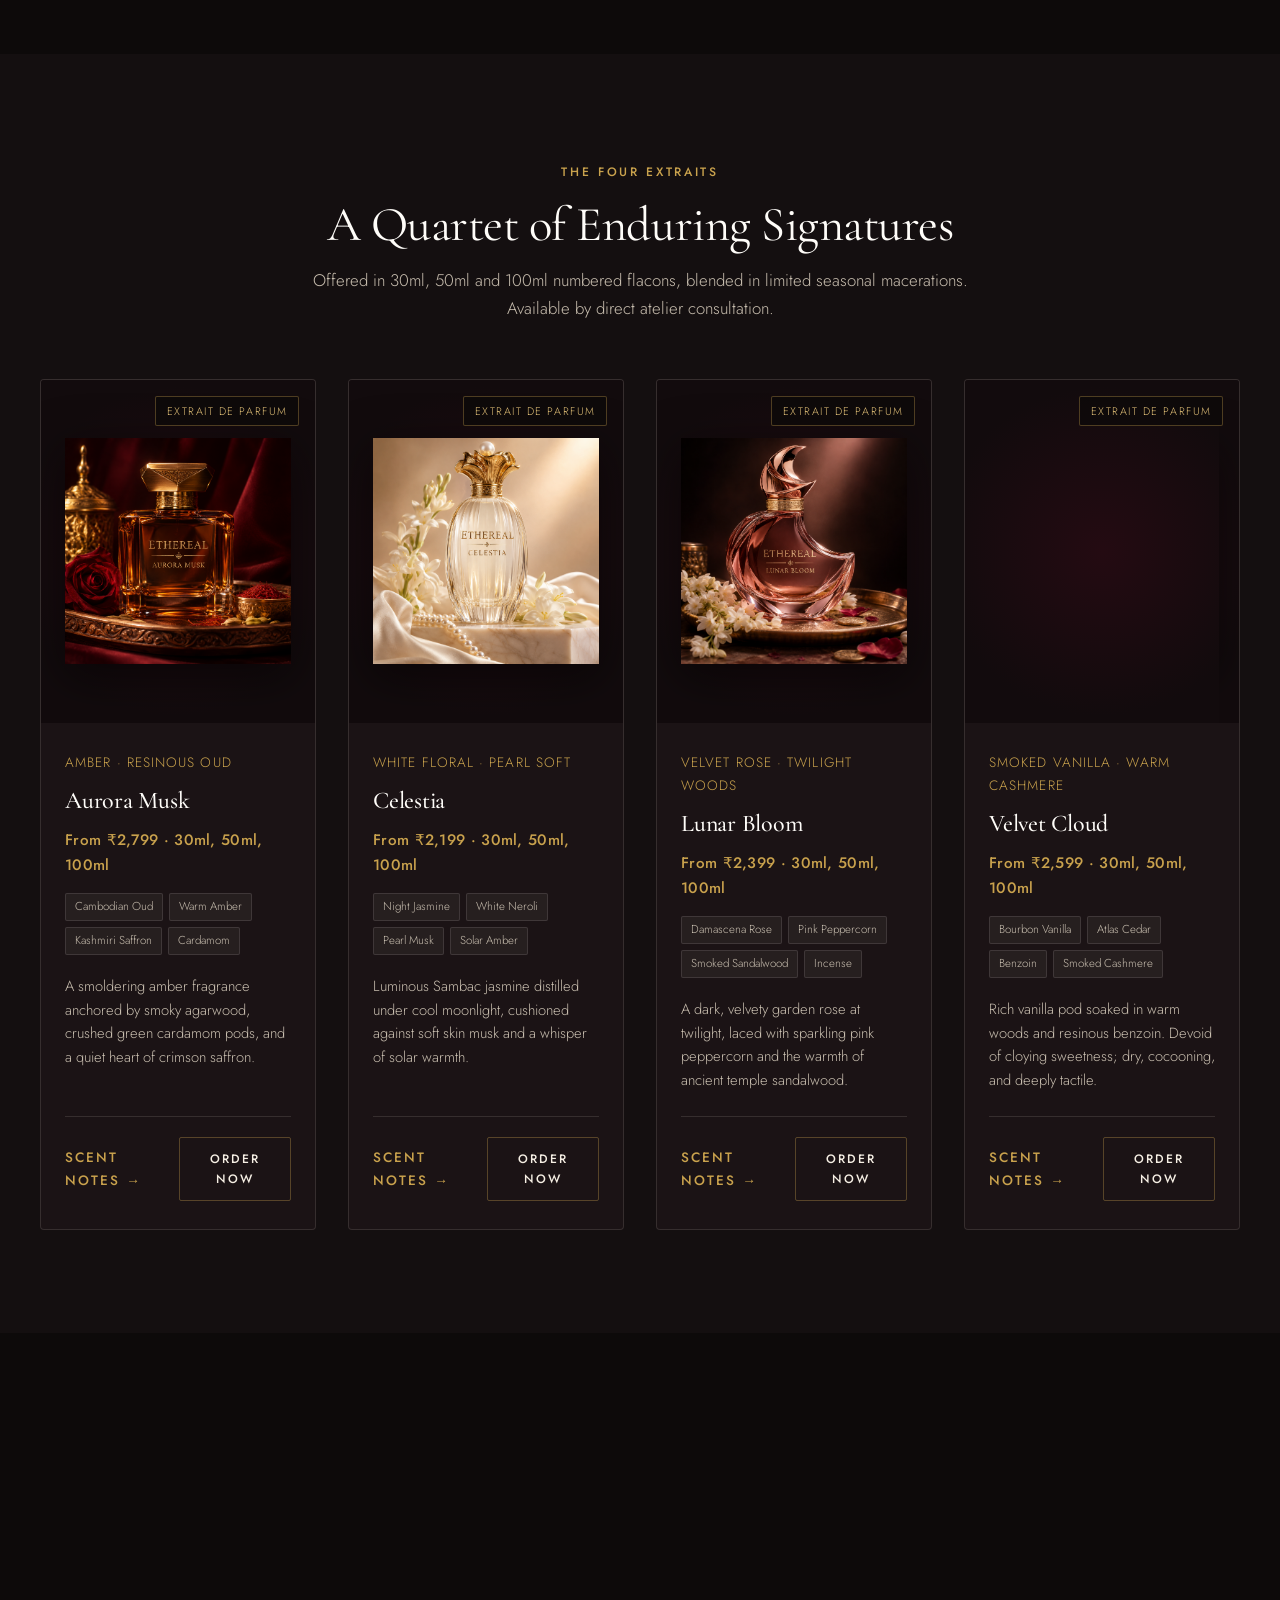
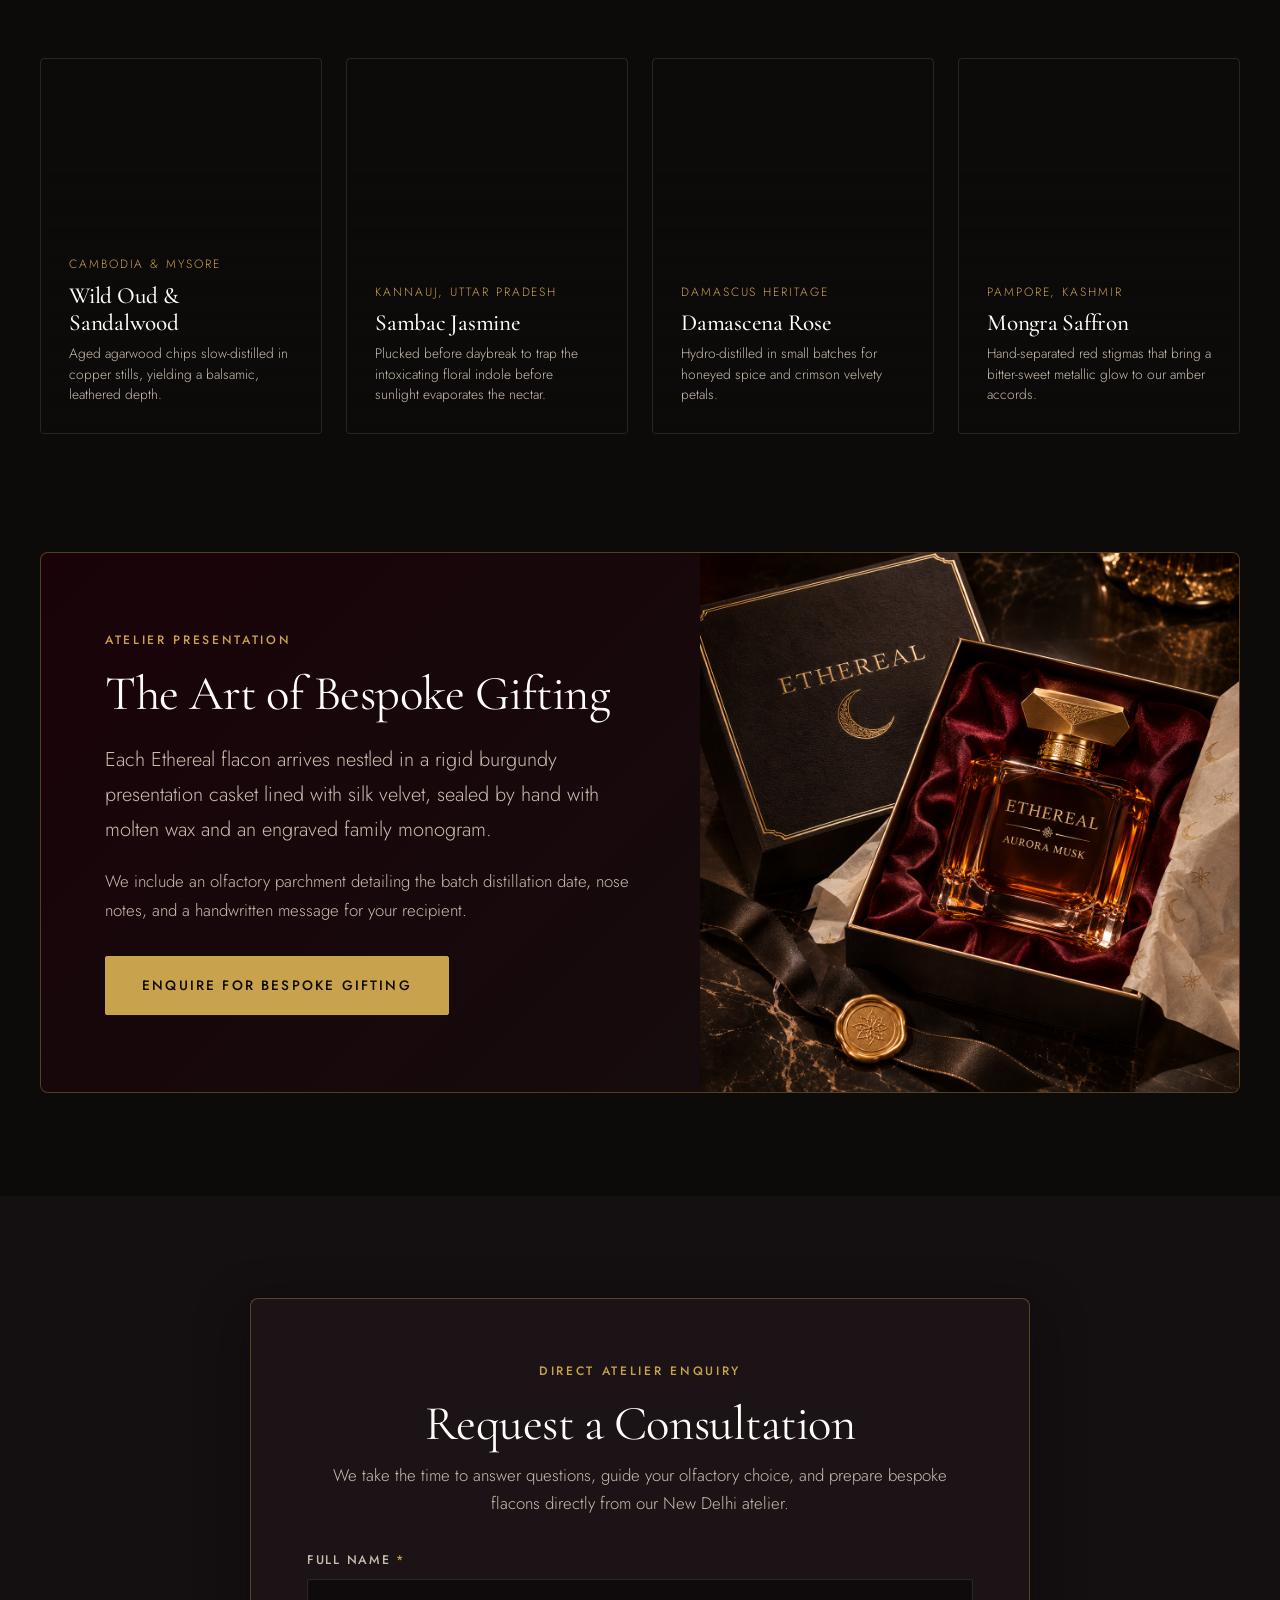
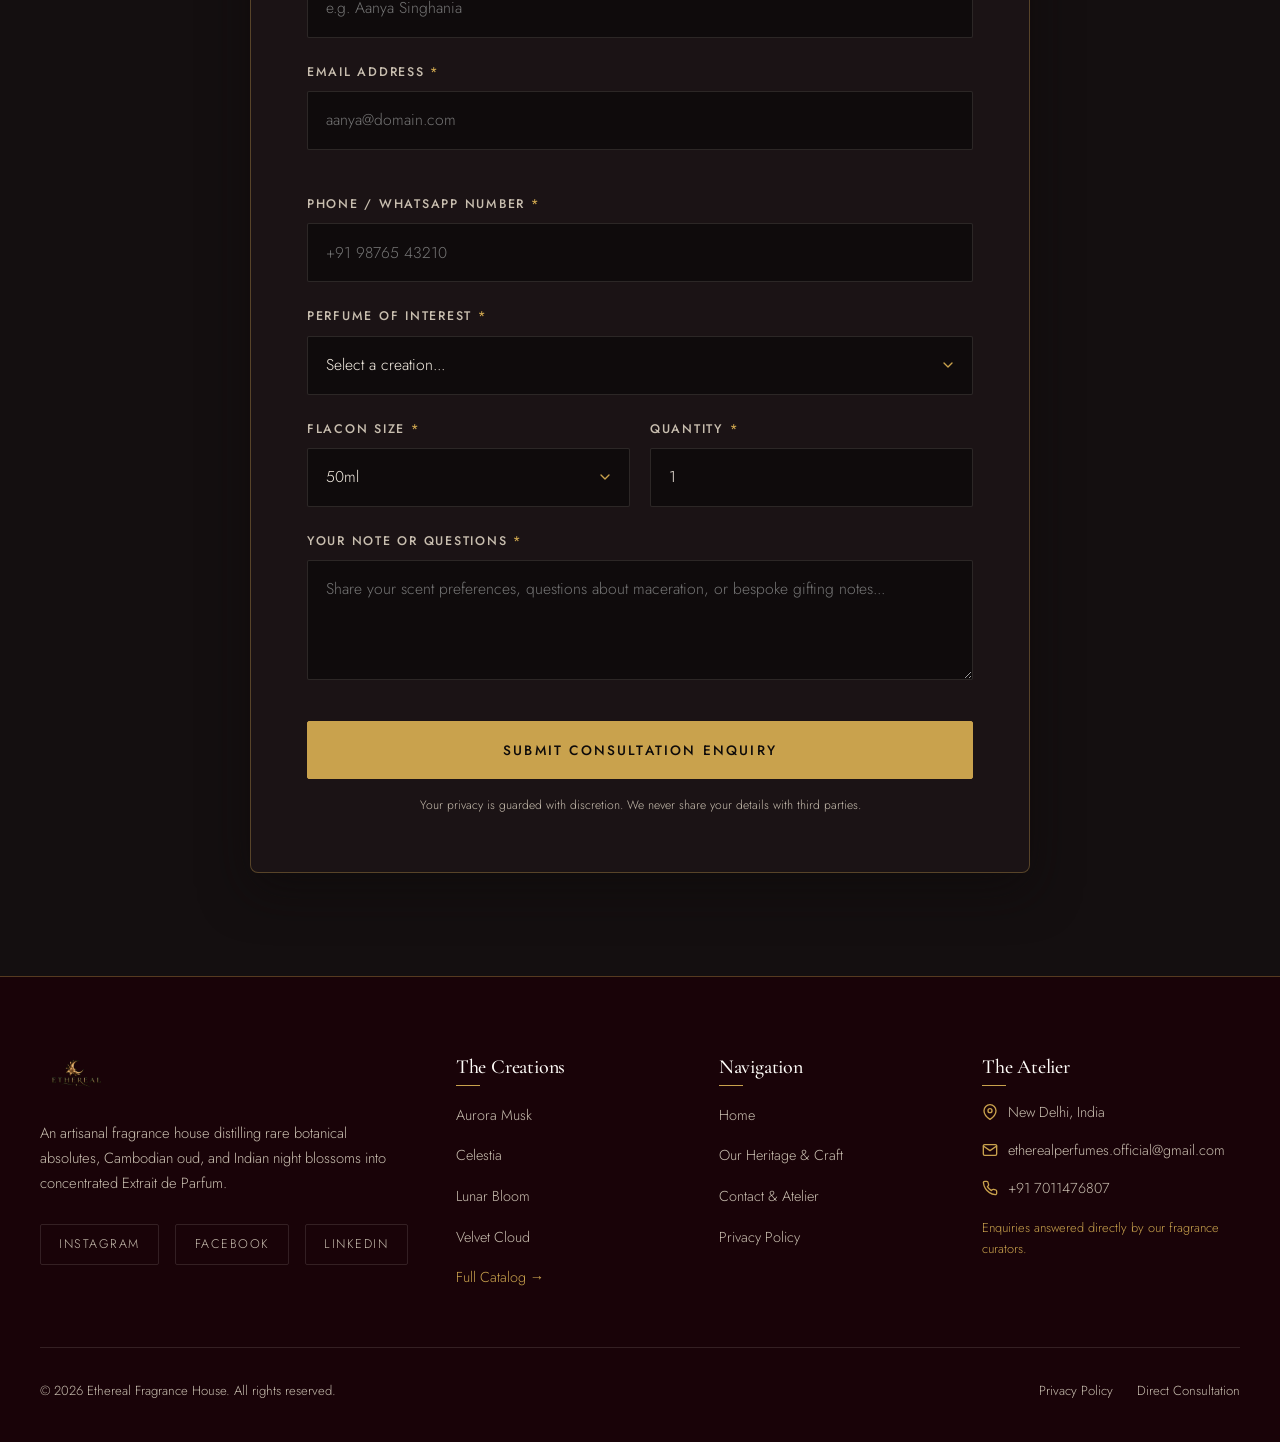
==== commit 33fb9c5c: "Add files via upload" ====
--- a/index.html
+++ b/index.html
@@ -6,22 +6,22 @@
   <title>Ethereal | Luxury Indian & Middle-Eastern Haute Parfumerie</title>
   <meta name="description" content="Ethereal is an artisanal fragrance house crafting concentrated Extrait de Parfum inspired by ancient spice routes, rare oud, Kannauj jasmine, and night-blooming roses. Based in New Delhi.">
   <meta name="author" content="Ethereal Fragrance House">
-  <link rel="canonical" href="https://YOURDOMAIN.com/">
+  <link rel="canonical" href="https://etherealperfumes.co.in/">
 
   <!-- Open Graph / Facebook -->
   <meta property="og:type" content="website">
-  <meta property="og:url" content="https://YOURDOMAIN.com/">
+  <meta property="og:url" content="https://etherealperfumes.co.in/">
   <meta property="og:title" content="Ethereal | Luxury Indian & Middle-Eastern Haute Parfumerie">
   <meta property="og:description" content="Artisanal Extrait de Parfum steeped in ancient spice routes, rare Cambodian oud, Kannauj jasmine, and amber. Handcrafted in New Delhi.">
-  <meta property="og:image" content="https://YOURDOMAIN.com/images/ethereal-luxury-perfume-hero.webp">
+  <meta property="og:image" content="https://etherealperfumes.co.in/images/ethereal-luxury-perfume-hero.webp">
   <meta property="og:site_name" content="Ethereal">
 
   <!-- Twitter Card -->
   <meta name="twitter:card" content="summary_large_image">
-  <meta name="twitter:url" content="https://YOURDOMAIN.com/">
+  <meta name="twitter:url" content="https://etherealperfumes.co.in/">
   <meta name="twitter:title" content="Ethereal | Luxury Indian & Middle-Eastern Haute Parfumerie">
   <meta name="twitter:description" content="Artisanal Extrait de Parfum steeped in ancient spice routes, rare Cambodian oud, Kannauj jasmine, and amber.">
-  <meta name="twitter:image" content="https://YOURDOMAIN.com/images/ethereal-luxury-perfume-hero.webp">
+  <meta name="twitter:image" content="https://etherealperfumes.co.in/images/ethereal-luxury-perfume-hero.webp">
 
   <!-- Favicon -->
   <link rel="icon" type="image/svg+xml" href="/favicon.svg">
@@ -40,8 +40,8 @@
     "@context": "https://schema.org",
     "@type": "Organization",
     "name": "Ethereal Fragrance House",
-    "url": "https://YOURDOMAIN.com/",
-    "logo": "https://YOURDOMAIN.com/images/ethereal-logo-gold.png",
+    "url": "https://etherealperfumes.co.in/",
+    "logo": "https://etherealperfumes.co.in/images/ethereal-logo-gold.png",
     "description": "Artisanal luxury Indian and Middle-Eastern fragrance house based in New Delhi.",
     "telephone": "+91-7011476807",
     "email": "etherealperfumes.official@gmail.com",
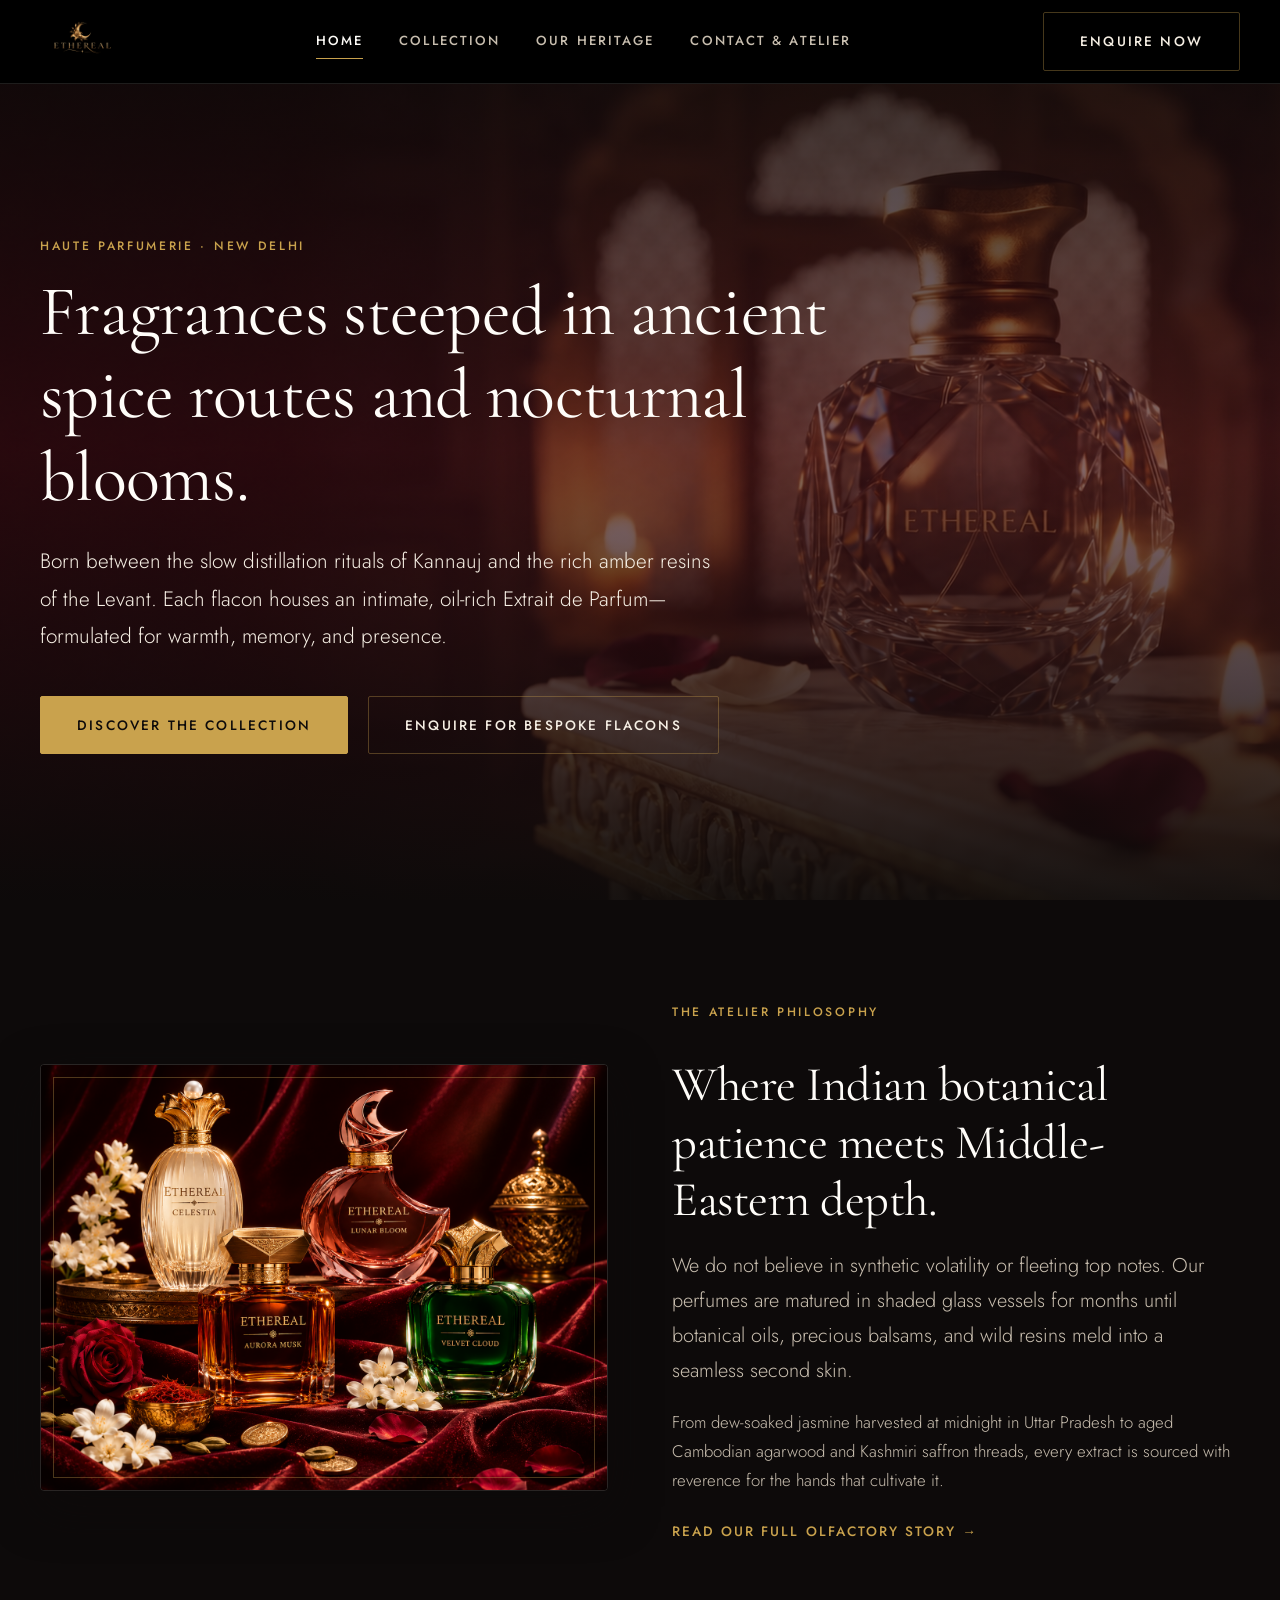
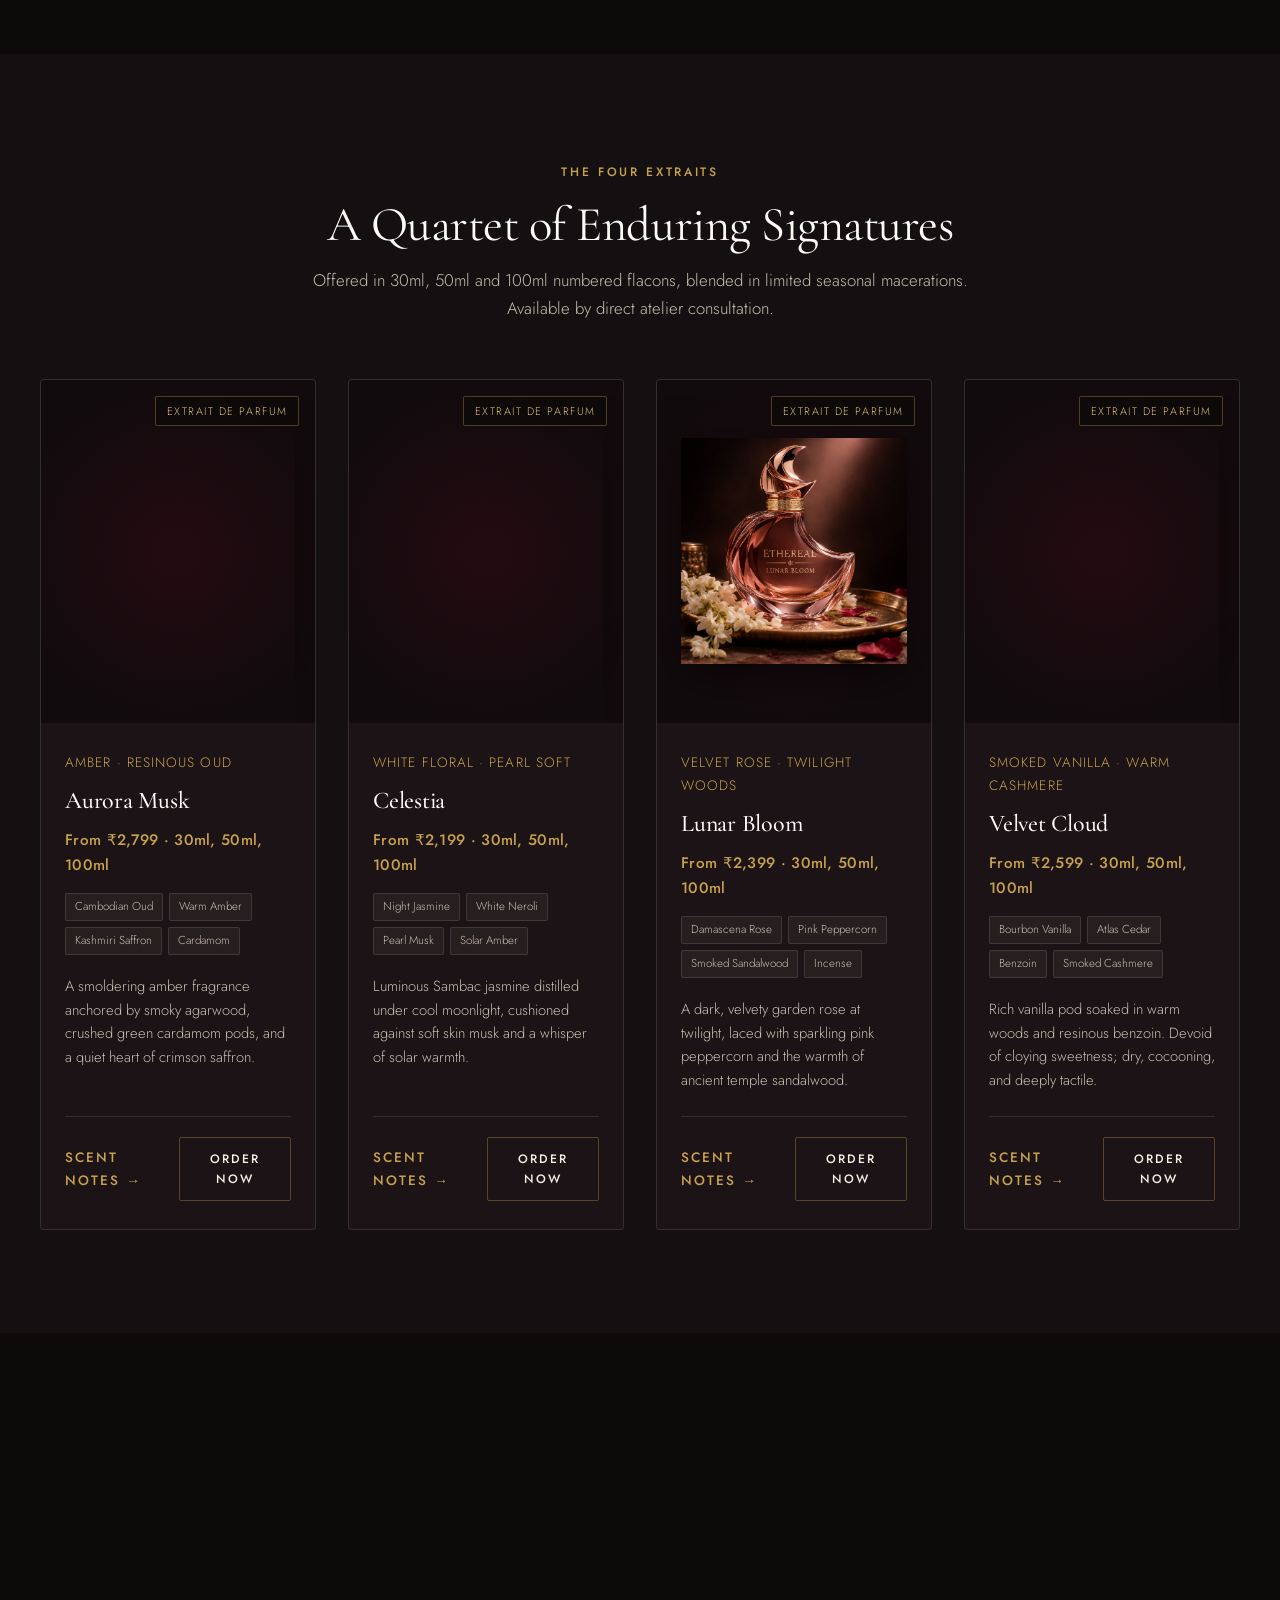
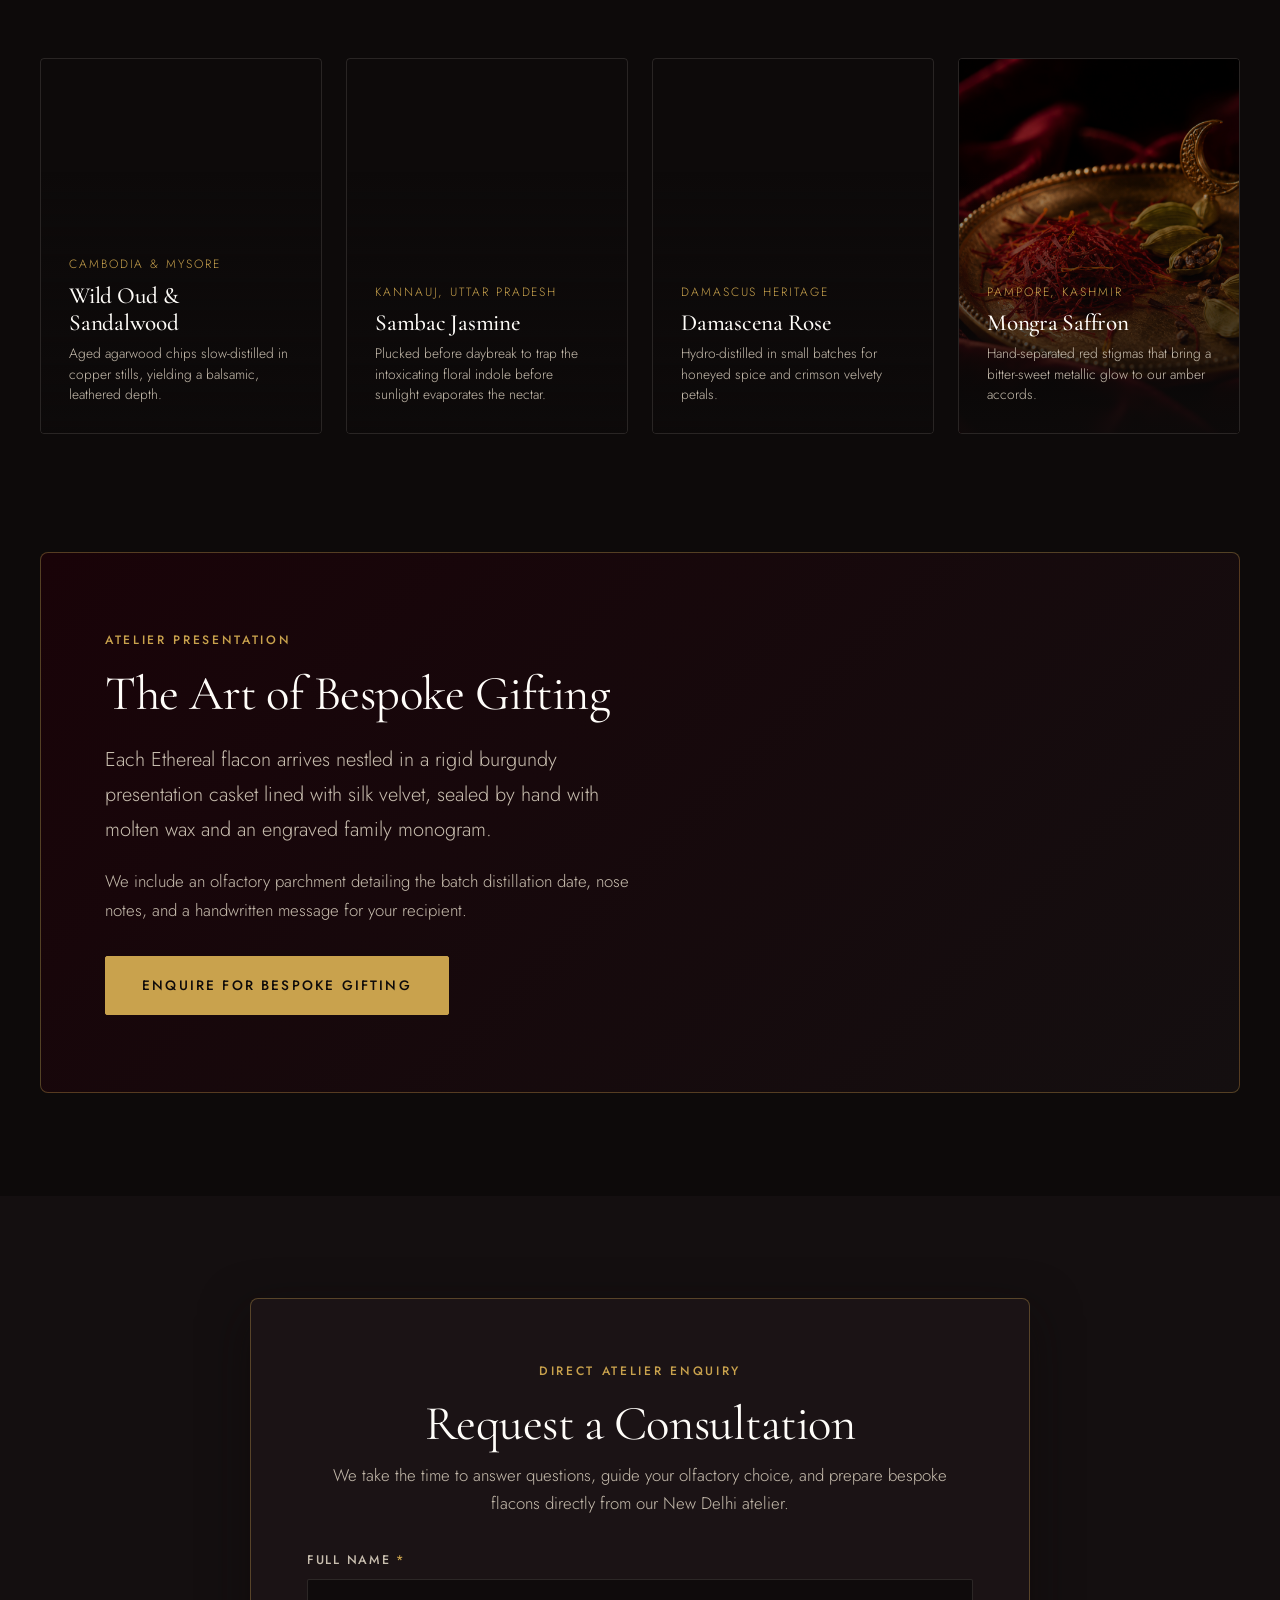
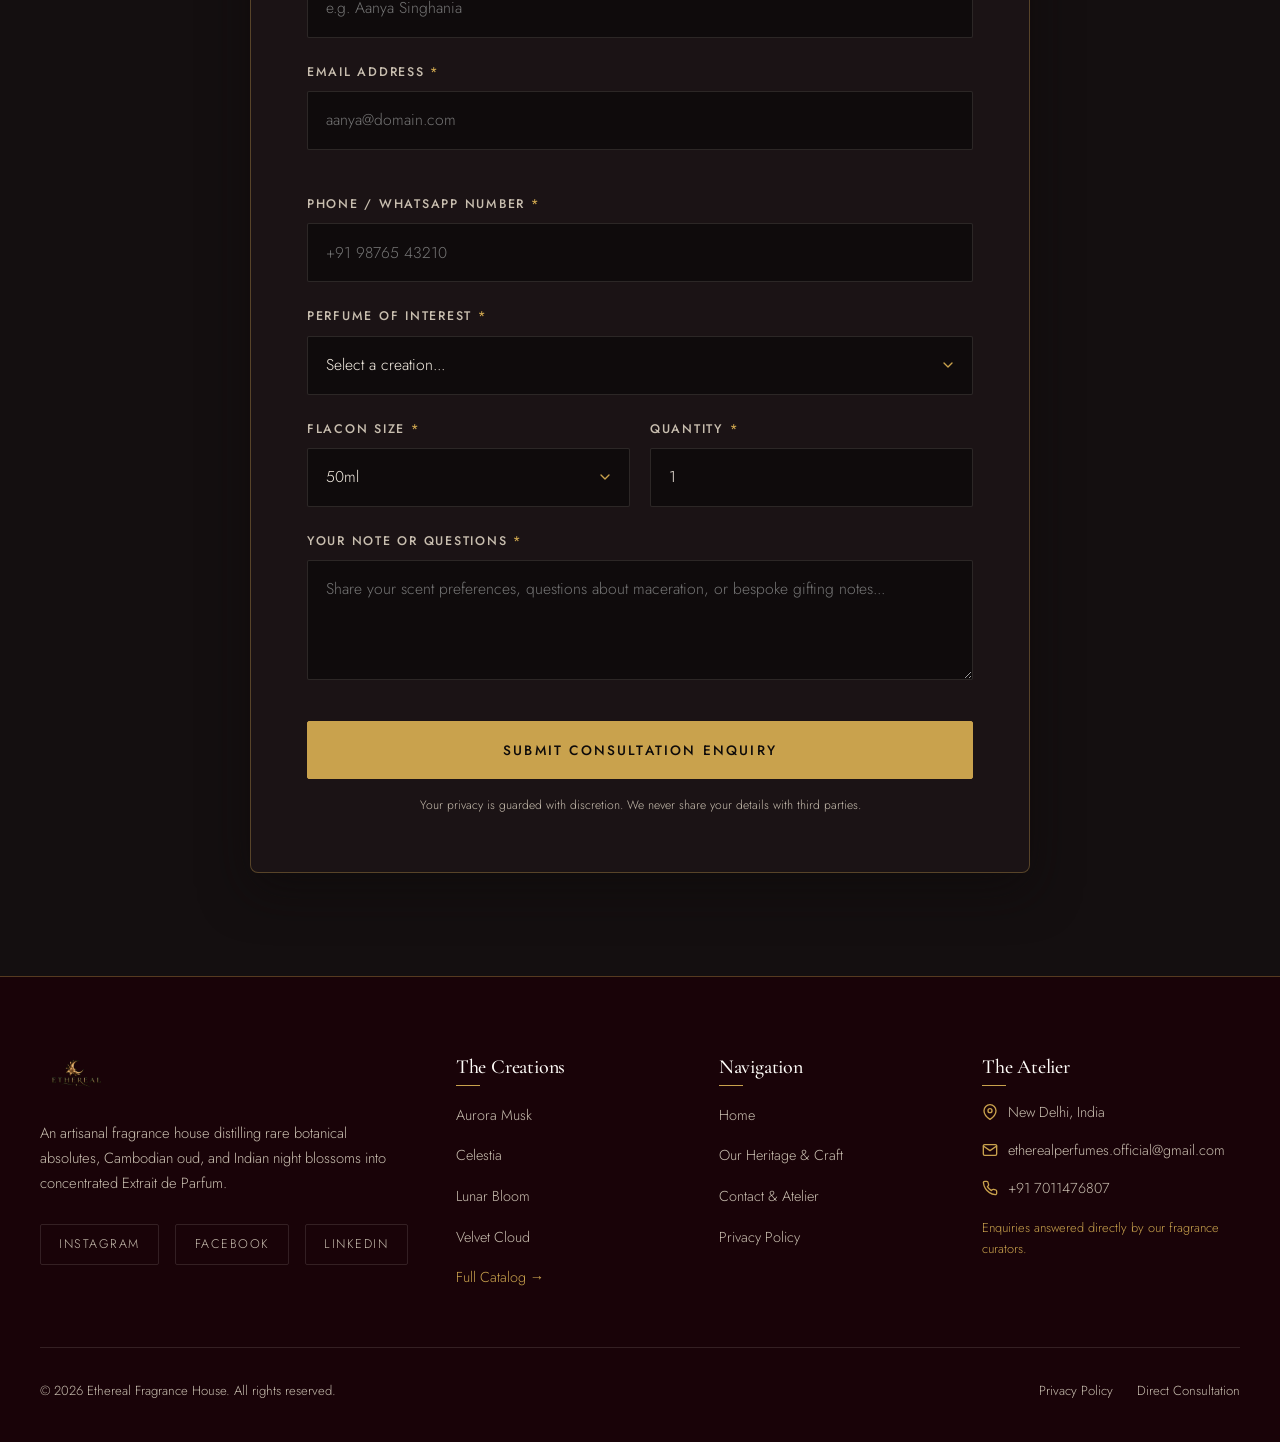
==== commit db93bf9f: "Add files via upload" ====
--- a/index.html
+++ b/index.html
@@ -58,15 +58,14 @@
   }
   </script>
 
-  <!-- Google Analytics 4 (GA4) Placeholder:
-  <script async src="https://www.googletagmanager.com/gtag/js?id=G-XXXXXXXXXX"></script>
+  <!-- Google tag (gtag.js) -->
+  <script async src="https://www.googletagmanager.com/gtag/js?id=G-EVJ6DFHT51"></script>
   <script>
     window.dataLayer = window.dataLayer || [];
     function gtag(){dataLayer.push(arguments);}
     gtag('js', new Date());
-    gtag('config', 'G-XXXXXXXXXX');
+    gtag('config', 'G-EVJ6DFHT51');
   </script>
-  -->
 </head>
 <body>
 
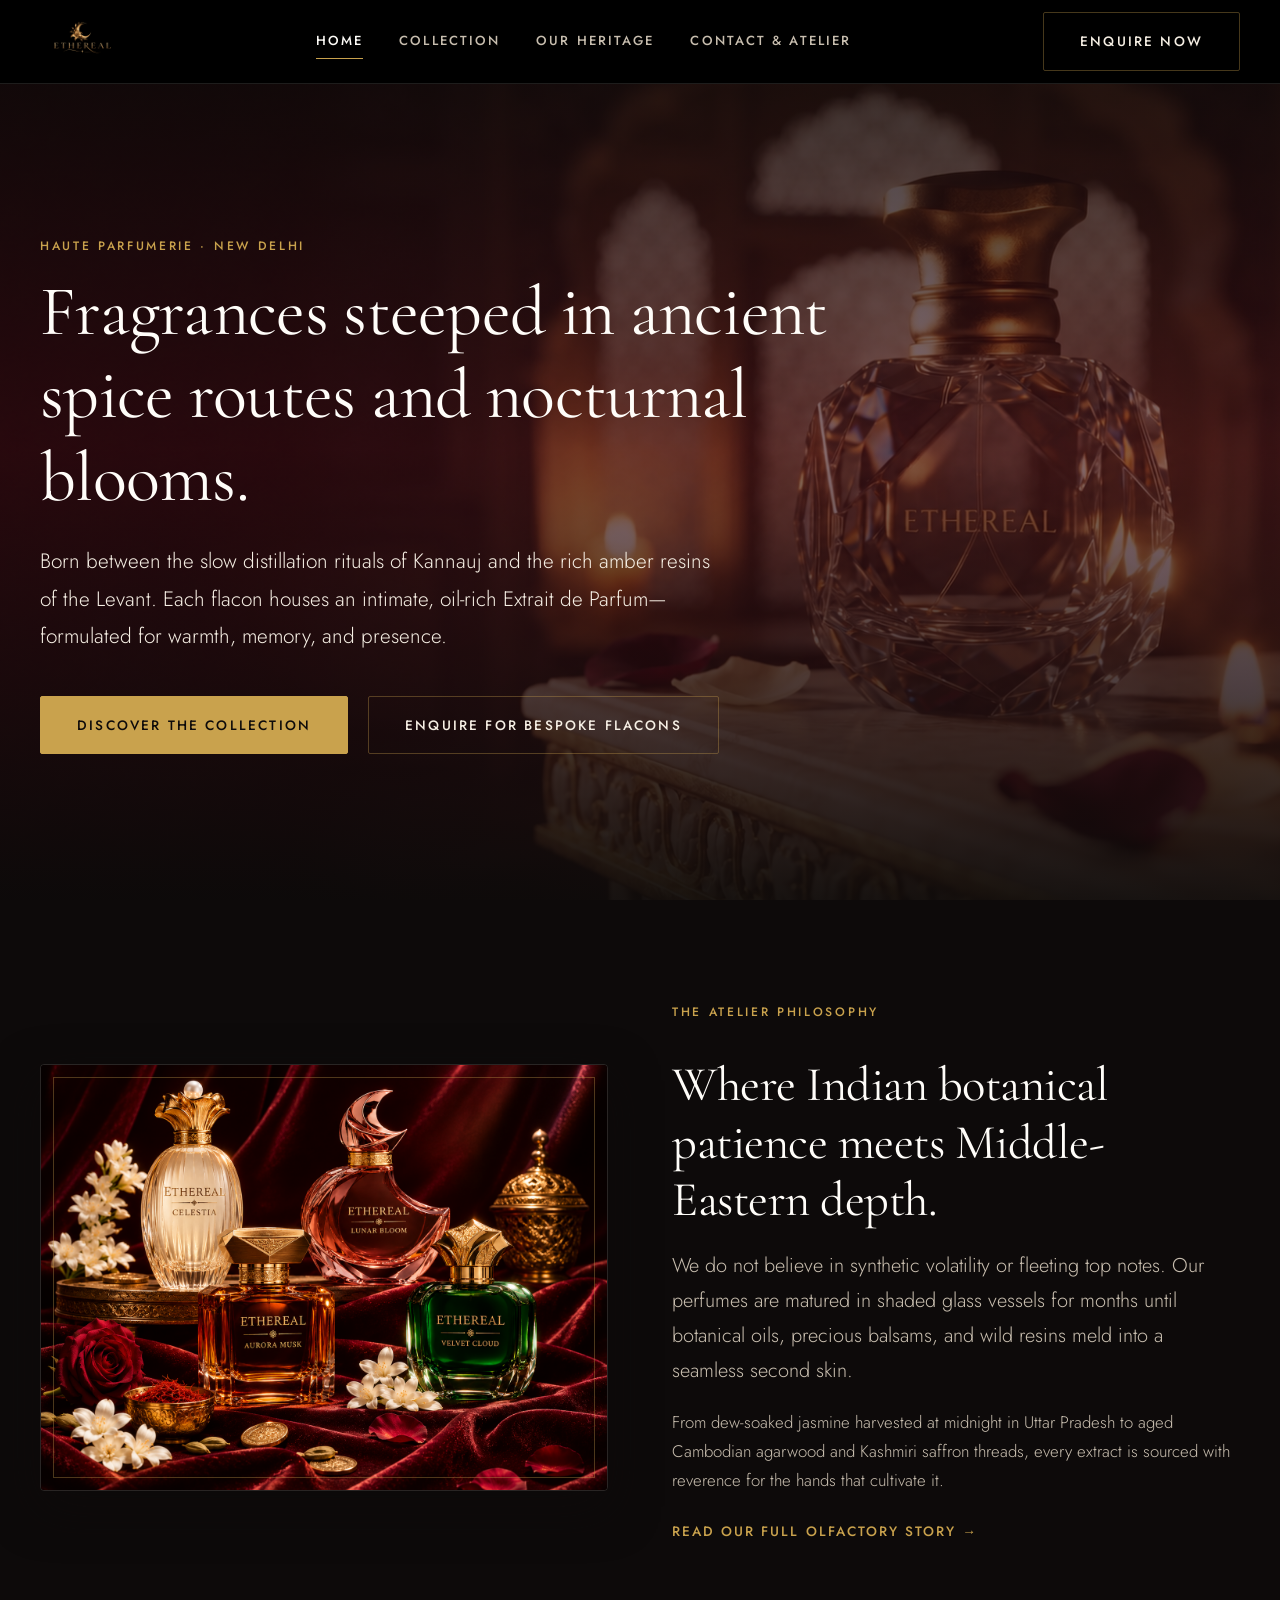
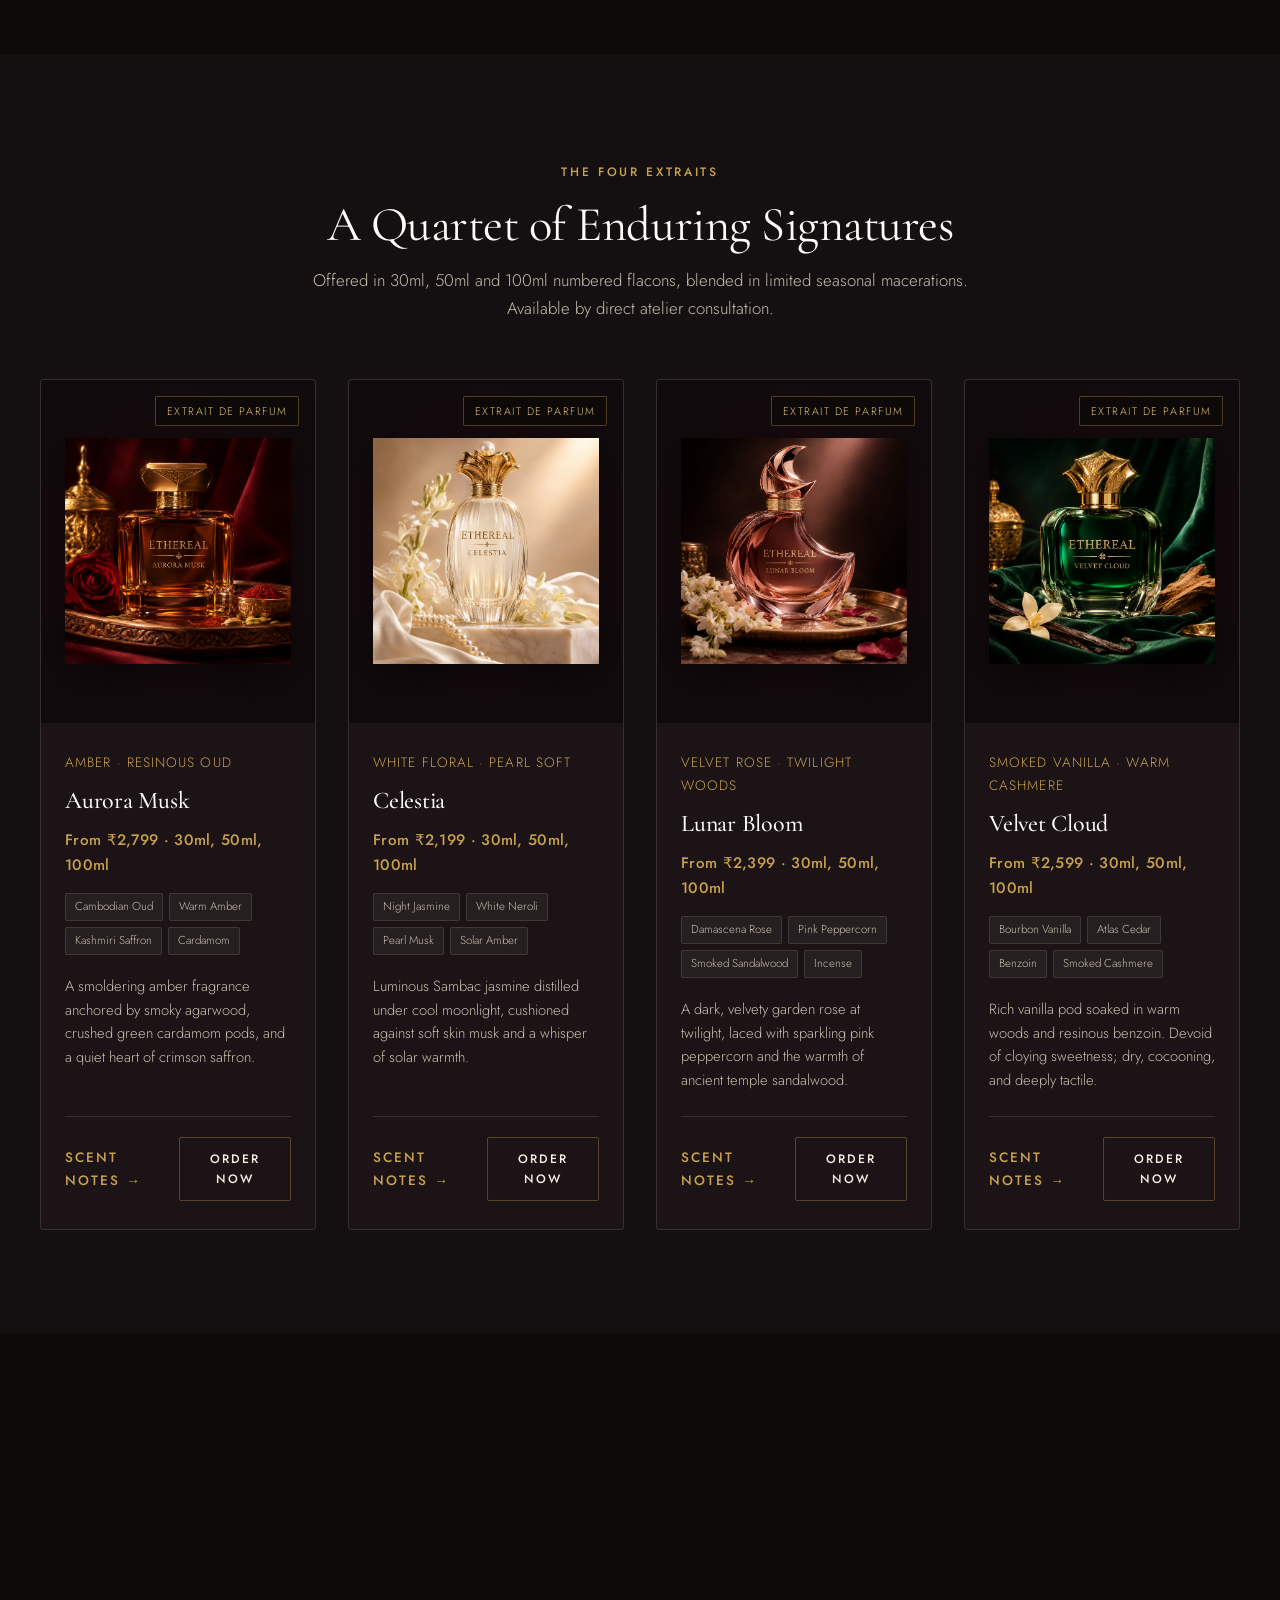
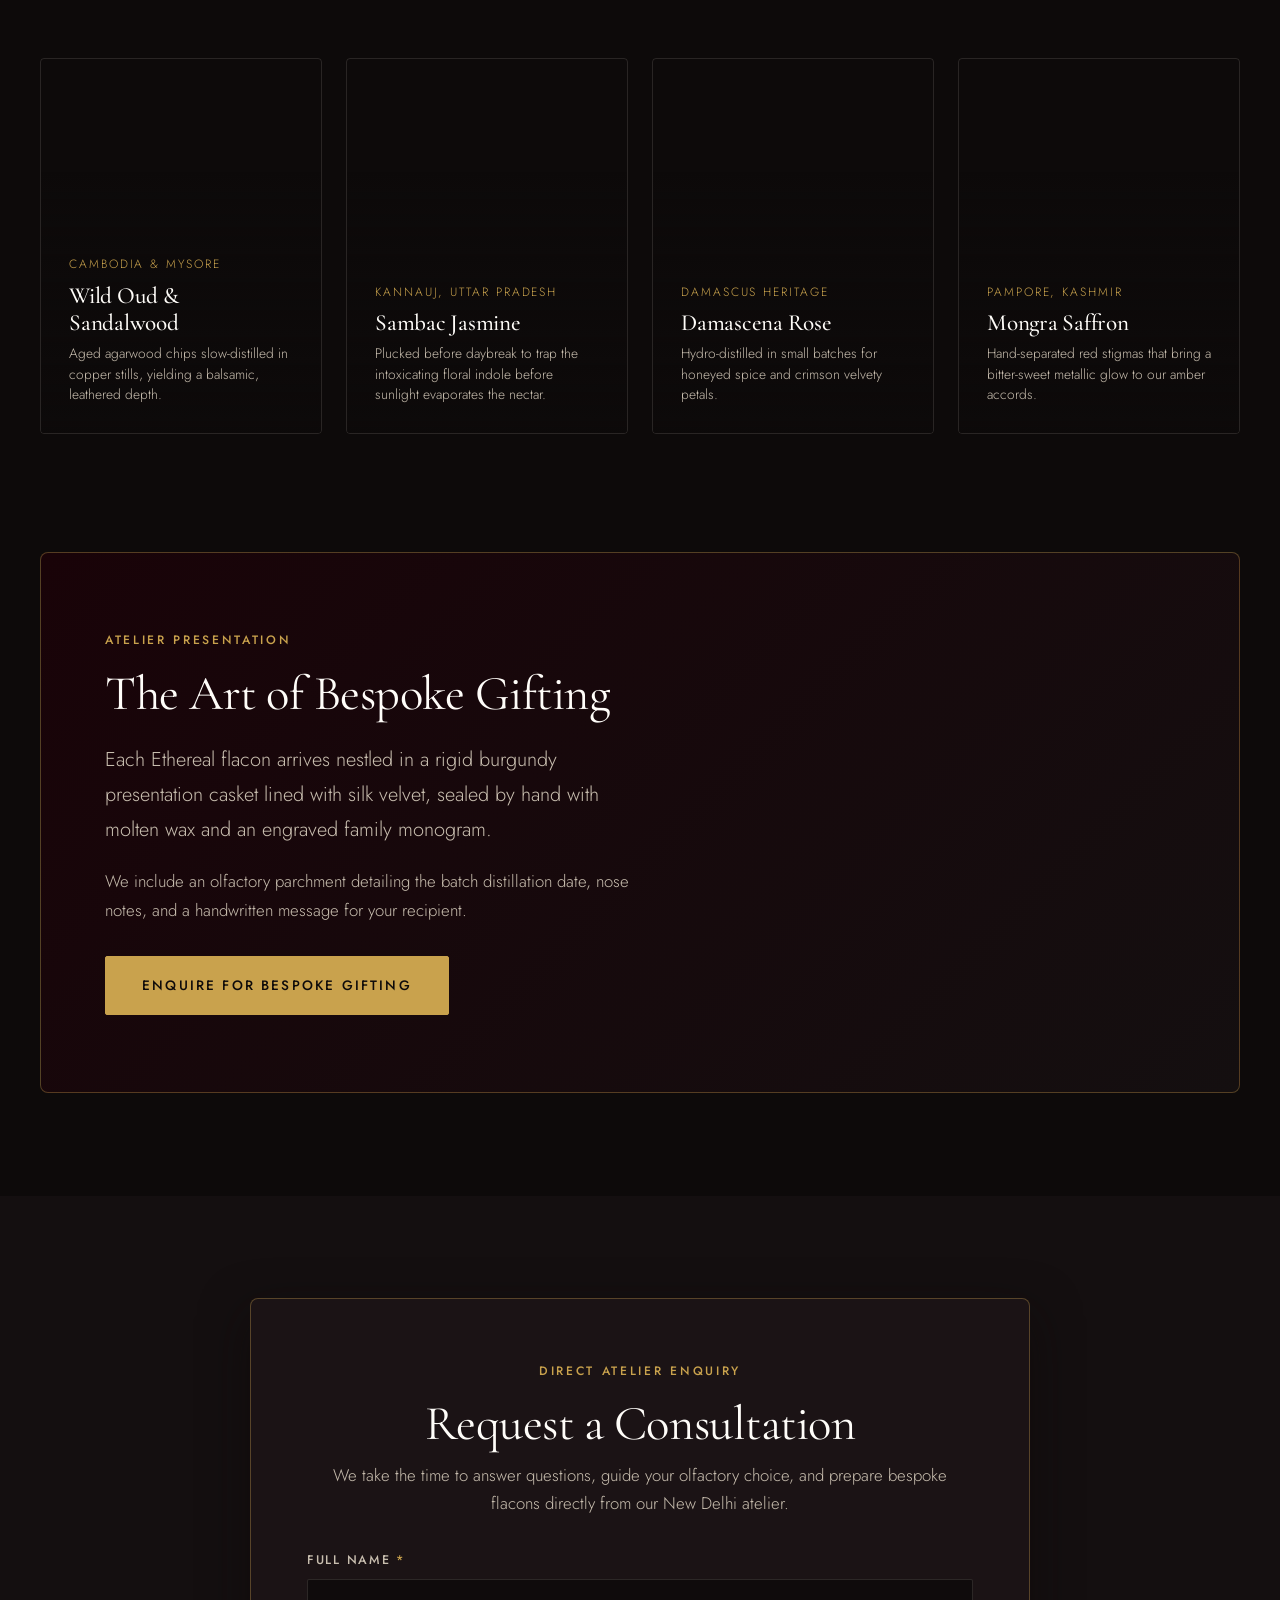
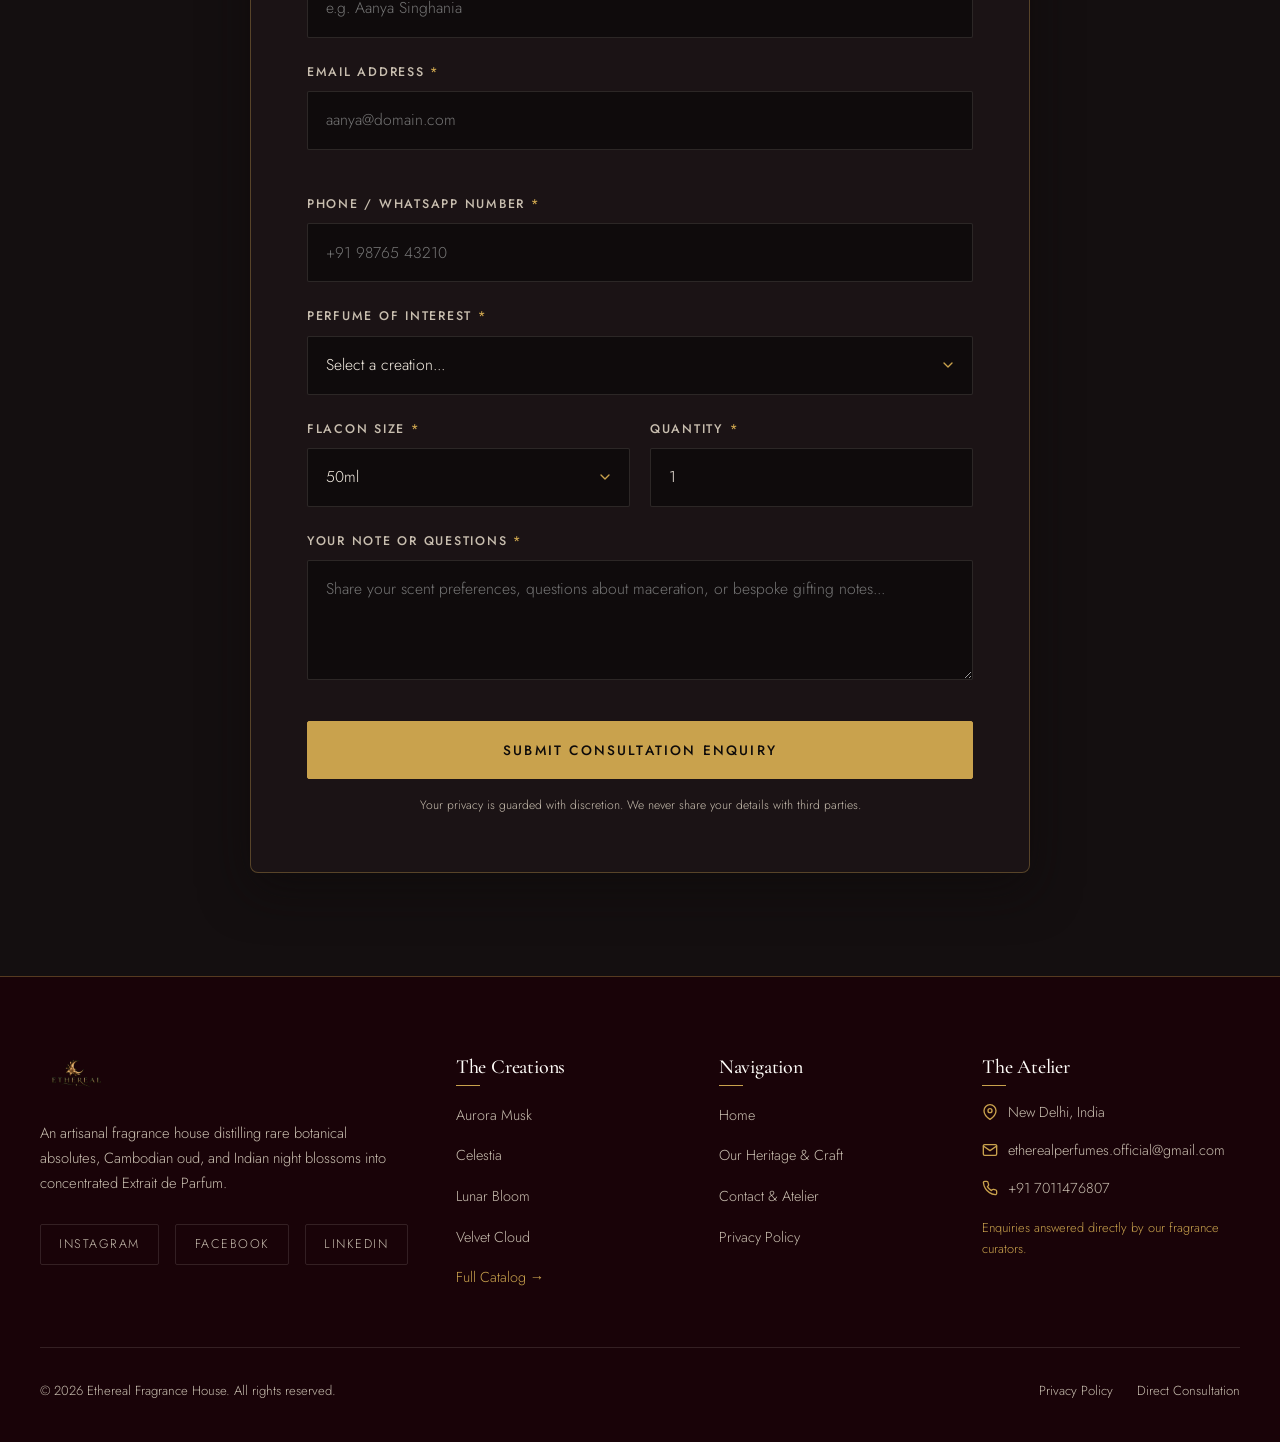
==== commit fb2c23c4: "Add files via upload" ====
--- a/index.html
+++ b/index.html
@@ -51,9 +51,9 @@
       "addressCountry": "IN"
     },
     "sameAs": [
-      "https://instagram.com/#",
-      "https://facebook.com/#",
-      "https://linkedin.com/#"
+      "https://www.instagram.com/etherealperfumes.official/",
+      "https://www.facebook.com/profile.php?id=61596175691642",
+      "https://www.linkedin.com/company/etherealperfumes/"
     ]
   }
   </script>
@@ -461,9 +461,9 @@
             An artisanal fragrance house distilling rare botanical absolutes, Cambodian oud, and Indian night blossoms into concentrated Extrait de Parfum.
           </p>
           <div class="social-links-row">
-            <a href="#" class="social-pill" aria-label="Instagram">Instagram</a>
-            <a href="#" class="social-pill" aria-label="Facebook">Facebook</a>
-            <a href="#" class="social-pill" aria-label="LinkedIn">LinkedIn</a>
+            <a href="https://www.instagram.com/etherealperfumes.official/" class="social-pill" aria-label="Instagram" target="_blank" rel="noopener noreferrer">Instagram</a>
+            <a href="https://www.facebook.com/profile.php?id=61596175691642" class="social-pill" aria-label="Facebook" target="_blank" rel="noopener noreferrer">Facebook</a>
+            <a href="https://www.linkedin.com/company/etherealperfumes/" class="social-pill" aria-label="LinkedIn" target="_blank" rel="noopener noreferrer">LinkedIn</a>
           </div>
         </div>
 
--- a/styles.css
+++ b/styles.css
@@ -1653,3 +1653,57 @@
     font-size: 1rem;
   }
 }
+
+/* ==========================================================================
+   MOBILE HERO REFINEMENT (Home page hero on <= 768px)
+   ========================================================================== */
+
+@media (max-width: 768px) {
+  .hero-fullscreen {
+    min-height: 100vh;
+    min-height: 100dvh;
+    display: flex;
+    flex-direction: column;
+    justify-content: flex-end;
+    align-items: stretch;
+    padding-top: calc(var(--header-height) + 2rem);
+    padding-bottom: 2.5rem;
+    background-position: 72% top;
+  }
+
+  .hero-fullscreen .hero-bg-media {
+    position: absolute;
+    inset: 0;
+    width: 100%;
+    height: 100%;
+  }
+
+  .hero-fullscreen .hero-bg-media img {
+    width: 100%;
+    height: 100%;
+    min-height: 100%;
+    object-fit: cover;
+    object-position: 72% top;
+  }
+
+  .hero-fullscreen .hero-gradient-overlay {
+    position: absolute;
+    inset: 0;
+    width: 100%;
+    height: 100%;
+    background: linear-gradient(
+      180deg,
+      rgba(13, 10, 10, 0.15) 0%,
+      rgba(74, 14, 26, 0.35) 40%,
+      rgba(13, 10, 10, 0.85) 70%,
+      #0d0a0a 100%
+    );
+  }
+
+  .hero-fullscreen .container {
+    position: relative;
+    z-index: 3;
+    margin-top: auto;
+  }
+}
+
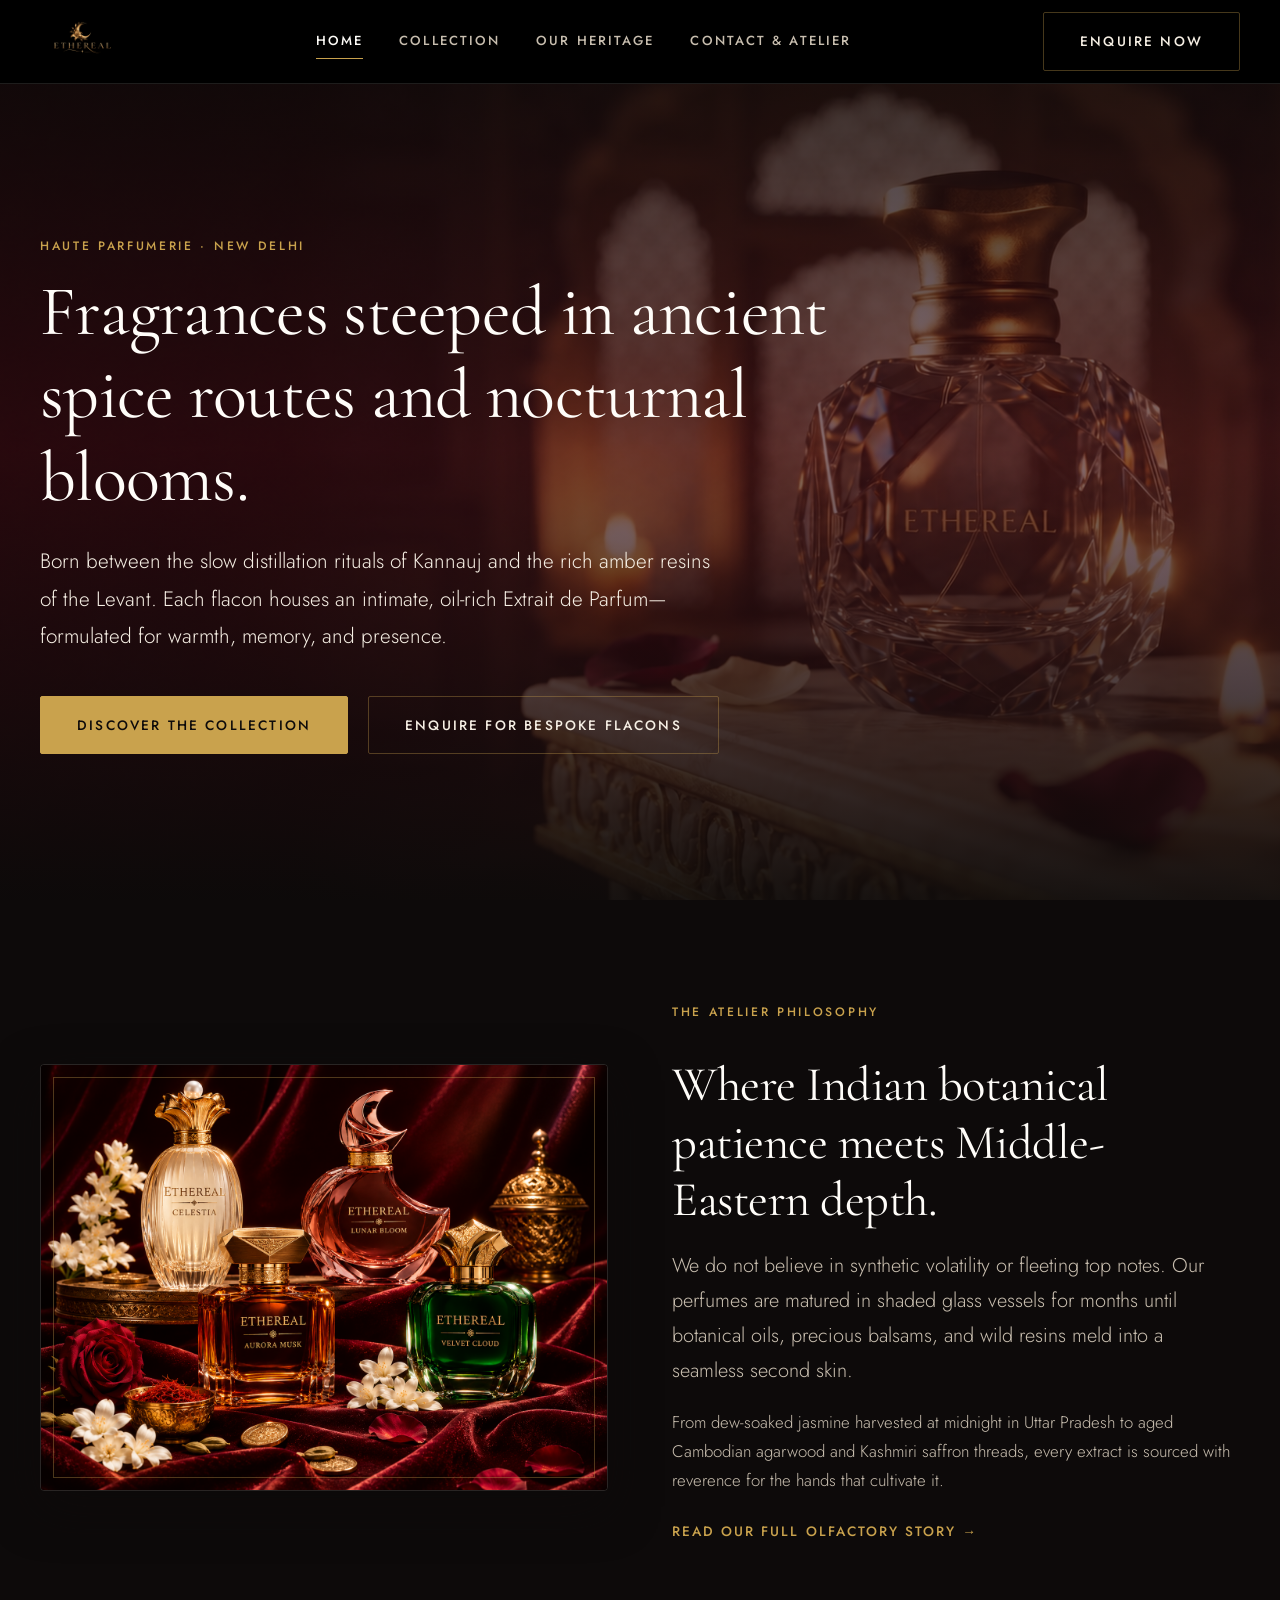
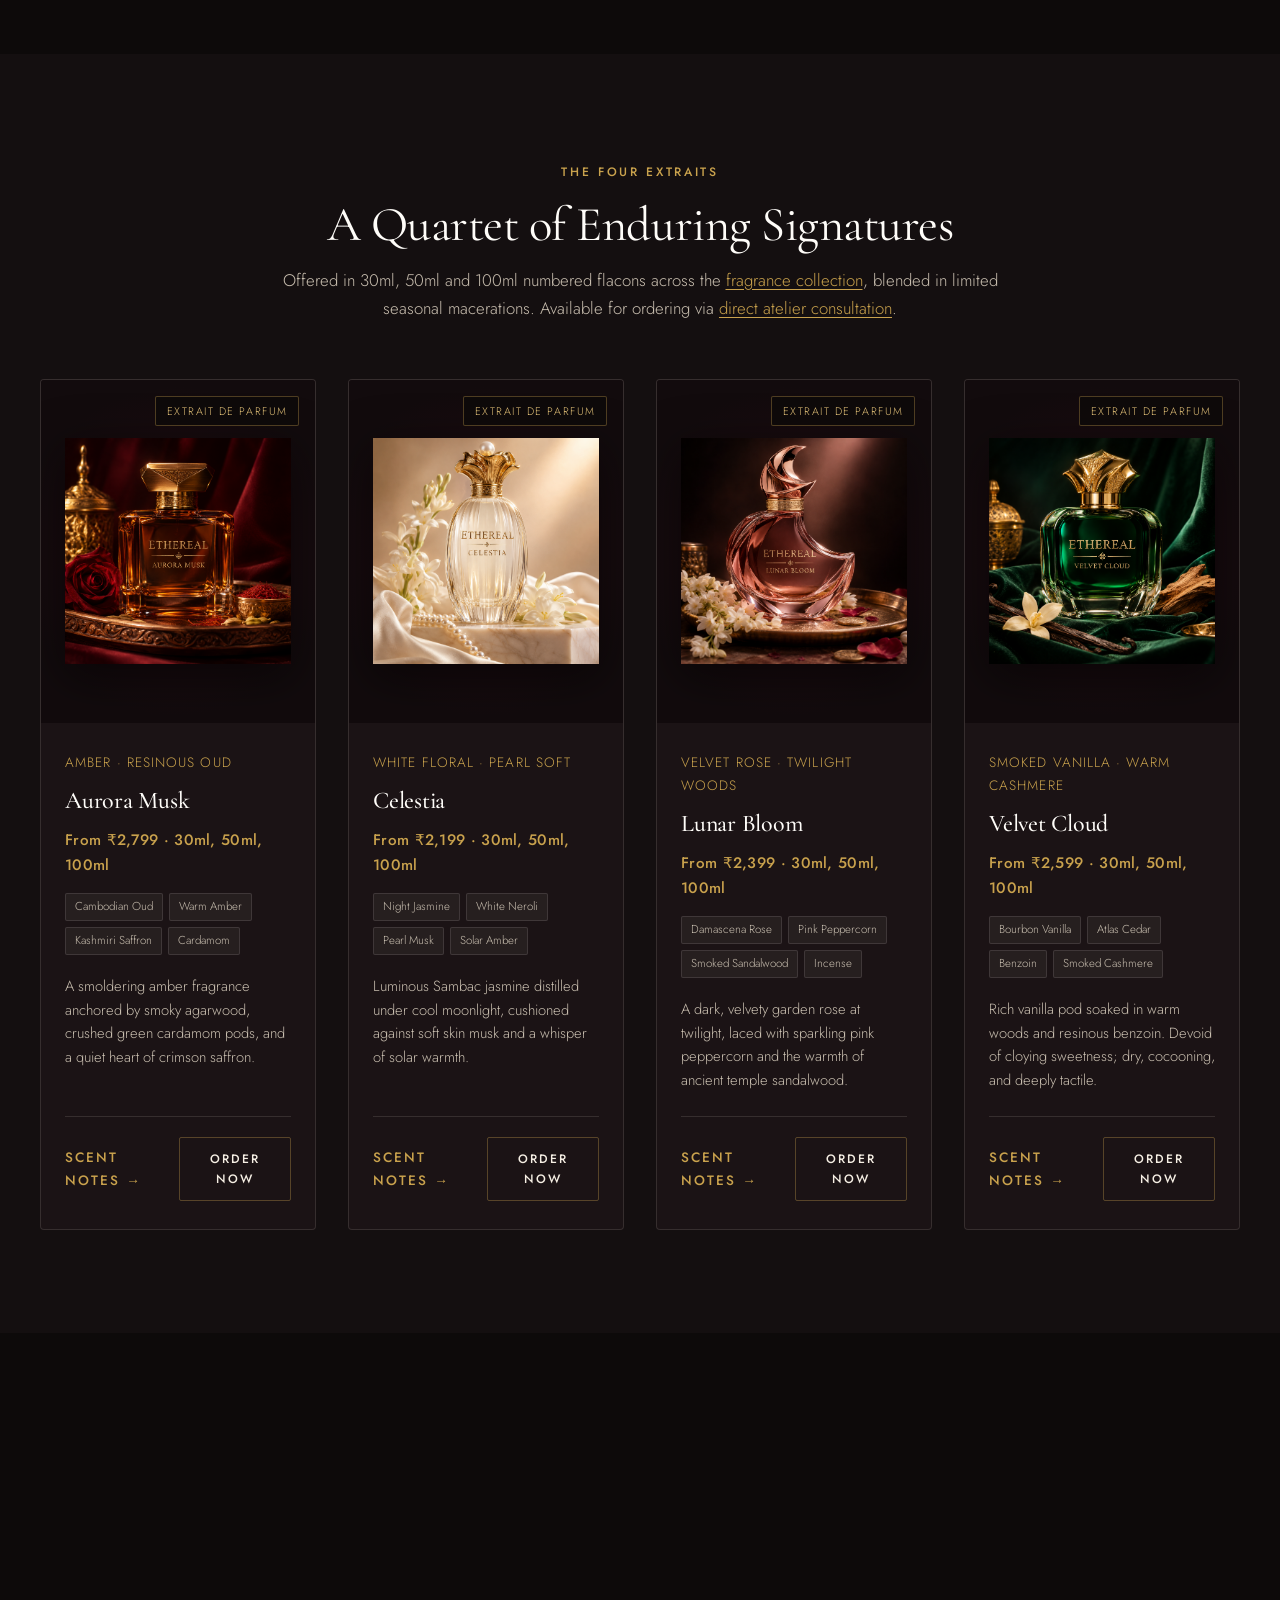
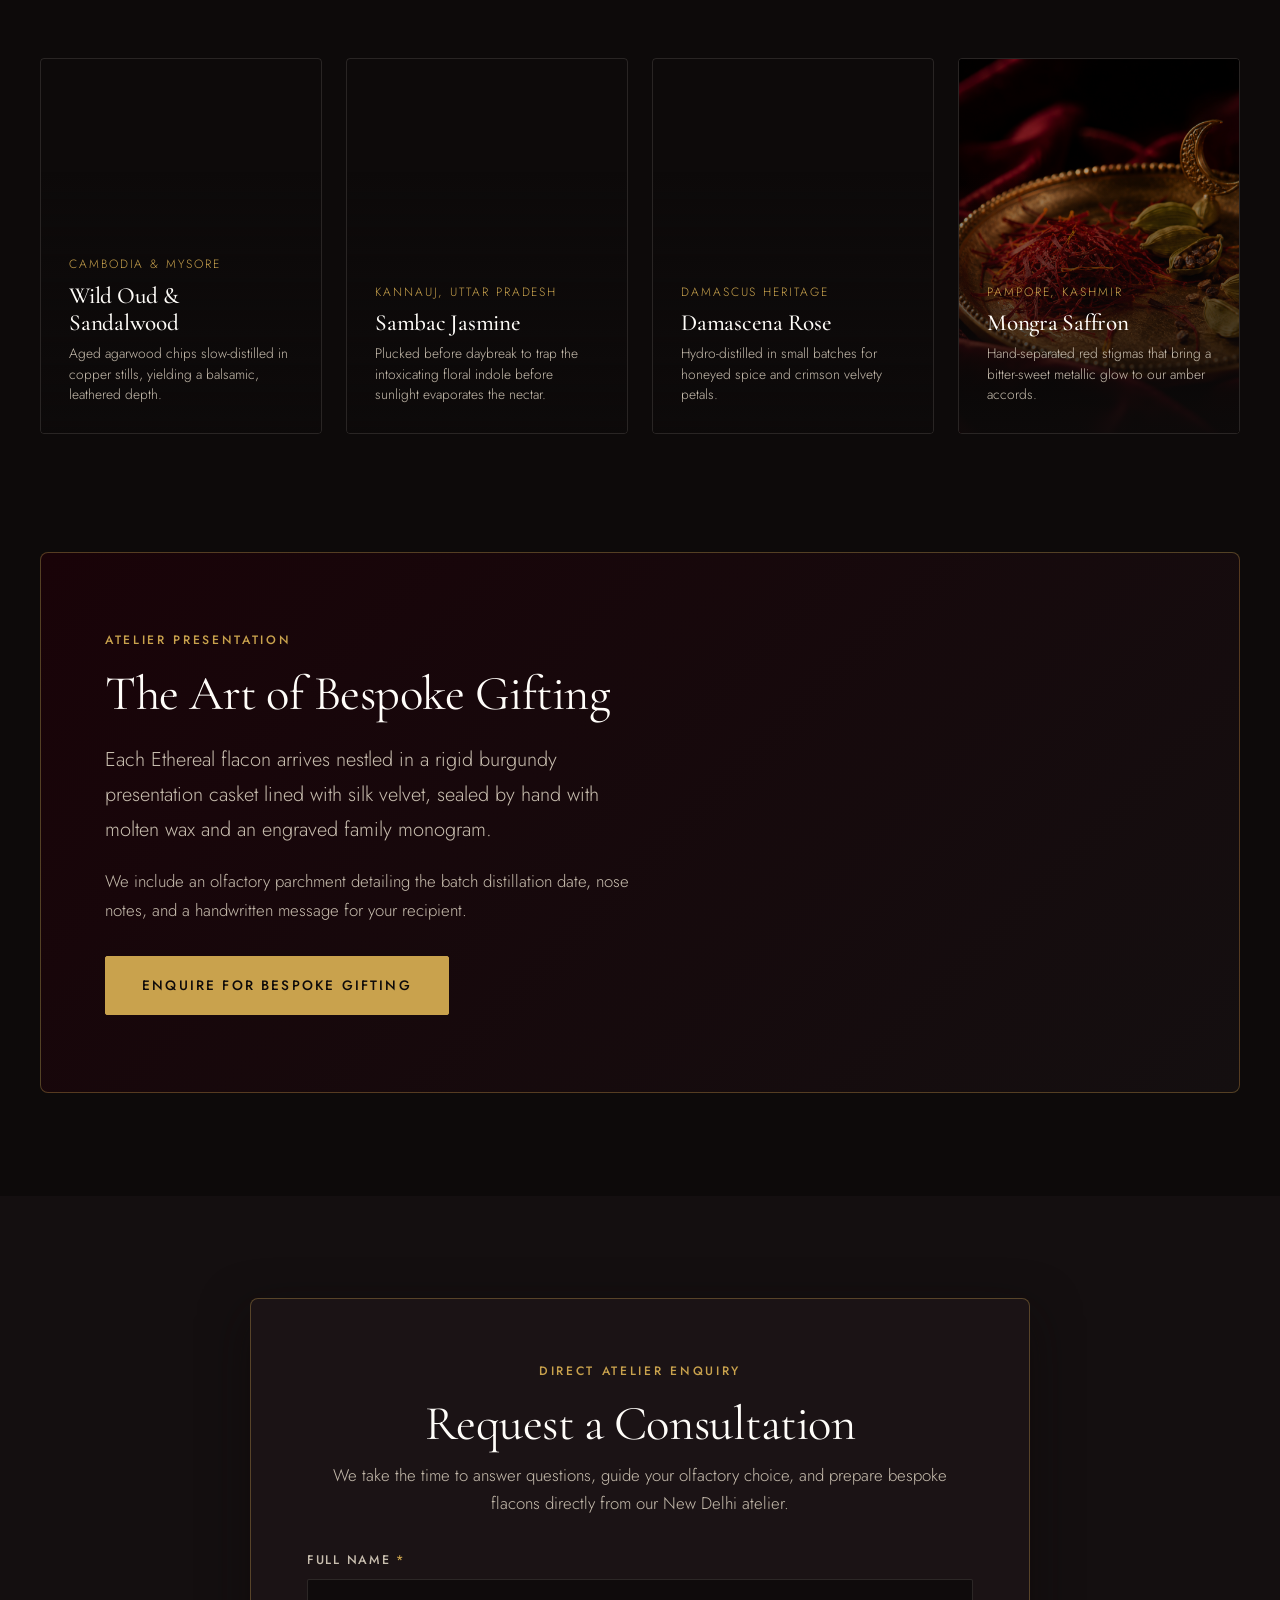
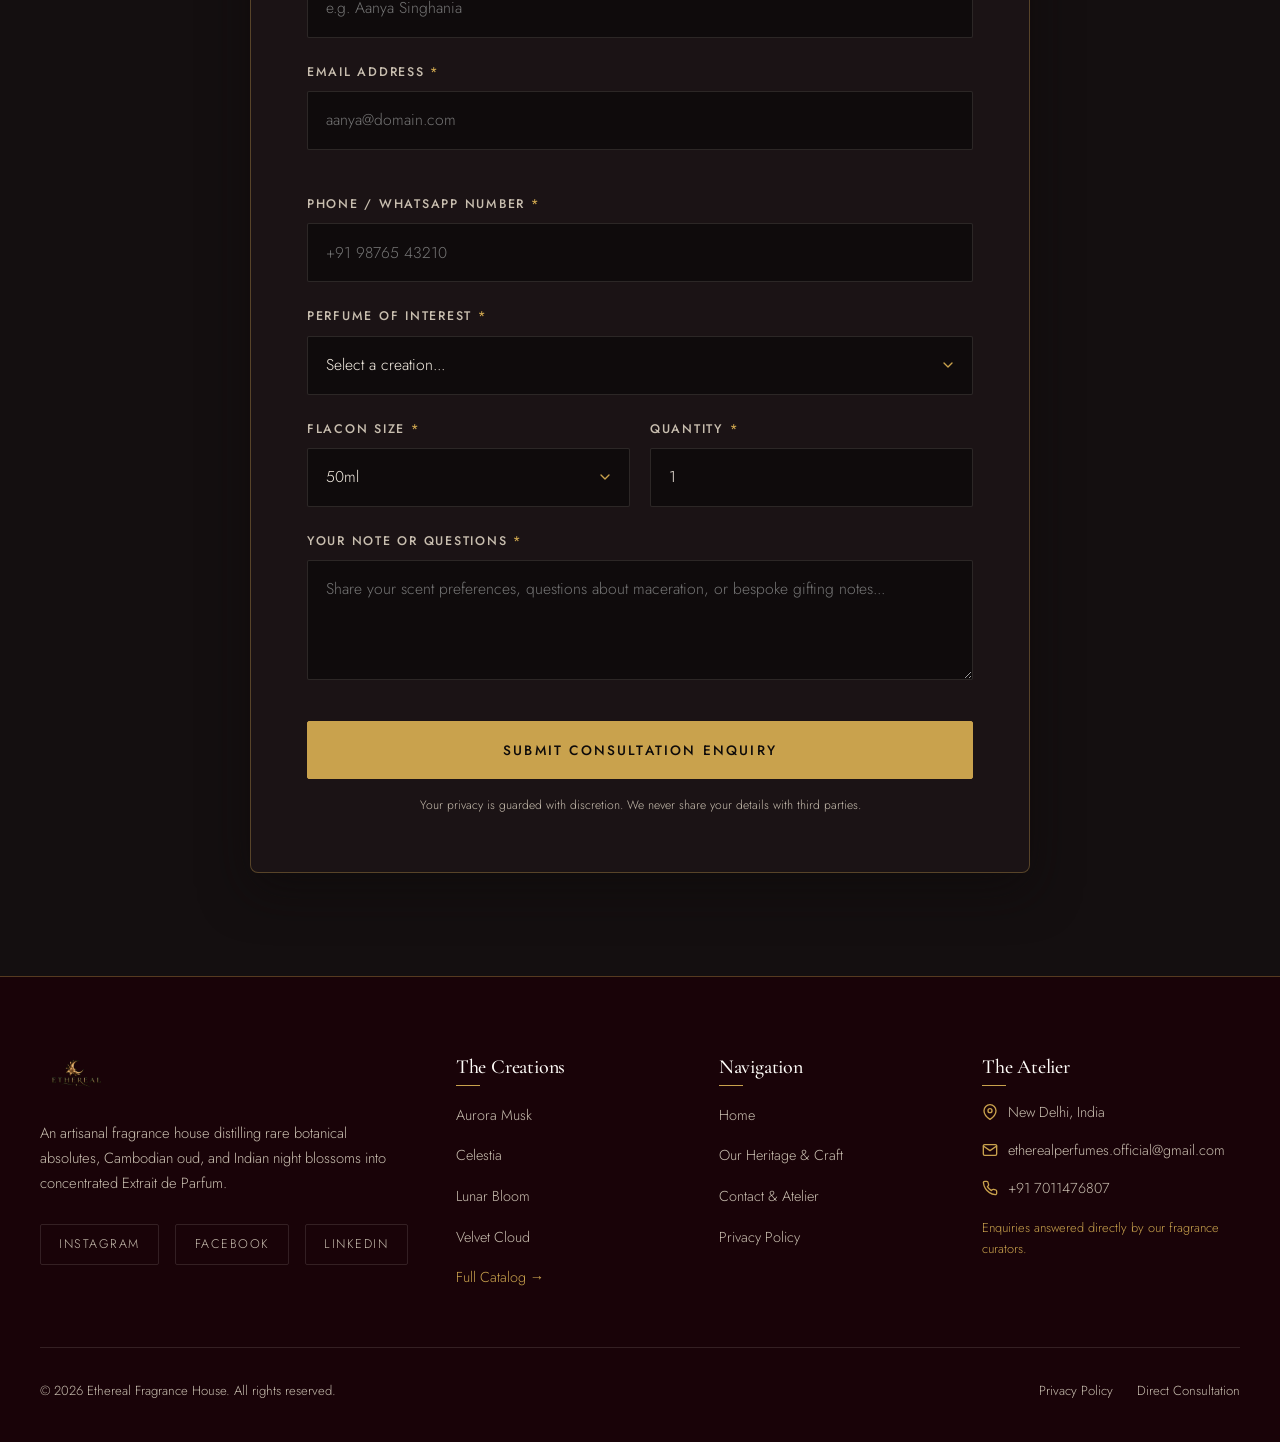
==== commit 25cc5c77: "Add files via upload" ====
--- a/index.html
+++ b/index.html
@@ -3,24 +3,24 @@
 <head>
   <meta charset="UTF-8">
   <meta name="viewport" content="width=device-width, initial-scale=1.0">
-  <title>Ethereal | Luxury Indian & Middle-Eastern Haute Parfumerie</title>
-  <meta name="description" content="Ethereal is an artisanal fragrance house crafting concentrated Extrait de Parfum inspired by ancient spice routes, rare oud, Kannauj jasmine, and night-blooming roses. Based in New Delhi.">
+  <title>Luxury Perfume India | Ethereal Extrait de Parfum</title>
+  <meta name="description" content="Ethereal creates oil-rich luxury Extrait de Parfum in New Delhi. Explore Aurora Musk, Celestia, Lunar Bloom and Velvet Cloud in 30ml, 50ml and 100ml.">
   <meta name="author" content="Ethereal Fragrance House">
   <link rel="canonical" href="https://etherealperfumes.co.in/">
 
   <!-- Open Graph / Facebook -->
   <meta property="og:type" content="website">
   <meta property="og:url" content="https://etherealperfumes.co.in/">
-  <meta property="og:title" content="Ethereal | Luxury Indian & Middle-Eastern Haute Parfumerie">
-  <meta property="og:description" content="Artisanal Extrait de Parfum steeped in ancient spice routes, rare Cambodian oud, Kannauj jasmine, and amber. Handcrafted in New Delhi.">
+  <meta property="og:title" content="Luxury Perfume India | Ethereal Extrait de Parfum">
+  <meta property="og:description" content="Ethereal creates oil-rich luxury Extrait de Parfum in New Delhi. Explore Aurora Musk, Celestia, Lunar Bloom and Velvet Cloud in 30ml, 50ml and 100ml.">
   <meta property="og:image" content="https://etherealperfumes.co.in/images/ethereal-luxury-perfume-hero.webp">
   <meta property="og:site_name" content="Ethereal">
 
   <!-- Twitter Card -->
   <meta name="twitter:card" content="summary_large_image">
   <meta name="twitter:url" content="https://etherealperfumes.co.in/">
-  <meta name="twitter:title" content="Ethereal | Luxury Indian & Middle-Eastern Haute Parfumerie">
-  <meta name="twitter:description" content="Artisanal Extrait de Parfum steeped in ancient spice routes, rare Cambodian oud, Kannauj jasmine, and amber.">
+  <meta name="twitter:title" content="Luxury Perfume India | Ethereal Extrait de Parfum">
+  <meta name="twitter:description" content="Ethereal creates oil-rich luxury Extrait de Parfum in New Delhi. Explore Aurora Musk, Celestia, Lunar Bloom and Velvet Cloud in 30ml, 50ml and 100ml.">
   <meta name="twitter:image" content="https://etherealperfumes.co.in/images/ethereal-luxury-perfume-hero.webp">
 
   <!-- Favicon -->
@@ -73,7 +73,7 @@
   <header class="site-header" role="banner">
     <div class="container header-inner">
       <a href="/" class="brand-logo-wrap" aria-label="Ethereal Home">
-        <img src="/images/ethereal-logo-gold.png" alt="Ethereal Luxury Fragrance House" class="brand-logo" width="160" height="44" decoding="async">
+        <img src="/images/ethereal-logo-gold.png" alt="Ethereal luxury perfume logo with gold crescent moon and lily" class="brand-logo" width="160" height="44" decoding="async">
       </a>
 
       <!-- Desktop Navigation -->
@@ -117,7 +117,7 @@
     <!-- Hero Section -->
     <section class="hero-fullscreen" aria-label="Ethereal Hero Introduction">
       <div class="hero-bg-media">
-        <img src="/images/ethereal-luxury-perfume-hero.webp" alt="Ethereal artisanal flacon bathed in atmospheric golden twilight" width="1698" height="926" fetchpriority="high" decoding="async">
+        <img src="/images/ethereal-luxury-perfume-hero.webp" alt="Ethereal crystal perfume bottle with gold cap beside candles and rose petals" width="1698" height="926" fetchpriority="high" decoding="async">
       </div>
       <div class="hero-gradient-overlay"></div>
 
@@ -141,7 +141,7 @@
       <div class="container">
         <div class="split-editorial">
           <div class="editorial-media reveal-on-scroll">
-            <img src="/images/ethereal-perfume-collection.jpg" alt="The four bespoke bottles of Ethereal arranged on dark marble" width="800" height="600" loading="lazy" decoding="async">
+            <img src="/images/ethereal-perfume-collection.jpg" alt="Four Ethereal perfume bottles on burgundy velvet: Celestia, Lunar Bloom, Aurora Musk and Velvet Cloud" width="800" height="600" loading="lazy" decoding="async">
             <div class="editorial-media-accent"></div>
           </div>
           <div class="editorial-content reveal-on-scroll delay-1">
@@ -168,7 +168,7 @@
           <span class="eyebrow">The Four Extraits</span>
           <h2 id="collection-heading">A Quartet of Enduring Signatures</h2>
           <p class="text-ivory-muted" style="margin-top: 0.75rem;">
-            Offered in 30ml, 50ml and 100ml numbered flacons, blended in limited seasonal macerations. Available by direct atelier consultation.
+            Offered in 30ml, 50ml and 100ml numbered flacons across the <a href="/products/" class="text-gold" style="text-decoration: underline; text-underline-offset: 3px;">fragrance collection</a>, blended in limited seasonal macerations. Available for ordering via <a href="/contact/" class="text-gold" style="text-decoration: underline; text-underline-offset: 3px;">direct atelier consultation</a>.
           </p>
         </div>
 
@@ -178,7 +178,7 @@
           <article class="product-card reveal-on-scroll">
             <div class="product-card-media">
               <span class="product-badge">Extrait de Parfum</span>
-              <img src="/images/aurora-musk-amber-perfume-50ml.png" alt="Aurora Musk flacon with golden amber hues" width="400" height="500" loading="lazy" decoding="async">
+              <img src="/images/aurora-musk-amber-perfume-50ml.png" alt="Ethereal Aurora Musk amber and oud perfume bottle with saffron and a red rose" width="400" height="500" loading="lazy" decoding="async">
             </div>
             <div class="product-card-body">
               <span class="product-subtitle">Amber · Resinous Oud</span>
@@ -204,7 +204,7 @@
           <article class="product-card reveal-on-scroll delay-1">
             <div class="product-card-media">
               <span class="product-badge">Extrait de Parfum</span>
-              <img src="/images/celestia-floral-perfume-50ml.png" alt="Celestia flacon with soft luminous glow" width="400" height="500" loading="lazy" decoding="async">
+              <img src="/images/celestia-floral-perfume-50ml.png" alt="Ethereal Celestia jasmine perfume in a fluted glass bottle with a gold flower cap and pearls" width="400" height="500" loading="lazy" decoding="async">
             </div>
             <div class="product-card-body">
               <span class="product-subtitle">White Floral · Pearl Soft</span>
@@ -230,7 +230,7 @@
           <article class="product-card reveal-on-scroll delay-2">
             <div class="product-card-media">
               <span class="product-badge">Extrait de Parfum</span>
-              <img src="/images/lunar-bloom-rose-perfume-50ml.png" alt="Lunar Bloom flacon with deep rose undertones" width="400" height="500" loading="lazy" decoding="async">
+              <img src="/images/lunar-bloom-rose-perfume-50ml.png" alt="Ethereal Lunar Bloom rose perfume in a crescent-moon shaped pink glass bottle" width="400" height="500" loading="lazy" decoding="async">
             </div>
             <div class="product-card-body">
               <span class="product-subtitle">Velvet Rose · Twilight Woods</span>
@@ -256,7 +256,7 @@
           <article class="product-card reveal-on-scroll delay-3">
             <div class="product-card-media">
               <span class="product-badge">Extrait de Parfum</span>
-              <img src="/images/velvet-cloud-vanilla-perfume-50ml.png" alt="Velvet Cloud flacon with rich bourbon vanilla hue" width="400" height="500" loading="lazy" decoding="async">
+              <img src="/images/velvet-cloud-vanilla-perfume-50ml.png" alt="Ethereal Velvet Cloud vanilla and woody perfume in a green glass bottle with vanilla pods" width="400" height="500" loading="lazy" decoding="async">
             </div>
             <div class="product-card-body">
               <span class="product-subtitle">Smoked Vanilla · Warm Cashmere</span>
@@ -297,7 +297,7 @@
           
           <!-- Ingredient 1: Oud & Sandalwood -->
           <div class="ingredient-card reveal-on-scroll">
-            <img src="/images/oud-sandalwood-saffron-ingredients.webp" alt="Raw agarwood chips and Mysore sandalwood" width="400" height="500" loading="lazy" decoding="async">
+            <img src="/images/oud-sandalwood-saffron-ingredients.webp" alt="Oud wood chips, sandalwood and saffron on a brass tray" width="400" height="500" loading="lazy" decoding="async">
             <div class="ingredient-card-overlay">
               <span class="ingredient-region">Cambodia & Mysore</span>
               <h3 class="ingredient-title">Wild Oud & Sandalwood</h3>
@@ -307,7 +307,7 @@
 
           <!-- Ingredient 2: Jasmine -->
           <div class="ingredient-card reveal-on-scroll delay-1">
-            <img src="/images/jasmine-flowers-perfume-ingredient.webp" alt="Freshly picked white Sambac jasmine flowers" width="400" height="500" loading="lazy" decoding="async">
+            <img src="/images/jasmine-flowers-perfume-ingredient.webp" alt="Fresh jasmine flowers and buds with dew drops on marble" width="400" height="500" loading="lazy" decoding="async">
             <div class="ingredient-card-overlay">
               <span class="ingredient-region">Kannauj, Uttar Pradesh</span>
               <h3 class="ingredient-title">Sambac Jasmine</h3>
@@ -317,7 +317,7 @@
 
           <!-- Ingredient 3: Rose -->
           <div class="ingredient-card reveal-on-scroll delay-2">
-            <img src="/images/rose-perfume-ingredient.webp" alt="Damascena rose petals gathered at sunrise" width="400" height="500" loading="lazy" decoding="async">
+            <img src="/images/rose-perfume-ingredient.webp" alt="Deep red rose with dew drops and fallen petals" width="400" height="500" loading="lazy" decoding="async">
             <div class="ingredient-card-overlay">
               <span class="ingredient-region">Damascus Heritage</span>
               <h3 class="ingredient-title">Damascena Rose</h3>
@@ -327,7 +327,7 @@
 
           <!-- Ingredient 4: Saffron & Cardamom -->
           <div class="ingredient-card reveal-on-scroll delay-3">
-            <img src="/images/saffron-cardamom-perfume-ingredients.webp" alt="Vibrant Kashmiri saffron stigmas and green cardamom" width="400" height="500" loading="lazy" decoding="async">
+            <img src="/images/saffron-cardamom-perfume-ingredients.webp" alt="Saffron threads and green cardamom pods on a brass plate" width="400" height="500" loading="lazy" decoding="async">
             <div class="ingredient-card-overlay">
               <span class="ingredient-region">Pampore, Kashmir</span>
               <h3 class="ingredient-title">Mongra Saffron</h3>
@@ -358,7 +358,7 @@
               </div>
             </div>
             <div class="gifting-media">
-              <img src="/images/ethereal-perfume-gift-box.jpg" alt="Ethereal luxury presentation box tied with rich ribbon" width="700" height="500" loading="lazy" decoding="async">
+              <img src="/images/ethereal-perfume-gift-box.jpg" alt="Ethereal Aurora Musk perfume in a black gift box with burgundy satin and a gold wax seal" width="700" height="500" loading="lazy" decoding="async">
             </div>
           </div>
         </div>
@@ -455,7 +455,7 @@
         <!-- Brand Summary -->
         <div class="footer-col-brand">
           <a href="/" aria-label="Ethereal Home">
-            <img src="/images/ethereal-logo-gold.png" alt="Ethereal Luxury Perfume House" class="footer-logo" width="160" height="44" decoding="async">
+            <img src="/images/ethereal-logo-gold.png" alt="Ethereal luxury perfume logo with gold crescent moon and lily" class="footer-logo" width="160" height="44" decoding="async">
           </a>
           <p class="text-ivory-muted" style="font-size: 0.92rem; line-height: 1.7;">
             An artisanal fragrance house distilling rare botanical absolutes, Cambodian oud, and Indian night blossoms into concentrated Extrait de Parfum.
